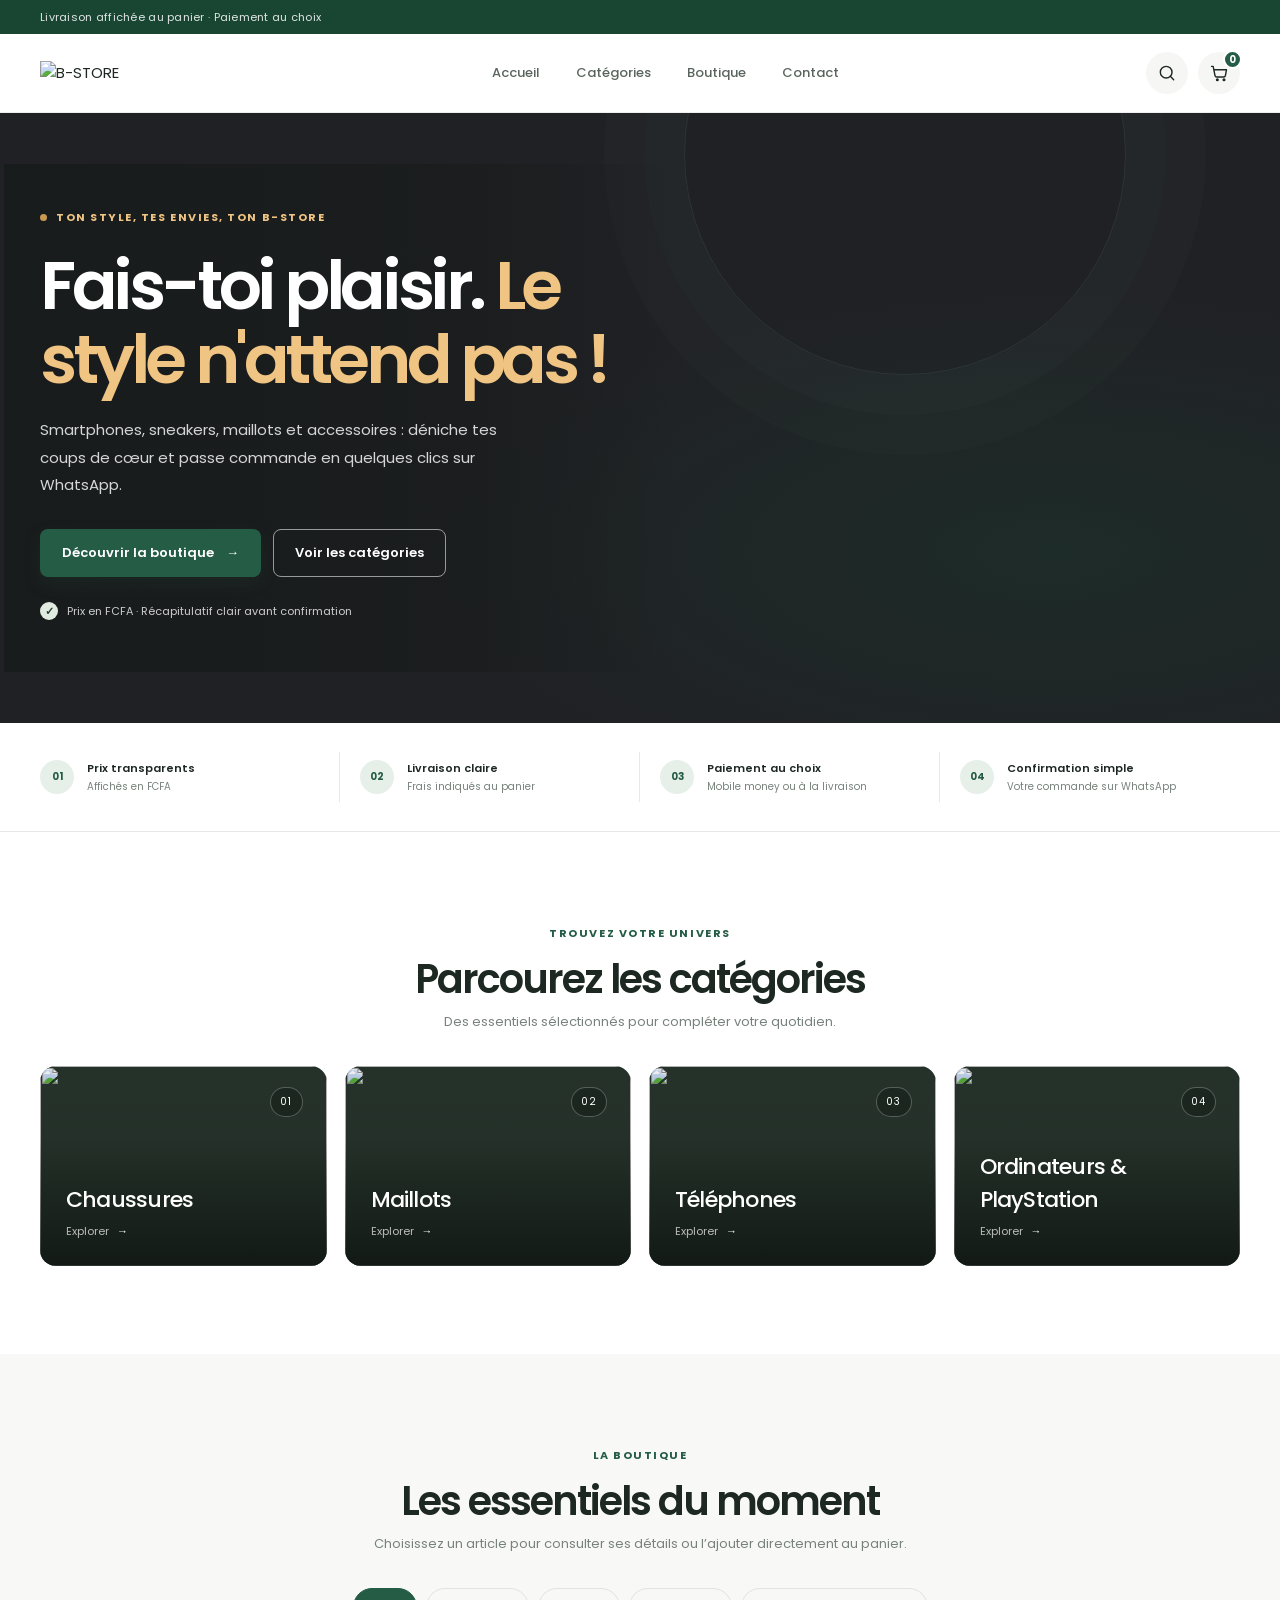
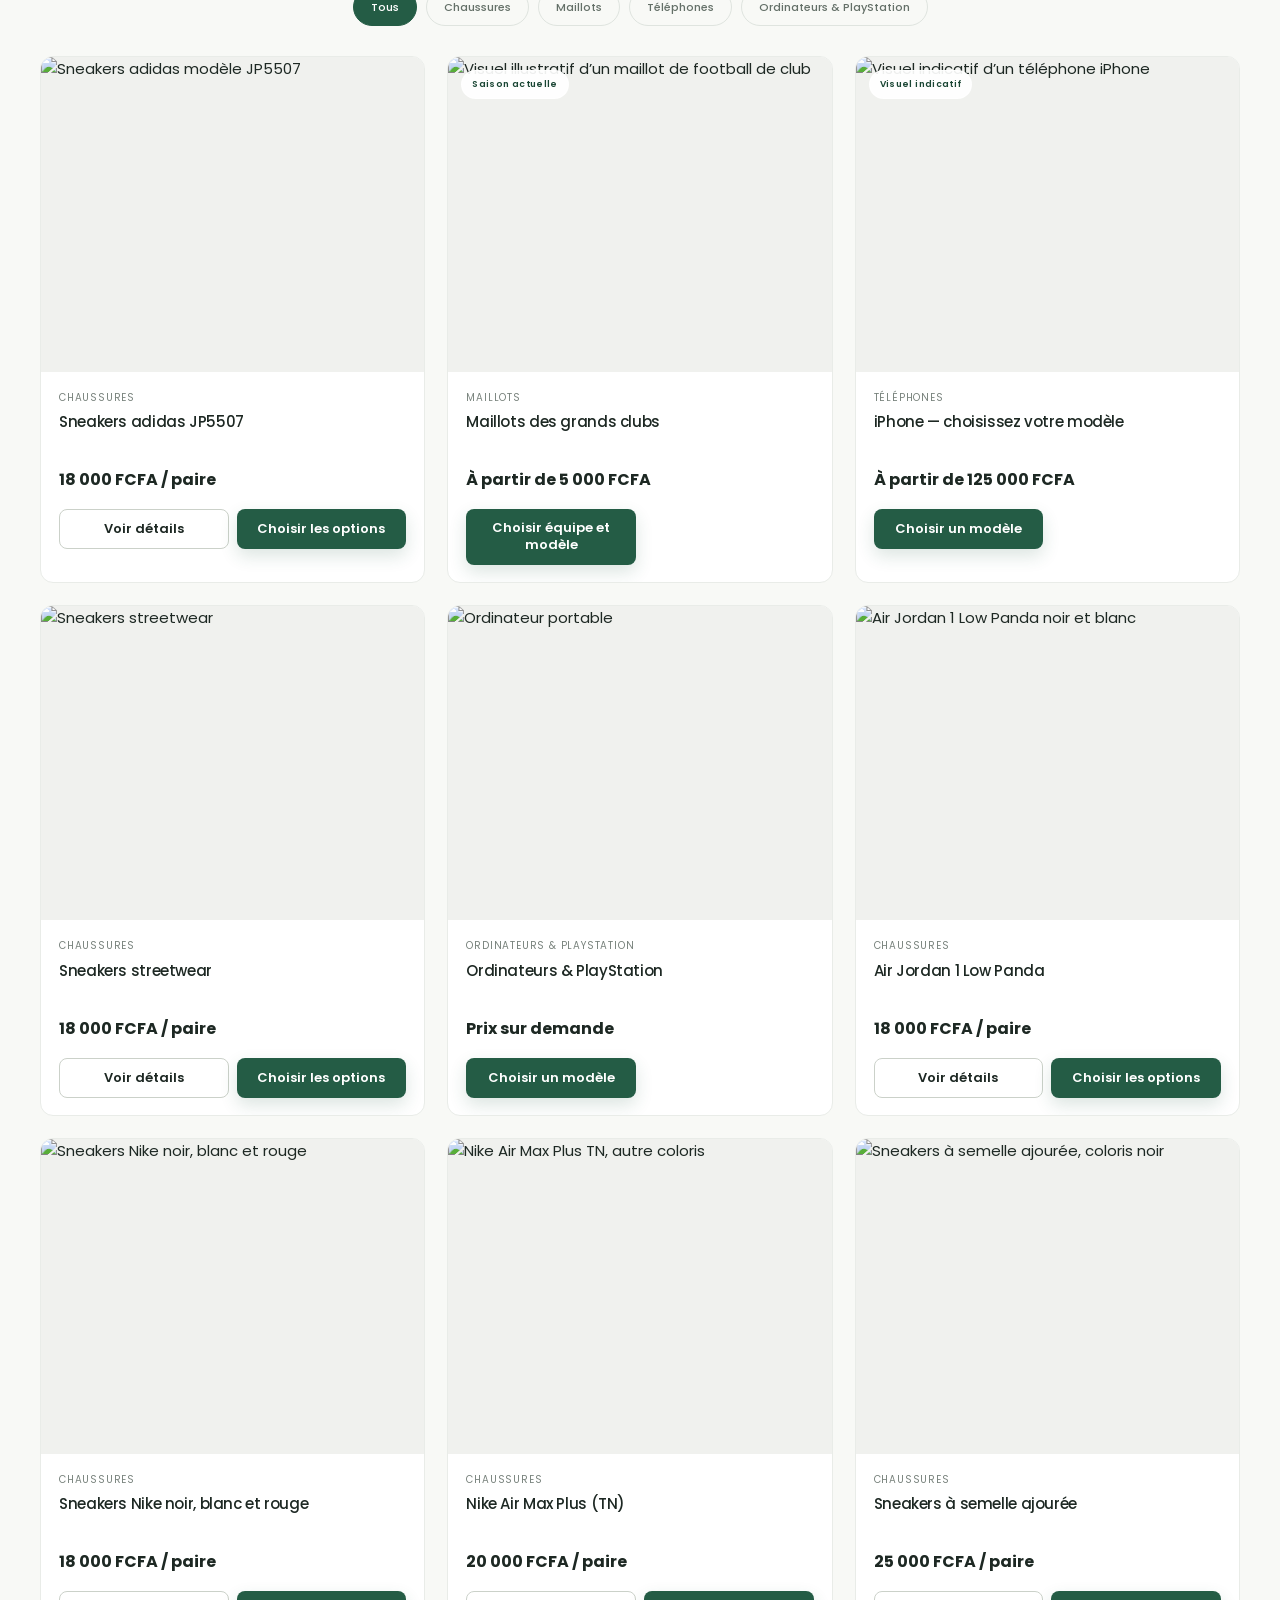
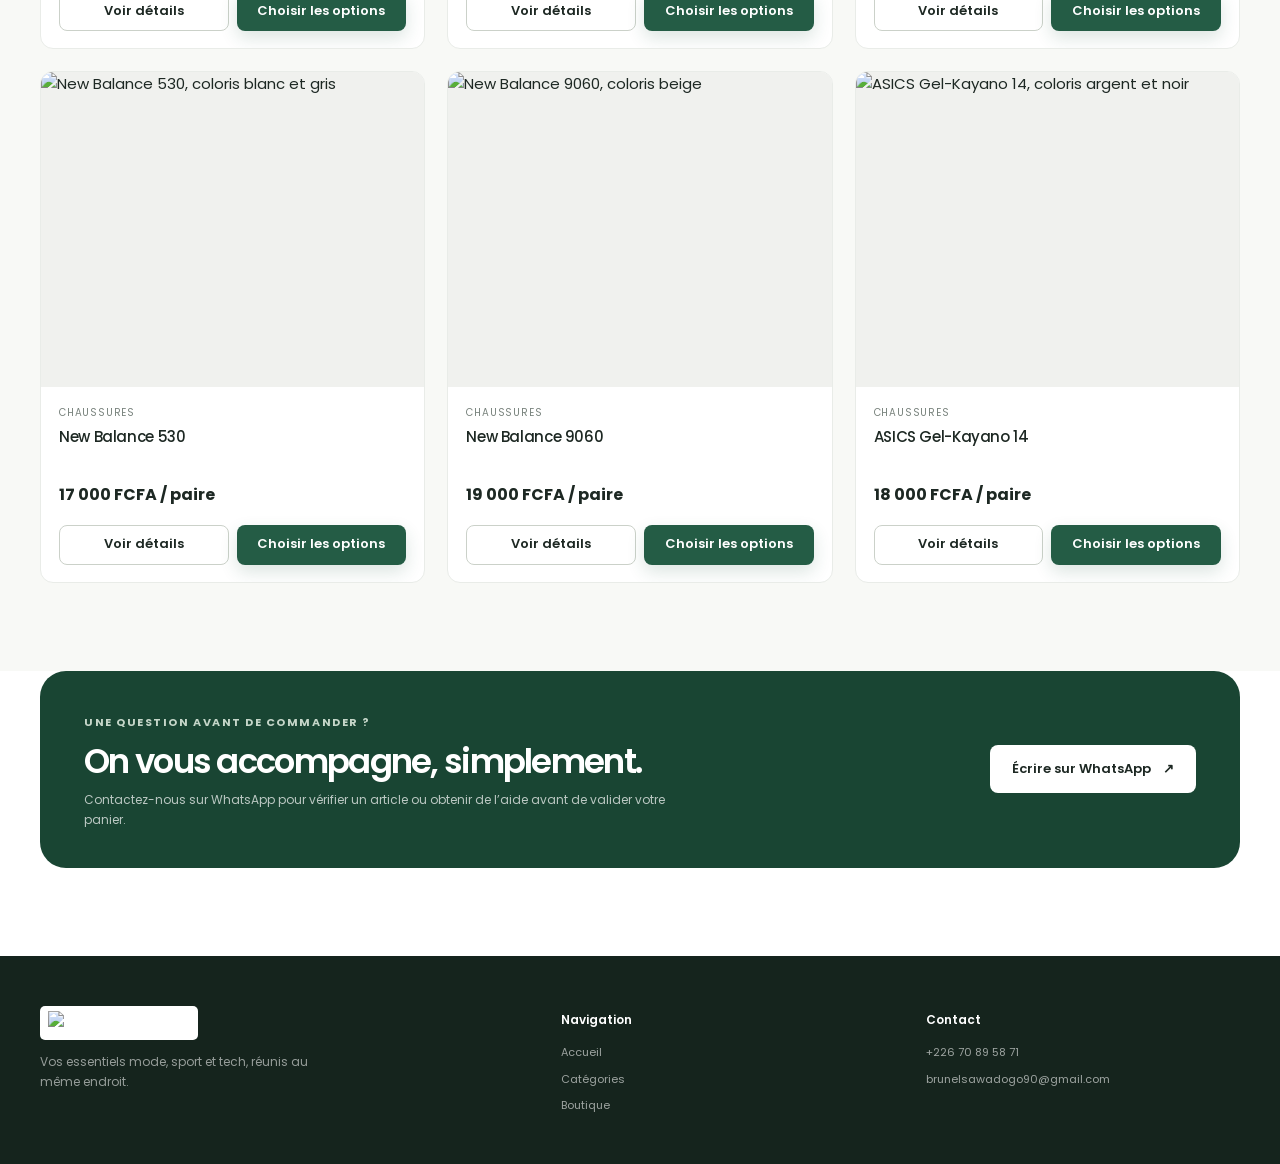
==== index.html @ 3e264219 "Add files via upload" ====
﻿<!DOCTYPE html>
<html lang="fr">
<head>
  <meta charset="UTF-8">
  <meta name="viewport" content="width=device-width, initial-scale=1.0">
  <title>B-STORE</title>
  <meta name="description" content="Découvrez les iPhone, chaussures, maillots et accessoires de B-STORE. Prix en FCFA, panier en ligne et confirmation de commande sur WhatsApp.">
  <link rel="stylesheet" href="style.css">
  <link rel="stylesheet" href="storefront.css">
  <link href="https://fonts.googleapis.com/css2?family=Poppins:wght@400;500;600;700;800&display=swap" rel="stylesheet">
</head>
<body>
  <div class="announcement-bar">
    <div class="container announcement-bar__inner">
      <span>Livraison affichée au panier · Paiement au choix</span>
    </div>
  </div>
  <header class="header">
    <div class="container header__inner">
      <a href="index.html" class="logo" aria-label="B-STORE, accueil">
        <img src="assets/b-store-logo.png" alt="B-STORE">
      </a>
      <nav class="nav" id="nav">
        <a href="index.html#accueil">Accueil</a>
        <a href="index.html#categories">Catégories</a>
        <a href="index.html#produits">Boutique</a>
        <a href="index.html#contact">Contact</a>
      </nav>
      <div class="header__actions">
        <a class="icon-btn" href="#produits" aria-label="Voir les produits">
          <svg viewBox="0 0 24 24" aria-hidden="true"><circle cx="11" cy="11" r="7"></circle><path d="m20 20-4-4"></path></svg>
        </a>
        <button class="icon-btn cart-btn" id="openCart" aria-label="Ouvrir le panier">
          <svg viewBox="0 0 24 24" aria-hidden="true"><path d="M3 4h2l2.2 11.2a2 2 0 0 0 2 1.6h8.5a2 2 0 0 0 2-1.6L21 8H6"></path><circle cx="10" cy="20" r="1"></circle><circle cx="18" cy="20" r="1"></circle></svg>
          <span class="cart-count" id="cartCount">0</span>
        </button>
        <button class="menu-toggle" id="menuToggle" aria-label="Ouvrir le menu">☰</button>
      </div>
    </div>
  </header>

  <main>
    <section class="hero" id="accueil">
      <div class="container hero__grid">
        <div class="hero__content">
          <span class="eyebrow"><span class="eyebrow__dot"></span> TON STYLE, TES ENVIES, TON B-STORE</span>
          <h1>Fais-toi plaisir. <em>Le style n'attend pas&nbsp;!</em></h1>
          <p>Smartphones, sneakers, maillots et accessoires : déniche tes coups de cœur et passe commande en quelques clics sur WhatsApp.</p>
          <div class="hero__actions">
            <a href="#produits" class="btn btn--primary">Découvrir la boutique <span aria-hidden="true">→</span></a>
            <a href="#categories" class="btn btn--ghost">Voir les catégories</a>
          </div>
          <p class="hero__note"><span aria-hidden="true">✓</span> Prix en FCFA · Récapitulatif clair avant confirmation</p>
        </div>
      </div>
    </section>

    <section class="section trust">
      <div class="container trust__grid">
        <div class="trust-item"><span class="trust-item__icon">01</span><span><strong>Prix transparents</strong><small>Affichés en FCFA</small></span></div>
        <div class="trust-item"><span class="trust-item__icon">02</span><span><strong>Livraison claire</strong><small>Frais indiqués au panier</small></span></div>
        <div class="trust-item"><span class="trust-item__icon">03</span><span><strong>Paiement au choix</strong><small>Mobile money ou à la livraison</small></span></div>
        <div class="trust-item"><span class="trust-item__icon">04</span><span><strong>Confirmation simple</strong><small>Votre commande sur WhatsApp</small></span></div>
      </div>
    </section>

    <section class="section" id="categories">
      <div class="container">
        <div class="section__head">
          <span class="section-kicker">Trouvez votre univers</span>
          <h2>Parcourez les catégories</h2>
          <p>Des essentiels sélectionnés pour compléter votre quotidien.</p>
        </div>
        <div class="categories-grid">
          <button class="category-card" data-cat="chaussures" type="button">
            <img class="category-card__image" src="https://assets.adidas.com/images/w_1880,f_auto,q_auto/be661c788b5a4ddbb9963b01f59c7c81_9366/JP5507_09_standard.jpg" alt="" loading="lazy">
            <span class="category-card__icon">01</span>
            <h3>Chaussures</h3>
            <span class="category-card__link">Explorer <span aria-hidden="true">→</span></span>
          </button>
          <button class="category-card" data-cat="maillots" type="button">
            <img class="category-card__image" src="assets/club-jersey-reference.webp" alt="" loading="lazy">
            <span class="category-card__icon">02</span>
            <h3>Maillots</h3>
            <span class="category-card__link">Explorer <span aria-hidden="true">→</span></span>
          </button>
          <button class="category-card" data-cat="telephones" type="button">
            <img class="category-card__image" src="https://images.unsplash.com/photo-1511707171634-5f897ff02aa9?w=900&amp;auto=format&amp;fit=crop" alt="" loading="lazy">
            <span class="category-card__icon">03</span>
            <h3>Téléphones</h3>
            <span class="category-card__link">Explorer <span aria-hidden="true">→</span></span>
          </button>
          <button class="category-card" data-cat="electronique" type="button">
            <img class="category-card__image" src="https://images.unsplash.com/photo-1496181133206-80ce9b88a853?w=900&amp;auto=format&amp;fit=crop" alt="" loading="lazy">
            <span class="category-card__icon">04</span>
            <h3>Ordinateurs &amp; PlayStation</h3>
            <span class="category-card__link">Explorer <span aria-hidden="true">→</span></span>
          </button>
        </div>
      </div>
    </section>

    <section class="section section--alt" id="produits">
      <div class="container">
        <div class="section__head">
          <span class="section-kicker">La boutique</span>
          <h2>Les essentiels du moment</h2>
          <p>Choisissez un article pour consulter ses détails ou l’ajouter directement au panier.</p>
        </div>

        <div class="filters">
          <button class="filter-btn active" data-filter="all" type="button">Tous</button>
          <button class="filter-btn" data-filter="chaussures" type="button">Chaussures</button>
          <button class="filter-btn" data-filter="maillots" type="button">Maillots</button>
          <button class="filter-btn" data-filter="telephones" type="button">Téléphones</button>
          <button class="filter-btn" data-filter="electronique" type="button">Ordinateurs &amp; PlayStation</button>
        </div>

        <div class="products" id="productsGrid">
          <article class="product-card" data-cat="chaussures" data-id="p1" data-name="Sneakers adidas JP5507" data-price="18000" data-img="https://assets.adidas.com/images/w_1880,f_auto,q_auto/be661c788b5a4ddbb9963b01f59c7c81_9366/JP5507_09_standard.jpg">
            <div class="product-card__img">
              <img src="https://assets.adidas.com/images/w_1880,f_auto,q_auto/be661c788b5a4ddbb9963b01f59c7c81_9366/JP5507_09_standard.jpg" alt="Sneakers adidas modèle JP5507">
            </div>
            <div class="product-card__body">
              <span class="product-card__cat">Chaussures</span>
              <h3><a href="produit.html?id=p1">Sneakers adidas JP5507</a></h3>
              <div class="product-card__price">
                <strong>18 000 FCFA / paire</strong>
              </div>
              <div class="product-card__actions">
                <a href="produit.html?id=p1" class="btn btn--ghost btn--sm">Voir détails</a>
                <a href="produit.html?id=p1" class="btn btn--primary btn--sm">Choisir les options</a>
              </div>
            </div>
          </article>

          <article class="product-card" data-cat="maillots" data-id="p2" data-name="Maillots de clubs" data-price="5000" data-img="assets/club-jersey-reference.webp">
            <div class="product-card__img">
              <img src="assets/club-jersey-reference.webp" alt="Visuel illustratif d’un maillot de football de club">
              <span class="tag">Saison actuelle</span>
            </div>
            <div class="product-card__body">
              <span class="product-card__cat">Maillots</span>
              <h3><a href="produit.html?id=p2">Maillots des grands clubs</a></h3>
              <div class="product-card__price">
                <strong>À partir de 5 000 FCFA</strong>
              </div>
              <div class="product-card__actions">
                <a href="produit.html?id=p2" class="btn btn--primary btn--sm">Choisir équipe et modèle</a>
              </div>
            </div>
          </article>

          <article class="product-card" data-cat="telephones" data-id="iphone-catalog" data-name="Téléphones iPhone" data-price="125000" data-img="https://images.unsplash.com/photo-1511707171634-5f897ff02aa9?w=800&auto=format&fit=crop">
            <div class="product-card__img">
              <img src="https://images.unsplash.com/photo-1511707171634-5f897ff02aa9?w=800&auto=format&fit=crop" alt="Visuel indicatif d’un téléphone iPhone">
              <span class="tag">Visuel indicatif</span>
            </div>
            <div class="product-card__body">
              <span class="product-card__cat">Téléphones</span>
              <h3><a href="produit.html?id=iphone-catalog">iPhone — choisissez votre modèle</a></h3>
              <div class="product-card__price">
                <strong>À partir de 125 000 FCFA</strong>
              </div>
              <div class="product-card__actions">
                <a href="produit.html?id=iphone-catalog" class="btn btn--primary btn--sm">Choisir un modèle</a>
              </div>
            </div>
          </article>

          <article class="product-card" data-cat="chaussures" data-id="p4" data-name="Sneakers streetwear" data-price="18000" data-img="https://tse3.mm.bing.net/th/id/OIP.Or8mAaPGVeia2iVMZ4cLLgAAAA?r=0&amp;rs=1&amp;pid=ImgDetMain&amp;o=7&amp;rm=3">
            <div class="product-card__img">
              <img src="https://tse3.mm.bing.net/th/id/OIP.Or8mAaPGVeia2iVMZ4cLLgAAAA?r=0&amp;rs=1&amp;pid=ImgDetMain&amp;o=7&amp;rm=3" alt="Sneakers streetwear">
            </div>
            <div class="product-card__body">
              <span class="product-card__cat">Chaussures</span>
              <h3><a href="produit.html?id=p4">Sneakers streetwear</a></h3>
              <div class="product-card__price">
                <strong>18 000 FCFA / paire</strong>
              </div>
              <div class="product-card__actions">
                <a href="produit.html?id=p4" class="btn btn--ghost btn--sm">Voir détails</a>
                <a href="produit.html?id=p4" class="btn btn--primary btn--sm">Choisir les options</a>
              </div>
            </div>
          </article>

          <article class="product-card" data-cat="electronique" data-id="p6" data-name="Ordinateurs &amp; PlayStation" data-price="0" data-img="https://images.unsplash.com/photo-1496181133206-80ce9b88a853?w=1000&amp;auto=format&amp;fit=crop">
            <div class="product-card__img">
              <img src="https://images.unsplash.com/photo-1496181133206-80ce9b88a853?w=1000&amp;auto=format&amp;fit=crop" alt="Ordinateur portable">
            </div>
            <div class="product-card__body">
              <span class="product-card__cat">Ordinateurs &amp; PlayStation</span>
              <h3><a href="produit.html?id=p6">Ordinateurs &amp; PlayStation</a></h3>
              <div class="product-card__price">
                <strong>Prix sur demande</strong>
              </div>
              <div class="product-card__actions">
                <a href="produit.html?id=p6" class="btn btn--primary btn--sm">Choisir un modèle</a>
              </div>
            </div>
          </article>

          <article class="product-card" data-cat="chaussures" data-id="p7" data-name="Air Jordan 1 Low Panda" data-price="18000" data-img="https://sneakernews.com/wp-content/uploads/2022/12/air-jordan-1-low-panda-DC0774-101-5.jpg?w=1140">
            <div class="product-card__img">
              <img src="https://sneakernews.com/wp-content/uploads/2022/12/air-jordan-1-low-panda-DC0774-101-5.jpg?w=1140" alt="Air Jordan 1 Low Panda noir et blanc">
            </div>
            <div class="product-card__body">
              <span class="product-card__cat">Chaussures</span>
              <h3><a href="produit.html?id=p7">Air Jordan 1 Low Panda</a></h3>
              <div class="product-card__price">
                <strong>18 000 FCFA / paire</strong>
              </div>
              <div class="product-card__actions">
                <a href="produit.html?id=p7" class="btn btn--ghost btn--sm">Voir détails</a>
                <a href="produit.html?id=p7" class="btn btn--primary btn--sm">Choisir les options</a>
              </div>
            </div>
          </article>

          <article class="product-card" data-cat="chaussures" data-id="p8" data-name="Sneakers Nike noir, blanc et rouge" data-price="18000" data-img="https://www.nike.ae/dw/image/v2/BDVB_PRD/on/demandware.static/-/Sites-akeneo-master-catalog/default/dw23ce58ab/nk/85d/c/9/6/b/6/85dc96b6_1cef_43ec_8cef_40e3938ac7cf.jpg">
            <div class="product-card__img">
              <img src="https://www.nike.ae/dw/image/v2/BDVB_PRD/on/demandware.static/-/Sites-akeneo-master-catalog/default/dw23ce58ab/nk/85d/c/9/6/b/6/85dc96b6_1cef_43ec_8cef_40e3938ac7cf.jpg" alt="Sneakers Nike noir, blanc et rouge">
            </div>
            <div class="product-card__body">
              <span class="product-card__cat">Chaussures</span>
              <h3><a href="produit.html?id=p8">Sneakers Nike noir, blanc et rouge</a></h3>
              <div class="product-card__price">
                <strong>18 000 FCFA / paire</strong>
              </div>
              <div class="product-card__actions">
                <a href="produit.html?id=p8" class="btn btn--ghost btn--sm">Voir détails</a>
                <a href="produit.html?id=p8" class="btn btn--primary btn--sm">Choisir les options</a>
              </div>
            </div>
          </article>

          <article class="product-card" data-cat="chaussures" data-id="p9" data-name="Nike Air Max Plus (TN)" data-price="20000" data-img="https://tse4.mm.bing.net/th/id/OIP.UFTE8fWgxspecNigUMKzwgHaEo?r=0&amp;rs=1&amp;pid=ImgDetMain&amp;o=7&amp;rm=3">
            <div class="product-card__img">
              <img src="https://tse4.mm.bing.net/th/id/OIP.UFTE8fWgxspecNigUMKzwgHaEo?r=0&amp;rs=1&amp;pid=ImgDetMain&amp;o=7&amp;rm=3" alt="Nike Air Max Plus TN, autre coloris">
            </div>
            <div class="product-card__body">
              <span class="product-card__cat">Chaussures</span>
              <h3><a href="produit.html?id=p9">Nike Air Max Plus (TN)</a></h3>
              <div class="product-card__price">
                <strong>20 000 FCFA / paire</strong>
              </div>
              <div class="product-card__actions">
                <a href="produit.html?id=p9" class="btn btn--ghost btn--sm">Voir détails</a>
                <a href="produit.html?id=p9" class="btn btn--primary btn--sm">Choisir les options</a>
              </div>
            </div>
          </article>

          <article class="product-card" data-cat="chaussures" data-id="p10" data-name="Sneakers à semelle ajourée" data-price="25000" data-img="assets/sneakers-model-10-color-1.png">
            <div class="product-card__img">
              <img src="assets/sneakers-model-10-color-1.png" alt="Sneakers à semelle ajourée, coloris noir">
            </div>
            <div class="product-card__body">
              <span class="product-card__cat">Chaussures</span>
              <h3><a href="produit.html?id=p10">Sneakers à semelle ajourée</a></h3>
              <div class="product-card__price">
                <strong>25 000 FCFA / paire</strong>
              </div>
              <div class="product-card__actions">
                <a href="produit.html?id=p10" class="btn btn--ghost btn--sm">Voir détails</a>
                <a href="produit.html?id=p10" class="btn btn--primary btn--sm">Choisir les options</a>
              </div>
            </div>
          </article>

          <article class="product-card" data-cat="chaussures" data-id="p11" data-name="New Balance 530" data-price="17000" data-img="assets/sneakers-model-11-color-1.jpg">
            <div class="product-card__img">
              <img src="assets/sneakers-model-11-color-1.jpg" alt="New Balance 530, coloris blanc et gris">
            </div>
            <div class="product-card__body">
              <span class="product-card__cat">Chaussures</span>
              <h3><a href="produit.html?id=p11">New Balance 530</a></h3>
              <div class="product-card__price">
                <strong>17 000 FCFA / paire</strong>
              </div>
              <div class="product-card__actions">
                <a href="produit.html?id=p11" class="btn btn--ghost btn--sm">Voir détails</a>
                <a href="produit.html?id=p11" class="btn btn--primary btn--sm">Choisir les options</a>
              </div>
            </div>
          </article>

          <article class="product-card" data-cat="chaussures" data-id="p12" data-name="New Balance 9060" data-price="19000" data-img="assets/sneakers-model-12-color-1.jpg">
            <div class="product-card__img">
              <img src="assets/sneakers-model-12-color-1.jpg" alt="New Balance 9060, coloris beige">
            </div>
            <div class="product-card__body">
              <span class="product-card__cat">Chaussures</span>
              <h3><a href="produit.html?id=p12">New Balance 9060</a></h3>
              <div class="product-card__price">
                <strong>19 000 FCFA / paire</strong>
              </div>
              <div class="product-card__actions">
                <a href="produit.html?id=p12" class="btn btn--ghost btn--sm">Voir détails</a>
                <a href="produit.html?id=p12" class="btn btn--primary btn--sm">Choisir les options</a>
              </div>
            </div>
          </article>

          <article class="product-card" data-cat="chaussures" data-id="p13" data-name="ASICS Gel-Kayano 14" data-price="18000" data-img="assets/asics-gel-kayano-14-color-1.jpg">
            <div class="product-card__img">
              <img src="assets/asics-gel-kayano-14-color-1.jpg" alt="ASICS Gel-Kayano 14, coloris argent et noir">
            </div>
            <div class="product-card__body">
              <span class="product-card__cat">Chaussures</span>
              <h3><a href="produit.html?id=p13">ASICS Gel-Kayano 14</a></h3>
              <div class="product-card__price">
                <strong>18 000 FCFA / paire</strong>
              </div>
              <div class="product-card__actions">
                <a href="produit.html?id=p13" class="btn btn--ghost btn--sm">Voir détails</a>
                <a href="produit.html?id=p13" class="btn btn--primary btn--sm">Choisir les options</a>
              </div>
            </div>
          </article>
        </div>
      </div>
    </section>

    <section class="section contact-cta" id="contact">
      <div class="container contact-cta__inner">
        <div>
          <span class="section-kicker">Une question avant de commander ?</span>
          <h2>On vous accompagne, simplement.</h2>
          <p>Contactez-nous sur WhatsApp pour vérifier un article ou obtenir de l’aide avant de valider votre panier.</p>
        </div>
        <a class="btn btn--light" href="https://wa.me/22670895871" target="_blank" rel="noopener noreferrer">Écrire sur WhatsApp <span aria-hidden="true">↗</span></a>
      </div>
    </section>
  </main>

  <footer class="footer">
    <div class="container footer__inner">
      <div>
        <a href="index.html" class="logo" aria-label="B-STORE, accueil">
          <img src="assets/b-store-logo.png" alt="B-STORE">
        </a>
        <p>Vos essentiels mode, sport et tech, réunis au même endroit.</p>
      </div>
      <div>
        <h4>Navigation</h4>
        <ul>
          <li><a href="#accueil">Accueil</a></li>
          <li><a href="#categories">Catégories</a></li>
          <li><a href="#produits">Boutique</a></li>
        </ul>
      </div>
      <div>
        <h4>Contact</h4>
        <ul>
          <li><a href="tel:+22670895871">+226 70 89 58 71</a></li>
          <li><a href="mailto:brunelsawadogo90@gmail.com">brunelsawadogo90@gmail.com</a></li>
        </ul>
      </div>
    </div>
  </footer>

  <div class="cart-modal" id="cartModal" aria-hidden="true">
    <div class="cart-modal__overlay" data-close-cart></div>
    <aside class="cart-modal__panel">
      <div class="cart-modal__header">
        <h2>Mon panier</h2>
        <button class="cart-modal__close" data-close-cart aria-label="Fermer">✕</button>
      </div>
      <div class="cart-modal__body" id="cartBody"></div>
      <div class="cart-modal__footer" id="cartFooter" hidden>
        <div class="cart-summary-line">
          <span>Sous-total</span>
          <strong id="cartSubtotal">0 FCFA</strong>
        </div>
        <div class="cart-summary-line">
          <span>Livraison</span>
          <strong id="cartShipping">2 000 FCFA</strong>
        </div>
        <div class="cart-summary-line cart-summary-line--total">
          <span>Total</span>
          <strong id="cartTotal">0 FCFA</strong>
        </div>
        <a href="commande.html" class="btn btn--primary" style="width:100%; text-align:center;">Passer la commande →</a>
        <button class="btn btn--ghost btn--sm" data-close-cart style="width:100%; margin-top:8px;" type="button">Continuer mes achats</button>
      </div>
    </aside>
  </div>

  <div class="toast" id="toast">Produit ajouté au panier ✅</div>

  <script src="script.js"></script>
</body>
</html>
---- style.css ----
/* ===== ACTIONS PRODUIT (2 boutons) ===== */
.product-card__actions {
  display: grid;
  grid-template-columns: 1fr 1fr;
  gap: 8px;
  margin-top: 10px;
}
.product-card__actions .btn { width: 100%; padding: 10px 8px; font-size: 13px; }

/* ===== MODAL PANIER ===== */
.cart-modal {
  position: fixed;
  inset: 0;
  z-index: 200;
  visibility: hidden;
  opacity: 0;
  transition: opacity 0.3s, visibility 0.3s;
}
.cart-modal.open { visibility: visible; opacity: 1; }

.cart-modal__overlay {
  position: absolute;
  inset: 0;
  background: rgba(0,0,0,0.5);
  backdrop-filter: blur(3px);
}

.cart-modal__panel {
  position: absolute;
  top: 0; right: 0;
  height: 100%;
  width: 100%;
  max-width: 440px;
  background: white;
  display: flex;
  flex-direction: column;
  transform: translateX(100%);
  transition: transform 0.35s ease;
  box-shadow: -10px 0 40px rgba(0,0,0,0.2);
}
.cart-modal.open .cart-modal__panel { transform: translateX(0); }

.cart-modal__header {
  display: flex;
  align-items: center;
  justify-content: space-between;
  padding: 20px 24px;
  border-bottom: 1px solid #eee;
}
.cart-modal__header h2 { font-size: 20px; font-weight: 700; }
.cart-modal__close {
  background: var(--light);
  border: none;
  width: 36px; height: 36px;
  border-radius: 50%;
  cursor: pointer;
  font-size: 16px;
  transition: background 0.2s;
}
.cart-modal__close:hover { background: #ffe0e3; color: var(--primary); }

.cart-modal__body {
  flex: 1;
  overflow-y: auto;
  padding: 16px 24px;
}

.cart-empty {
  text-align: center;
  padding: 60px 20px;
  color: var(--gray);
}
.cart-empty__icon { font-size: 60px; margin-bottom: 16px; opacity: 0.5; }
.cart-empty p { margin-bottom: 20px; }

.cart-item {
  display: grid;
  grid-template-columns: 70px 1fr auto;
  gap: 12px;
  padding: 14px 0;
  border-bottom: 1px solid #f1f1f1;
  align-items: center;
}
.cart-item__img {
  width: 70px; height: 70px;
  border-radius: 10px;
  object-fit: cover;
}
.cart-item__info h4 {
  font-size: 14px;
  font-weight: 600;
  margin-bottom: 4px;
  line-height: 1.3;
}
.cart-item__price {
  font-size: 13px;
  color: var(--primary);
  font-weight: 600;
}
.cart-item__controls {
  display: flex;
  flex-direction: column;
  align-items: flex-end;
  gap: 8px;
}
.qty-controls {
  display: flex;
  align-items: center;
  gap: 6px;
  border: 1px solid #e5e7eb;
  border-radius: 50px;
  padding: 2px;
}
.qty-btn {
  width: 28px; height: 28px;
  border: none;
  background: transparent;
  border-radius: 50%;
  cursor: pointer;
  font-weight: 700;
  font-size: 14px;
  transition: background 0.2s;
}
.qty-btn:hover { background: var(--light); }
.qty-value { min-width: 22px; text-align: center; font-weight: 600; font-size: 14px; }

.cart-item__remove {
  background: none;
  border: none;
  color: var(--gray);
  cursor: pointer;
  font-size: 12px;
  text-decoration: underline;
}
.cart-item__remove:hover { color: var(--primary); }

.cart-modal__footer {
  padding: 20px 24px;
  border-top: 1px solid #eee;
  background: var(--light);
}
.cart-summary-line {
  display: flex;
  justify-content: space-between;
  font-size: 14px;
  margin-bottom: 8px;
}
.cart-summary-line--total {
  font-size: 18px;
  padding-top: 12px;
  margin-top: 12px;
  border-top: 1px dashed #ccc;
  margin-bottom: 16px;
}
.cart-summary-line--total strong { color: var(--primary); }

/* ===== FICHE PRODUIT ===== */
.breadcrumb {
  padding: 20px 0;
  font-size: 14px;
  color: var(--gray);
}
.breadcrumb a { color: var(--primary); }
.breadcrumb a:hover { text-decoration: underline; }

.product-detail {
  display: grid;
  grid-template-columns: 1fr 1fr;
  gap: 60px;
  align-items: start;
}

.product-gallery__main {
  border-radius: var(--radius);
  overflow: hidden;
  box-shadow: var(--shadow);
  margin-bottom: 16px;
  aspect-ratio: 1;
}
.product-gallery__main img {
  width: 100%;
  height: 100%;
  object-fit: cover;
  transition: transform 0.4s;
}
.product-gallery__main:hover img { transform: scale(1.05); }

.product-gallery__thumbs {
  display: grid;
  grid-template-columns: repeat(4, 1fr);
  gap: 10px;
}
.product-gallery__thumbs img {
  border-radius: 8px;
  cursor: pointer;
  aspect-ratio: 1;
  object-fit: cover;
  border: 2px solid transparent;
  transition: border-color 0.2s;
}
.product-gallery__thumbs img.active,
.product-gallery__thumbs img:hover { border-color: var(--primary); }

.product-info h1 {
  font-size: 32px;
  font-weight: 800;
  line-height: 1.2;
  margin-bottom: 12px;
}
.product-info__rating {
  color: #f1c40f;
  margin-bottom: 16px;
  font-size: 16px;
}
.product-info__rating span { color: var(--gray); font-size: 13px; margin-left: 6px; }

.product-info__price {
  display: flex;
  align-items: baseline;
  gap: 14px;
  margin-bottom: 20px;
  padding-bottom: 20px;
  border-bottom: 1px solid #eee;
}
.product-info__price strong {
  font-size: 34px;
  color: var(--primary);
  font-weight: 800;
}
.product-info__price s { color: var(--gray); font-size: 18px; }

.product-info__desc {
  color: #555;
  font-size: 15px;
  line-height: 1.7;
  margin-bottom: 24px;
}

.product-info__options { margin-bottom: 24px; }
.option-label {
  display: block;
  font-weight: 600;
  font-size: 14px;
  margin-bottom: 10px;
}
.size-options {
  display: flex;
  flex-wrap: wrap;
  gap: 8px;
}
.size-btn {
  padding: 10px 16px;
  border: 2px solid #e5e7eb;
  background: white;
  border-radius: 8px;
  font-weight: 600;
  font-size: 14px;
  cursor: pointer;
  transition: all 0.2s;
  font-family: inherit;
}
.size-btn:hover { border-color: var(--primary); }
.size-btn.active {
  background: var(--dark);
  color: white;
  border-color: var(--dark);
}

.product-info__actions {
  display: flex;
  gap: 12px;
  margin-bottom: 24px;
  flex-wrap: wrap;
}
.qty-big {
  display: flex;
  align-items: center;
  border: 2px solid #e5e7eb;
  border-radius: 50px;
  padding: 4px;
}
.qty-big .qty-btn { width: 40px; height: 40px; font-size: 18px; }
.qty-big .qty-value { min-width: 40px; font-size: 16px; }

.product-info__actions .btn { flex: 1; min-width: 160px; }

.product-info__features {
  display: grid;
  gap: 12px;
  padding: 20px;
  background: var(--light);
  border-radius: var(--radius);
}
.product-info__feature {
  display: flex;
  align-items: center;
  gap: 12px;
  font-size: 14px;
}
.product-info__feature span:first-child { font-size: 20px; }

/* ===== CHECKOUT ===== */
.checkout { max-width: 1100px; margin: 0 auto; }
.checkout__head { text-align: center; margin-bottom: 40px; }
.checkout__head h1 { font-size: 32px; font-weight: 800; margin-bottom: 8px; }
.checkout__head p { color: var(--gray); }

.checkout__grid {
  display: grid;
  grid-template-columns: 1.5fr 1fr;
  gap: 40px;
  align-items: start;
}

.checkout__form {
  background: white;
  padding: 32px;
  border-radius: var(--radius);
  box-shadow: var(--shadow);
}
.checkout__form h3 {
  font-size: 18px;
  font-weight: 700;
  margin: 24px 0 16px;
  padding-bottom: 10px;
  border-bottom: 2px solid var(--light);
}
.checkout__form h3:first-child { margin-top: 0; }

.form-row {
  display: grid;
  grid-template-columns: 1fr 1fr;
  gap: 16px;
}
.form-group { margin-bottom: 16px; }
.form-group label {
  display: block;
  font-size: 13px;
  font-weight: 600;
  margin-bottom: 6px;
  color: var(--dark);
}
.form-group input,
.form-group textarea {
  width: 100%;
  padding: 12px 16px;
  border: 2px solid #e5e7eb;
  border-radius: 10px;
  font-size: 14px;
  font-family: inherit;
  transition: border-color 0.2s;
  outline: none;
}
.form-group input:focus,
.form-group textarea:focus { border-color: var(--primary); }

.payments {
  display: grid;
  grid-template-columns: 1fr 1fr;
  gap: 12px;
  margin-bottom: 24px;
}
.payment-option { cursor: pointer; }
.payment-option input { display: none; }
.payment-option__body {
  display: flex;
  align-items: center;
  gap: 12px;
  padding: 14px;
  border: 2px solid #e5e7eb;
  border-radius: 12px;
  transition: all 0.2s
---- storefront.css ----
:root {
  color-scheme: light;
  --ink: #1d2823;
  --ink-soft: #56615b;
  --muted: #78827c;
  --line: #e6e9e5;
  --paper: #fff;
  --canvas: #f7f8f5;
  --cream: #f0f1e9;
  --green: #245c45;
  --green-dark: #194533;
  --green-pale: #e7efe9;
  --gold: #c99a51;
  --shadow-card: 0 12px 35px rgba(29, 40, 35, .07);
  --shadow-pop: 0 22px 65px rgba(29, 40, 35, .16);
  --radius: 16px;
  --radius-lg: 26px;
}

* { box-sizing: border-box; }
html { scroll-behavior: smooth; scroll-padding-top: 95px; }
body {
  margin: 0;
  color: var(--ink);
  background: var(--paper);
  font-family: "Poppins", "Segoe UI", sans-serif;
  font-size: 15px;
  line-height: 1.65;
  -webkit-font-smoothing: antialiased;
}
body, button, input, textarea { font-family: "Poppins", "Segoe UI", sans-serif; }
button, a { -webkit-tap-highlight-color: transparent; }
button { color: inherit; }
a { color: inherit; text-decoration: none; }
img { display: block; max-width: 100%; }
ul { margin: 0; padding: 0; list-style: none; }
::selection { color: #fff; background: var(--green); }

.container { width: min(1200px, calc(100% - 48px)); margin-inline: auto; }
.section { padding: 88px 0; }
.section--alt { background: rgba(247,248,245,.86); }

.announcement-bar {
  color: rgba(255,255,255,.86);
  background: var(--green-dark);
  font-size: 11px;
  letter-spacing: .025em;
}
.announcement-bar__inner {
  min-height: 34px;
  display: flex;
  align-items: center;
  justify-content: space-between;
  gap: 20px;
}

.header {
  position: sticky;
  top: 0;
  z-index: 50;
  background: rgba(255,255,255,.96);
  border-bottom: 1px solid rgba(29,40,35,.07);
  backdrop-filter: blur(14px);
}
.header__inner { min-height: 78px; display: flex; align-items: center; justify-content: space-between; gap: 32px; }
.logo { width: 145px; flex: 0 0 auto; display: inline-flex; align-items: center; }
.logo img { width: 100%; height: auto; object-fit: contain; }
.nav { display: flex; align-items: center; justify-content: center; gap: 36px; }
.nav a { position: relative; color: #59645d; font-size: 13px; font-weight: 500; transition: color .2s ease; }
.nav a::after { position: absolute; right: 0; bottom: -8px; left: 0; height: 2px; content: ""; background: var(--green); transform: scaleX(0); transform-origin: left; transition: transform .2s ease; }
.nav a:hover, .nav a:focus-visible { color: var(--green); }
.nav a:hover::after, .nav a:focus-visible::after { transform: scaleX(1); }
.header__actions { display: flex; align-items: center; gap: 10px; }
.icon-btn {
  position: relative;
  width: 42px;
  height: 42px;
  display: inline-grid;
  place-items: center;
  padding: 0;
  color: var(--ink);
  background: #f6f7f4;
  border: 1px solid transparent;
  border-radius: 50%;
  cursor: pointer;
  transition: color .2s, background .2s, border-color .2s;
}
.icon-btn:hover { color: var(--green); background: var(--green-pale); border-color: #d3e2d7; }
.icon-btn svg { width: 20px; height: 20px; fill: none; stroke: currentColor; stroke-width: 1.7; stroke-linecap: round; stroke-linejoin: round; }
.cart-count {
  position: absolute;
  top: -3px;
  right: -3px;
  min-width: 19px;
  height: 19px;
  display: grid;
  place-items: center;
  padding: 0 4px;
  color: white;
  background: var(--green);
  border: 2px solid white;
  border-radius: 20px;
  font-size: 10px;
  font-weight: 700;
}
.menu-toggle { display: none; }

.hero {
  position: relative;
  overflow: hidden;
  color: white;
  background:
    radial-gradient(ellipse at 82% 72%, rgba(24,68,47,.3), transparent 42%),
    linear-gradient(90deg, #202125 0%, rgba(32,33,37,.98) 37%, rgba(32,33,37,.82) 52%, rgba(32,33,37,.14) 78%, rgba(32,33,37,.04) 100%),
    url("assets/bstore-home-portrait.png") right 22% / auto 100% no-repeat,
    #202125;
}
.hero::before {
  position: absolute;
  top: -180px;
  right: 12%;
  width: 440px;
  height: 440px;
  content: "";
  border: 1px solid rgba(139,177,150,.12);
  border-radius: 50%;
  box-shadow: 0 0 0 40px rgba(139,177,150,.025), 0 0 0 80px rgba(139,177,150,.02);
}
.hero__grid { position: relative; z-index: 1; min-height: 610px; display: grid; grid-template-columns: 1fr; align-items: center; padding-block: 42px; }
.hero__content { position: relative; z-index: 1; max-width: 590px; padding: 40px 0 52px; isolation: isolate; }
.hero__content::before { position: absolute; z-index: -1; top: 0; right: -48px; bottom: 0; left: -36px; content: ""; background: linear-gradient(90deg, rgba(21,25,23,.68) 0%, rgba(21,25,23,.5) 65%, rgba(21,25,23,0) 100%); pointer-events: none; }
.eyebrow, .section-kicker { display: inline-flex; align-items: center; gap: 9px; color: var(--green); font-size: 11px; font-weight: 700; letter-spacing: .14em; text-transform: uppercase; }
.hero .eyebrow { color: #f0c482; }
.eyebrow__dot { width: 7px; height: 7px; background: var(--gold); border-radius: 50%; }
.hero h1 { max-width: 610px; margin: 20px 0 18px; font-size: clamp(42px, 5.3vw, 68px); font-weight: 600; line-height: 1.1; letter-spacing: -.065em; }
.hero h1 em { color: #f0c482; font-style: normal; }
.hero__content > p:not(.hero__note) { max-width: 480px; margin: 0; color: rgba(255,255,255,.82); font-size: 15px; line-height: 1.85; }
.hero__actions { display: flex; flex-wrap: wrap; gap: 12px; margin-top: 30px; }
.btn {
  min-height: 48px;
  display: inline-flex;
  align-items: center;
  justify-content: center;
  gap: 12px;
  padding: 12px 21px;
  border: 1px solid transparent;
  border-radius: 8px;
  font-size: 13px;
  font-weight: 600;
  line-height: 1.3;
  text-align: center;
  cursor: pointer;
  transition: transform .2s ease, box-shadow .2s ease, background .2s ease, border-color .2s ease, color .2s ease;
}
.btn:hover { transform: translateY(-2px); }
.btn--primary { color: #fff; background: var(--green); box-shadow: 0 7px 17px rgba(36,92,69,.16); }
.btn--primary:hover { color: #fff; background: var(--green-dark); box-shadow: 0 10px 24px rgba(36,92,69,.22); }
.btn--ghost { color: var(--ink); background: transparent; border-color: #cbd1c9; }
.hero .btn--ghost { color: white; border-color: rgba(255,255,255,.55); }
.hero .btn--ghost:hover { color: var(--ink); background: white; border-color: white; }
.btn--ghost:hover { color: var(--green); background: #fff; border-color: var(--green); }
.btn--light { color: var(--ink); background: #fff; }
.btn--light:hover { color: var(--green); background: #f0f4ef; }
.btn--sm { min-height: 40px; padding: 9px 13px; font-size: 12px; }
.hero__note { display: flex; align-items: center; gap: 9px; margin: 25px 0 0; color: rgba(255,255,255,.78); font-size: 11px; }
.hero__note span { width: 18px; height: 18px; display: grid; place-items: center; color: #243f30; background: #e1ebdf; border-radius: 50%; font-size: 11px; font-weight: 700; }
.hero-card { overflow: hidden; background: #e4e6df; box-shadow: var(--shadow-pop); }
.hero-card img { width: 100%; height: 100%; object-fit: cover; }
.hero-card--big { position: absolute; top: 12px; right: 18px; bottom: 18px; left: 78px; border-radius: 46% 46% 18px 18px; }
.hero-card--big img { object-position: center; }
.hero-card--small { position: absolute; bottom: 0; left: 0; width: 172px; height: 190px; border: 8px solid var(--cream); border-radius: 14px; transform: rotate(-5deg); }
.hero-card--small img { object-position: center; }
.hero__stamp { position: absolute; right: 0; bottom: 30px; display: grid; gap: 4px; padding: 16px 19px; color: white; background: var(--green); border-radius: 12px; box-shadow: var(--shadow-card); transform: rotate(3deg); }
.hero__stamp span { color: rgba(255,255,255,.72); font-size: 9px; letter-spacing: .13em; text-transform: uppercase; }
.hero__stamp strong { font-size: 14px; font-weight: 600; line-height: 1.35; }

.trust { padding: 0; background: rgba(255,255,255,.9); border-bottom: 1px solid var(--line); }
.trust__grid { min-height: 108px; display: grid; grid-template-columns: repeat(4, 1fr); align-items: center; }
.trust-item { min-height: 50px; display: flex; align-items: center; gap: 13px; padding: 0 20px; border-right: 1px solid var(--line); }
.trust-item:first-child { padding-left: 0; }
.trust-item:last-child { padding-right: 0; border-right: 0; }
.trust-item__icon { width: 34px; height: 34px; flex: 0 0 auto; display: grid; place-items: center; color: var(--green); background: var(--green-pale); border-radius: 50%; font-size: 10px; font-weight: 700; }
.trust-item strong, .trust-item small { display: block; }
.trust-item strong { font-size: 11px; font-weight: 600; }
.trust-item small { margin-top: 2px; color: var(--muted); font-size: 10px; }

.section__head { max-width: 650px; margin: 0 auto 34px; text-align: center; }
.section__head h2, .contact-cta h2 { margin: 10px 0 8px; font-size: clamp(28px, 3.2vw, 40px); font-weight: 600; line-height: 1.2; letter-spacing: -.05em; }
.section__head p { margin: 0; color: var(--muted); font-size: 13px; }

.categories-grid { display: grid; grid-template-columns: repeat(4, minmax(0, 1fr)); gap: 18px; }
.category-card {
  position: relative;
  min-height: 200px;
  display: flex;
  flex-direction: column;
  align-items: flex-start;
  justify-content: flex-end;
  overflow: hidden;
  padding: 26px;
  color: white;
  background: #27342c;
  border: 0;
  border-radius: var(--radius);
  text-align: left;
  cursor: pointer;
  transition: transform .25s ease, box-shadow .25s ease;
}
.category-card__image { position: absolute; inset: 0; width: 100%; height: 100%; object-fit: cover; object-position: center; transition: transform .45s ease; }
.category-card::after { position: absolute; inset: 0; content: ""; background: linear-gradient(180deg, rgba(14,20,16,.08) 8%, rgba(14,20,16,.12) 36%, rgba(14,20,16,.82) 100%); transition: background .25s ease; }
.category-card:hover { transform: translateY(-5px); box-shadow: var(--shadow-pop); }
.category-card:hover .category-card__image { transform: scale(1.06); }
.category-card__icon { position: absolute; z-index: 1; top: 21px; right: 24px; padding: 6px 9px; color: white; background: rgba(17,24,19,.4); border: 1px solid rgba(255,255,255,.26); border-radius: 20px; font-size: 10px; letter-spacing: .12em; }
.category-card h3 { position: relative; z-index: 1; margin: 0 0 7px; font-size: 22px; font-weight: 500; letter-spacing: -.035em; }
.category-card__link { position: relative; z-index: 1; color: rgba(255,255,255,.7); font-size: 11px; }
.category-card__link span { margin-left: 5px; color: white; }

.filters { display: flex; flex-wrap: wrap; justify-content: center; gap: 9px; margin: 0 0 30px; }
.filter-btn { min-height: 38px; padding: 8px 17px; color: #647068; background: transparent; border: 1px solid #dfe4df; border-radius: 30px; font-size: 11px; font-weight: 500; cursor: pointer; transition: all .2s; }
.filter-btn:hover, .filter-btn.active { color: white; background: var(--green); border-color: var(--green); }
.products { display: grid; grid-template-columns: repeat(3, minmax(0, 1fr)); gap: 22px; }
.product-card { min-width: 0; overflow: hidden; background: white; border: 1px solid #e9ece8; border-radius: 13px; transition: transform .25s ease, box-shadow .25s ease, border-color .25s ease; }
.product-card:hover { border-color: transparent; box-shadow: var(--shadow-card); transform: translateY(-4px); }
.product-card.hidden { display: none; }
.product-card__img { position: relative; overflow: hidden; aspect-ratio: 1.22 / 1; background: #f0f1ee; }
.product-card__img img { width: 100%; height: 100%; object-fit: cover; transition: transform .45s ease; }
.product-card:hover .product-card__img img { transform: scale(1.045); }
.tag { position: absolute; top: 13px; left: 13px; padding: 6px 10px; color: var(--green-dark); background: rgba(255,255,255,.92); border: 1px solid rgba(255,255,255,.7); border-radius: 30px; font-size: 9px; font-weight: 600; letter-spacing: .04em; }
.tag--promo { color: #72552c; }
.product-card__body { padding: 18px 18px 17px; }
.product-card__cat { display: block; margin-bottom: 5px; color: var(--muted); font-size: 10px; letter-spacing: .08em; text-transform: uppercase; }
.product-card__body h3 { min-height: 48px; margin: 0; font-size: 15px; font-weight: 500; line-height: 1.5; letter-spacing: -.025em; }
.product-card__body h3 a:hover { color: var(--green); }
.product-card__price { display: flex; align-items: baseline; flex-wrap: wrap; gap: 9px; margin-top: 8px; }
.product-card__price strong { color: var(--ink); font-size: 16px; font-weight: 700; }
.product-card__price s { color: #9aa29c; font-size: 11px; }
.product-card__actions { display: grid; grid-template-columns: 1fr 1fr; gap: 8px; margin-top: 16px; }
.product-card__actions .btn { width: 100%; min-width: 0; padding-inline: 8px; }

.contact-cta { padding: 0 0 88px; }
.contact-cta__inner { display: flex; align-items: center; justify-content: space-between; gap: 30px; padding: 38px 44px; color: white; background: var(--green-dark); border-radius: var(--radius-lg); }
.contact-cta .section-kicker { color: #c5d6c9; }
.contact-cta h2 { max-width: 590px; margin: 8px 0; font-size: clamp(25px, 3vw, 34px); }
.contact-cta p { max-width: 610px; margin: 0; color: rgba(255,255,255,.7); font-size: 12px; }
.contact-cta .btn { flex: 0 0 auto; }

.footer { padding: 50px 0; color: rgba(255,255,255,.72); background: #15241d; }
.footer__inner { display: grid; grid-template-columns: 1.5fr 1fr 1fr; gap: 50px; }
.footer .logo { width: 158px; padding: 5px 8px; background: white; border-radius: 5px; }
.footer p { max-width: 300px; margin: 12px 0 0; color: rgba(255,255,255,.55); font-size: 12px; }
.footer h4 { margin: 4px 0 14px; color: white; font-size: 12px; font-weight: 600; }
.footer ul { display: grid; gap: 8px; }
.footer li, .footer a:not(.logo) { color: rgba(255,255,255,.58); font-size: 11px; }
.footer a:hover { color: white; }

.breadcrumb { padding: 20px 0; color: var(--muted); font-size: 11px; }
.breadcrumb a { color: var(--green); }
.breadcrumb a:hover { text-decoration: underline; }
.product-detail { display: grid; grid-template-columns: minmax(0, 1fr) minmax(0, .9fr); align-items: start; gap: clamp(38px, 7vw, 82px); }
.product-gallery__main { overflow: hidden; aspect-ratio: 1 / 1; background: #f2f3ef; border-radius: var(--radius-lg); }
.product-gallery__main img { width: 100%; height: 100%; object-fit: cover; }
.product-gallery__thumbs { display: grid; grid-template-columns: repeat(4, 1fr); gap: 10px; margin-top: 12px; }
.product-gallery__thumbs img { width: 100%; aspect-ratio: 1; object-fit: cover; background: #f2f3ef; border: 2px solid transparent; border-radius: 10px; cursor: pointer; }
.product-gallery__thumbs img.active, .product-gallery__thumbs img:hover { border-color: var(--green); }
.product-info { padding: 24px; background: rgba(255,255,255,.9); border: 1px solid rgba(230,233,229,.8); border-radius: var(--radius); }
.product-info h1 { margin: 9px 0 13px; font-size: clamp(28px, 3vw, 39px); font-weight: 600; line-height: 1.2; letter-spacing: -.05em; }
.product-info__availability { display: flex; align-items: center; gap: 8px; margin: 0 0 18px; color: var(--green); font-size: 11px; font-weight: 500; }
.product-info__availability span { width: 7px; height: 7px; background: #56a779; border-radius: 50%; box-shadow: 0 0 0 4px #e6f0e9; }
.product-info__price { display: flex; align-items: baseline; gap: 12px; padding: 16px 0 19px; border-bottom: 1px solid var(--line); }
.product-info__price strong { color: var(--ink); font-size: 29px; font-weight: 700; letter-spacing: -.04em; }
.product-info__price s { color: var(--muted); font-size: 14px; }
.product-info__desc { margin: 18px 0 22px; color: var(--ink-soft); font-size: 13px; line-height: 1.8; }
.product-info__options { margin: 0 0 22px; }
.option-label { display: block; margin-bottom: 10px; font-size: 11px; font-weight: 600; }
.size-options { display: flex; flex-wrap: wrap; gap: 8px; }
.size-btn { min-width: 45px; min-height: 40px; padding: 7px 12px; color: var(--ink); background: white; border: 1px solid #dce1dc; border-radius: 7px; font-size: 11px; font-weight: 500; cursor: pointer; }
.size-btn:hover, .size-btn.active { color: white; background: var(--green); border-color: var(--green); }
.color-options { display: flex; flex-wrap: wrap; gap: 8px; }
.color-btn { min-height: 40px; display: inline-flex; align-items: center; gap: 8px; padding: 6px 11px; color: var(--ink); background: white; border: 1px solid #dce1dc; border-radius: 7px; font-size: 10px; cursor: pointer; }
.color-btn:hover, .color-btn.active { background: #f2f7f3; border-color: var(--green); }
.color-swatch { width: 18px; height: 18px; flex: 0 0 auto; background: var(--swatch-color); border: 1px solid rgba(29,40,35,.18); border-radius: 50%; box-shadow: inset 0 0 0 1px rgba(255,255,255,.2); }
.product-select { width: 100%; min-height: 48px; padding: 10px 42px 10px 13px; color: var(--ink); background: white; border: 1px solid #dce1dc; border-radius: 8px; font: inherit; font-size: 13px; }
.product-select:disabled { color: var(--muted); background: #f3f4f1; cursor: not-allowed; }
.color-btn.active .color-swatch { outline: 2px solid var(--green); outline-offset: 2px; }
.product-info__actions { display: flex; flex-wrap: wrap; gap: 10px; margin: 24px 0; }
.qty-big { display: flex; align-items: center; padding: 3px; border: 1px solid #dce1dc; border-radius: 8px; }
.qty-big button { width: 36px; height: 38px; color: var(--ink); background: transparent; border: 0; font-size: 17px; cursor: pointer; }
.qty-big span { min-width: 32px; text-align: center; font-size: 12px; font-weight: 600; }
.product-info__actions > .btn { flex: 1; }
.product-features { display: grid; gap: 11px; padding: 18px; background: var(--canvas); border-radius: 10px; }
.product-features li { display: flex; align-items: center; gap: 10px; color: var(--ink-soft); font-size: 11px; }
.product-features li::before { width: 17px; height: 17px; display: grid; place-items: center; flex: 0 0 auto; color: var(--green); background: var(--green-pale); border-radius: 50%; content: "✓"; font-size: 10px; font-weight: 700; }

.checkout { max-width: 1120px; margin-inline: auto; }
.checkout__head { margin-bottom: 34px; text-align: center; }
.checkout__head h1 { margin: 0 0 8px; font-size: clamp(28px, 3vw, 38px); font-weight: 600; letter-spacing: -.05em; }
.checkout__head p { margin: 0; color: var(--muted); font-size: 12px; }
.checkout__grid { display: grid; grid-template-columns: minmax(0, 1.45fr) minmax(290px, .8fr); align-items: start; gap: 24px; }
.checkout__form, .checkout__summary { padding: 28px; background: white; border: 1px solid var(--line); border-radius: var(--radius); box-shadow: 0 5px 22px rgba(29,40,35,.035); }
.checkout__form h3, .checkout__summary h3 { margin: 0 0 18px; font-size: 15px; font-weight: 600; }
.checkout__form h3:not(:first-child) { margin-top: 28px; padding-top: 22px; border-top: 1px solid var(--line); }
.form-row { display: grid; grid-template-columns: 1fr 1fr; gap: 14px; }
.form-group { margin-bottom: 15px; }
.form-group label { display: block; margin-bottom: 6px; color: var(--ink); font-size: 10px; font-weight: 600; }
.form-group input, .form-group textarea { width: 100%; min-height: 44px; padding: 10px 12px; color: var(--ink); background: #fcfcfb; border: 1px solid #dfe4df; border-radius: 7px; outline: none; font-size: 11px; transition: border-color .2s, box-shadow .2s; }
.form-group textarea { min-height: 88px; resize: vertical; }
.form-group input::placeholder, .form-group textarea::placeholder { color: #a3aaa5; }
.form-group input:focus, .form-group textarea:focus { background: #fff; border-color: var(--green); box-shadow: 0 0 0 3px rgba(36,92,69,.1); }
.payments { display: grid; grid-template-columns: repeat(2, 1fr); gap: 9px; margin-bottom: 18px; }
.payment-option { display: block; cursor: pointer; }
.payment-option input { position: absolute; width: 1px; height: 1px; opacity: 0; }
.payment-option__body { min-height: 68px; display: flex; align-items: center; gap: 10px; padding: 11px; border: 1px solid #dfe4df; border-radius: 9px; transition: border-color .2s, background .2s; }
.payment-option__body > span:last-child { font-size: 11px; }
.payment-option__body small { color: var(--muted); font-size: 9px; }
.payment-option__logo { width: 31px; height: 31px; flex: 0 0 auto; display: grid; place-items: center; border-radius: 8px; font-size: 12px; font-weight: 700; }
.payment-option:has(input:checked) .payment-option__body { background: #f2f7f3; border-color: var(--green); box-shadow: 0 0 0 1px var(--green); }
.payment-option input:focus-visible + .payment-option__body { outline: 3px solid rgba(36,92,69,.24); }
.checkout__actions { margin-top: 22px; }
.checkout__actions .btn { width: 100%; }
.checkout__hint { margin: 10px 0 0; color: var(--muted); font-size: 10px; text-align: center; }
.checkout__summary { position: sticky; top: 105px; background: var(--canvas); }
.checkout__summary h3 { padding-bottom: 15px; border-bottom: 1px solid var(--line); }
.checkout__items { display: grid; gap: 4px; margin-bottom: 18px; }
.checkout__items .cart-item { grid-template-columns: 52px 1fr; gap: 11px; padding: 10px 0; border-bottom: 0; }
.checkout__items .cart-item__img { width: 52px; height: 52px; border-radius: 7px; }
.checkout__items .cart-item__info h4 { font-size: 10px; }
.checkout__items .cart-item__price { color: var(--ink-soft); font-size: 10px; }
.cart-summary-line { display: flex; align-items: center; justify-content: space-between; gap: 12px; margin: 10px 0; color: var(--ink-soft); font-size: 11px; }
.cart-summary-line strong { color: var(--ink); font-weight: 600; }
.cart-summary-line--total { margin-top: 16px; padding-top: 15px; border-top: 1px solid var(--line); color: var(--ink); font-size: 14px; }
.cart-summary-line--total strong { color: var(--green); font-size: 17px; }

.cart-modal { position: fixed; inset: 0; z-index: 100; visibility: hidden; opacity: 0; transition: opacity .25s, visibility .25s; }
.cart-modal.open { visibility: visible; opacity: 1; }
.cart-modal__overlay { position: absolute; inset: 0; background: rgba(18,30,23,.5); backdrop-filter: blur(3px); }
.cart-modal__panel { position: absolute; top: 0; right: 0; width: min(100%, 460px); height: 100%; display: flex; flex-direction: column; background: white; box-shadow: var(--shadow-pop); transform: translateX(100%); transition: transform .3s ease; }
.cart-modal.open .cart-modal__panel { transform: translateX(0); }
.cart-modal__header { display: flex; align-items: center; justify-content: space-between; padding: 22px 24px; border-bottom: 1px solid var(--line); }
.cart-modal__header h2 { margin: 0; font-size: 18px; font-weight: 600; }
.cart-modal__close { width: 36px; height: 36px; display: grid; place-items: center; background: var(--canvas); border: 0; border-radius: 50%; cursor: pointer; }
.cart-modal__close:hover { color: var(--green); background: var(--green-pale); }
.cart-modal__body { flex: 1; overflow-y: auto; padding: 12px 24px; }
.cart-empty { padding: 65px 15px; color: var(--muted); text-align: center; }
.cart-empty__icon { margin-bottom: 10px; font-size: 40px; opacity: .55; }
.cart-empty p { margin: 0 0 18px; font-size: 13px; }
.cart-item { display: grid; grid-template-columns: 64px minmax(0,1fr) auto; align-items: center; gap: 12px; padding: 14px 0; border-bottom: 1px solid var(--line); }
.cart-item__img { width: 64px; height: 64px; object-fit: cover; background: var(--canvas); border-radius: 8px; }
.cart-item__info h4 { margin: 0 0 4px; font-size: 11px; font-weight: 600; line-height: 1.4; }
.cart-item__price { color: var(--green); font-size: 11px; font-weight: 600; }
.cart-item__controls { display: flex; flex-direction: column; align-items: flex-end; gap: 6px; }
.qty-controls { display: flex; align-items: center; gap: 3px; padding: 2px; border: 1px solid var(--line); border-radius: 20px; }
.qty-btn { width: 26px; height: 26px; background: transparent; border: 0; border-radius: 50%; cursor: pointer; }
.qty-btn:hover { background: var(--green-pale); }
.qty-value { min-width: 20px; text-align: center; font-size: 11px; }
.cart-item__remove { padding: 0; color: var(--muted); background: none; border: 0; font-size: 9px; text-decoration: underline; cursor: pointer; }
.cart-item__remove:hover { color: #a53d35; }
.cart-modal__footer { padding: 20px 24px; background: var(--canvas); border-top: 1px solid var(--line); }
.cart-modal__footer[hidden] { display: none; }
.cart-modal__footer .btn { width: 100%; }
.toast { position: fixed; right: 24px; bottom: 24px; z-index: 120; max-width: calc(100% - 48px); padding: 13px 18px; color: #fff; background: var(--ink); border-radius: 8px; box-shadow: var(--shadow-pop); font-size: 11px; opacity: 0; pointer-events: none; transform: translateY(10px); transition: opacity .2s, transform .2s; }
.toast.show { opacity: 1; transform: translateY(0); }

:focus-visible { outline: 3px solid rgba(36,92,69,.35); outline-offset: 3px; }

@media (max-width: 900px) {
  .hero { background-position: center, center, right 22%; background-size: cover, cover, auto 100%; }
  .hero__grid { min-height: 540px; }
  .hero__content::before { right: -28px; left: -20px; }
  .hero-card--small { width: 135px; height: 150px; }
  .trust__grid { grid-template-columns: repeat(2, 1fr); padding-block: 16px; }
  .trust-item { padding: 12px 18px; }
  .trust-item:nth-child(2) { border-right: 0; }
  .trust-item:nth-child(3) { padding-left: 0; }
  .categories-grid { grid-template-columns: repeat(2, minmax(0, 1fr)); }
  .products { gap: 16px; }
  .checkout__grid { grid-template-columns: minmax(0, 1.2fr) minmax(260px, .8fr); gap: 16px; }
  .checkout__form, .checkout__summary { padding: 22px; }
}

@media (max-width: 680px) {
  .container { width: min(100% - 36px, 520px); }
  .section { padding: 62px 0; }
  .announcement-bar { font-size: 9px; }
  .announcement-bar__inner { min-height: 31px; justify-content: center; }
  .announcement-bar__inner span:last-child { display: none; }
  .header__inner { min-height: 66px; gap: 12px; }
  .logo { width: 124px; }
  .nav { position: absolute; top: calc(100% + 1px); right: 0; left: 0; display: none; align-items: stretch; gap: 0; padding: 8px 18px 16px; background: white; border-bottom: 1px solid var(--line); box-shadow: 0 12px 18px rgba(20,35,27,.08); }
  .nav.open { display: flex; flex-direction: column; }
  .nav a { padding: 12px 5px; border-bottom: 1px solid #f0f1ee; }
  .nav a::after { display: none; }
  .header__actions { margin-left: auto; }
  .icon-btn { width: 38px; height: 38px; }
  .menu-toggle { width: 38px; height: 38px; display: grid; place-items: center; color: var(--ink); background: #f6f7f4; border: 0; border-radius: 50%; font-size: 19px; cursor: pointer; }
  .hero { background-image: radial-gradient(ellipse at 82% 72%, rgba(24,68,47,.24), transparent 42%), url("assets/bstore-home-portrait.png"); background-position: center, right bottom; background-repeat: no-repeat, no-repeat; background-size: cover, auto 65%; }
  .hero__grid { min-height: 540px; grid-template-columns: 1fr; padding-block: 30px; }
  .hero__content { padding: 34px 0 30px; }
  .hero__content::before { top: 0; right: -12px; bottom: 0; left: -12px; background: linear-gradient(90deg, rgba(21,25,23,.78), rgba(21,25,23,.54) 72%, rgba(21,25,23,.12)); }
  .hero h1 { max-width: 480px; margin-top: 15px; font-size: clamp(39px, 11vw, 56px); }
  .hero__content > p:not(.hero__note) { font-size: 13px; }
  .hero__actions { gap: 9px; margin-top: 22px; }
  .hero__actions .btn { min-height: 45px; padding-inline: 15px; font-size: 11px; }
  .hero__note { margin-top: 17px; font-size: 9px; }
  .trust__grid { width: calc(100% - 36px); }
  .trust-item { gap: 9px; padding: 10px 8px; }
  .trust-item__icon { width: 29px; height: 29px; font-size: 9px; }
  .trust-item strong { font-size: 9px; }
  .trust-item small { font-size: 8px; line-height: 1.4; }
  .section__head { margin-bottom: 25px; }
  .section__head h2, .contact-cta h2 { font-size: 29px; }
  .section__head p { font-size: 11px; }
  .categories-grid { grid-template-columns: 1fr; gap: 11px; }
  .category-card { min-height: 150px; padding: 20px; }
  .category-card h3 { font-size: 19px; }
  .products { grid-template-columns: repeat(2, minmax(0, 1fr)); gap: 11px; }
  .product-card__img { aspect-ratio: 1 / 1; }
  .product-card__body { padding: 12px 11px; }
  .product-card__body h3 { min-height: 42px; font-size: 11px; }
  .product-card__cat { font-size: 8px; }
  .product-card__price { gap: 5px; margin-top: 6px; }
  .product-card__price strong { font-size: 12px; }
  .product-card__price s { font-size: 9px; }
  .product-card__actions { grid-template-columns: 1fr; gap: 6px; margin-top: 11px; }
  .product-card__actions .btn { min-height: 35px; font-size: 9px; }
  .filters { gap: 6px; margin-bottom: 20px; }
  .filter-btn { min-height: 34px; padding: 7px 12px; font-size: 9px; }
  .contact-cta { padding-bottom: 62px; }
  .contact-cta__inner { align-items: flex-start; flex-direction: column; gap: 20px; padding: 26px 22px; border-radius: 16px; }
  .contact-cta p { font-size: 11px; }
  .footer { padding: 38px 0; }
  .footer__inner { grid-template-columns: 1fr 1fr; gap: 28px 18px; }
  .footer__inner > div:first-child { grid-column: 1 / -1; }
  .breadcrumb { padding: 14px 0; }
  .product-detail { grid-template-columns: 1fr; gap: 25px; }
  .product-info { padding: 20px; }
  .product-info h1 { font-size: 29px; }
  .product-info__price strong { font-size: 25px; }
  .product-gallery__thumbs { grid-template-columns: repeat(4, minmax(0, 72px)); }
  .checkout__head { margin-bottom: 24px; }
  .checkout__grid { grid-template-columns: 1fr; }
  .checkout__form, .checkout__summary { padding: 19px; }
  .checkout__summary { position: static; grid-row: 1; }
  .form-row { grid-template-columns: 1fr; gap: 0; }
}

@media (max-width: 380px) {
  .container { width: calc(100% - 28px); }
  .hero__actions .btn { padding-inline: 11px; font-size: 10px; }
  .products { gap: 8px; }
  .product-card__body { padding-inline: 9px; }
  .payments { grid-template-columns: 1fr; }
}

@media (prefers-reduced-motion: reduce) {
  *, *::before, *::after { scroll-behavior: auto !important; transition-duration: .01ms !important; animation-duration: .01ms !important; animation-iteration-count: 1 !important; }
}
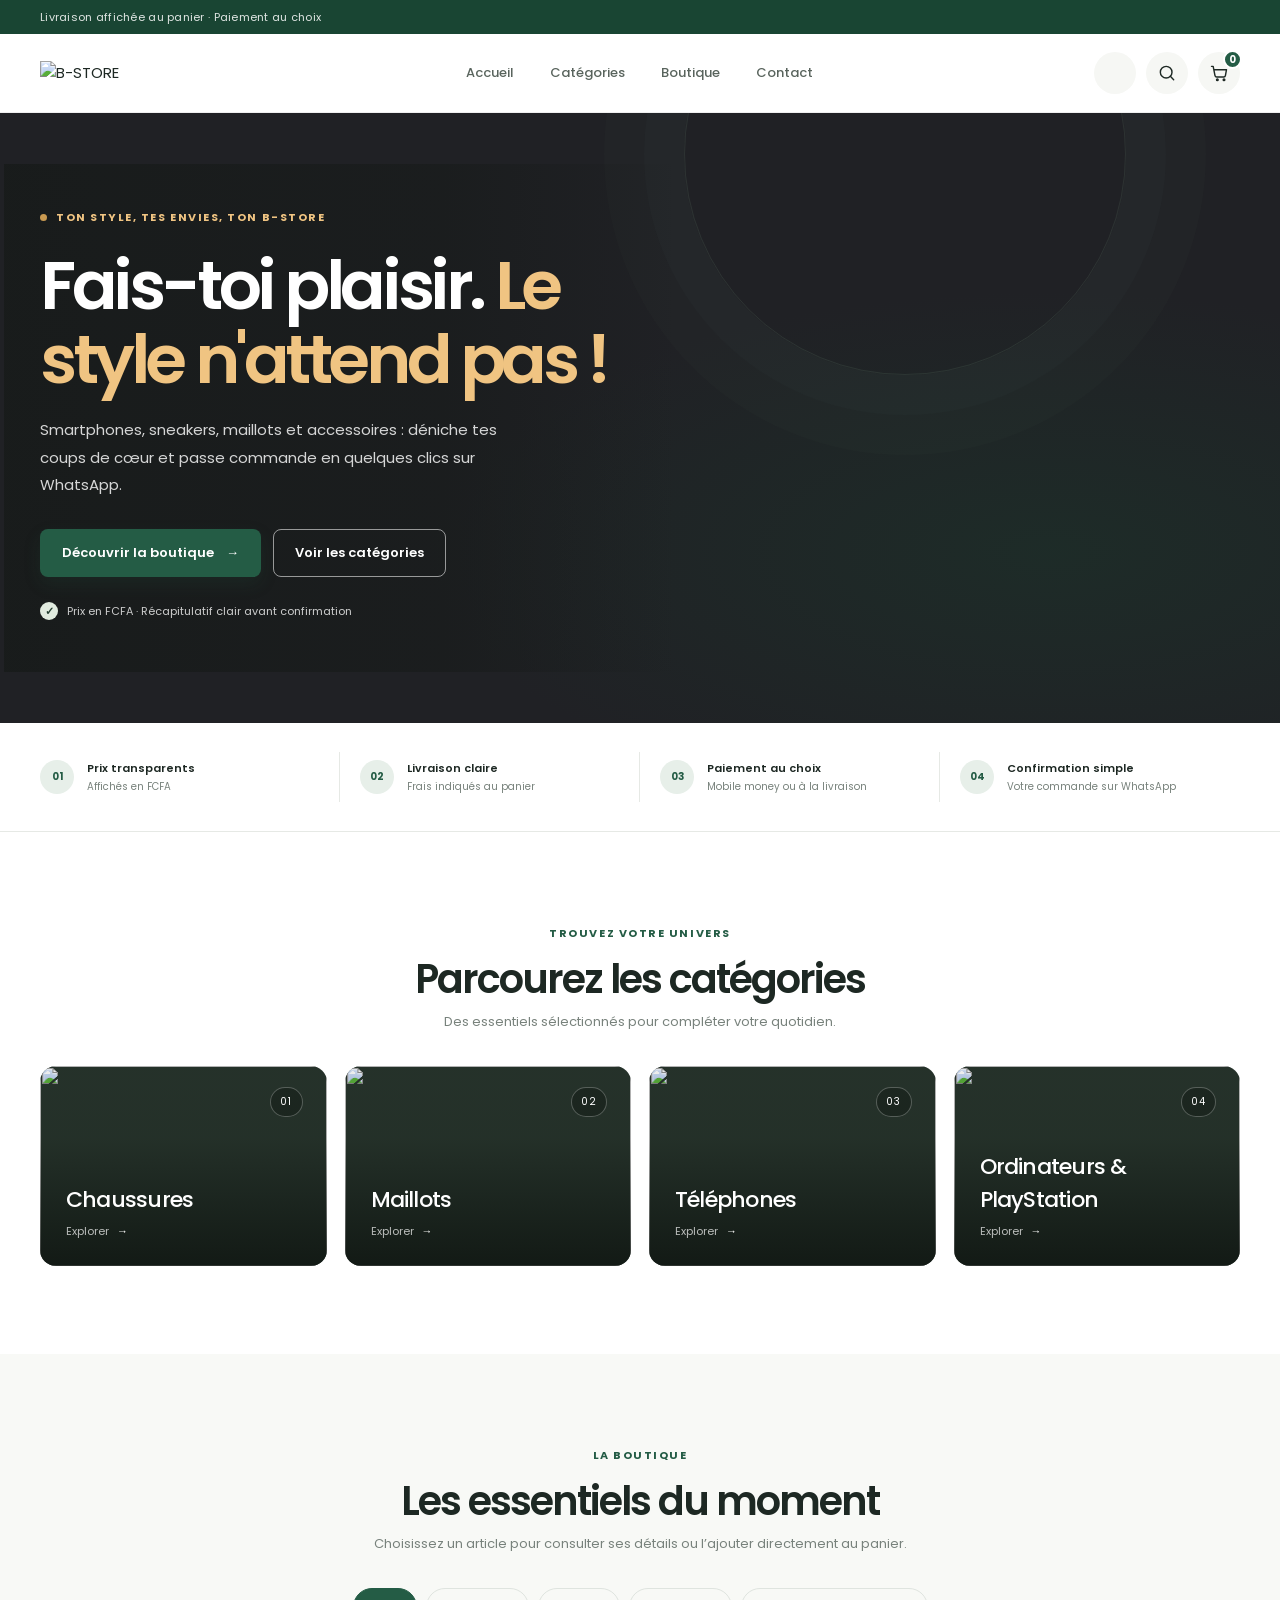
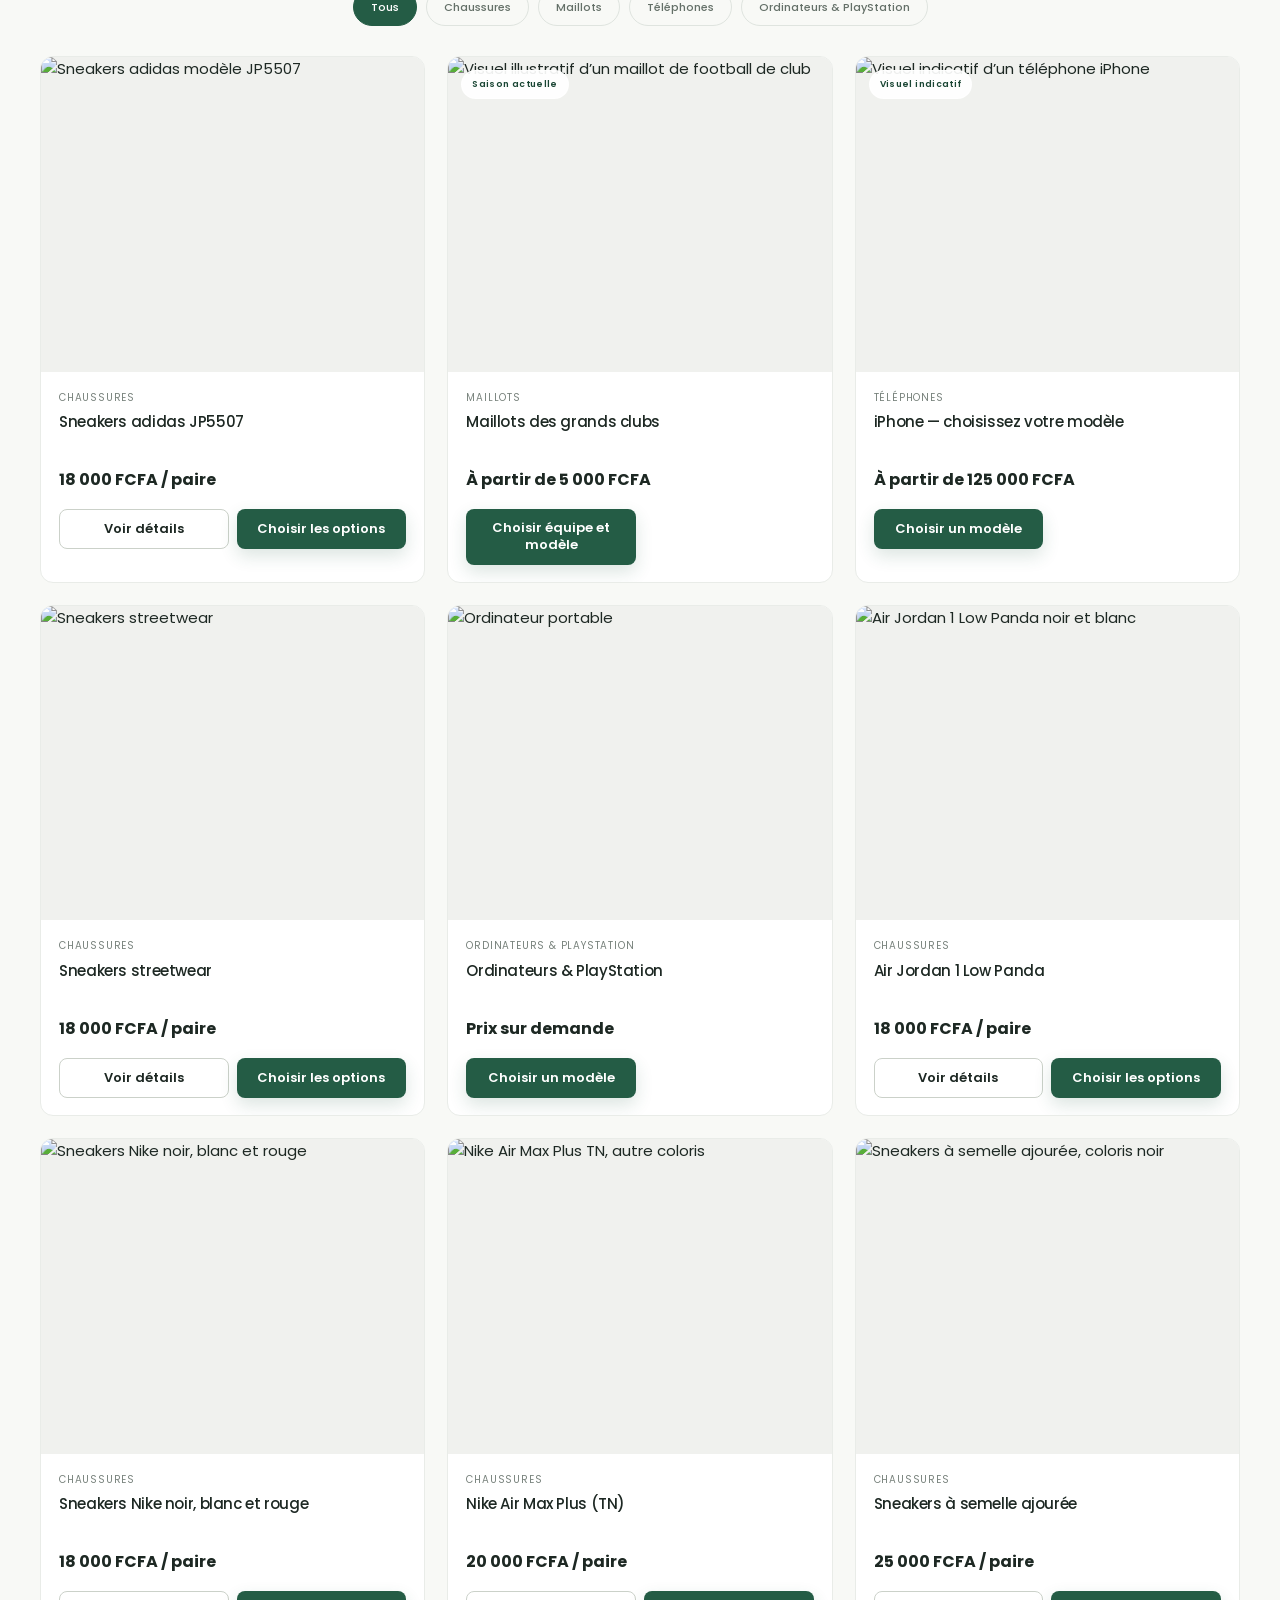
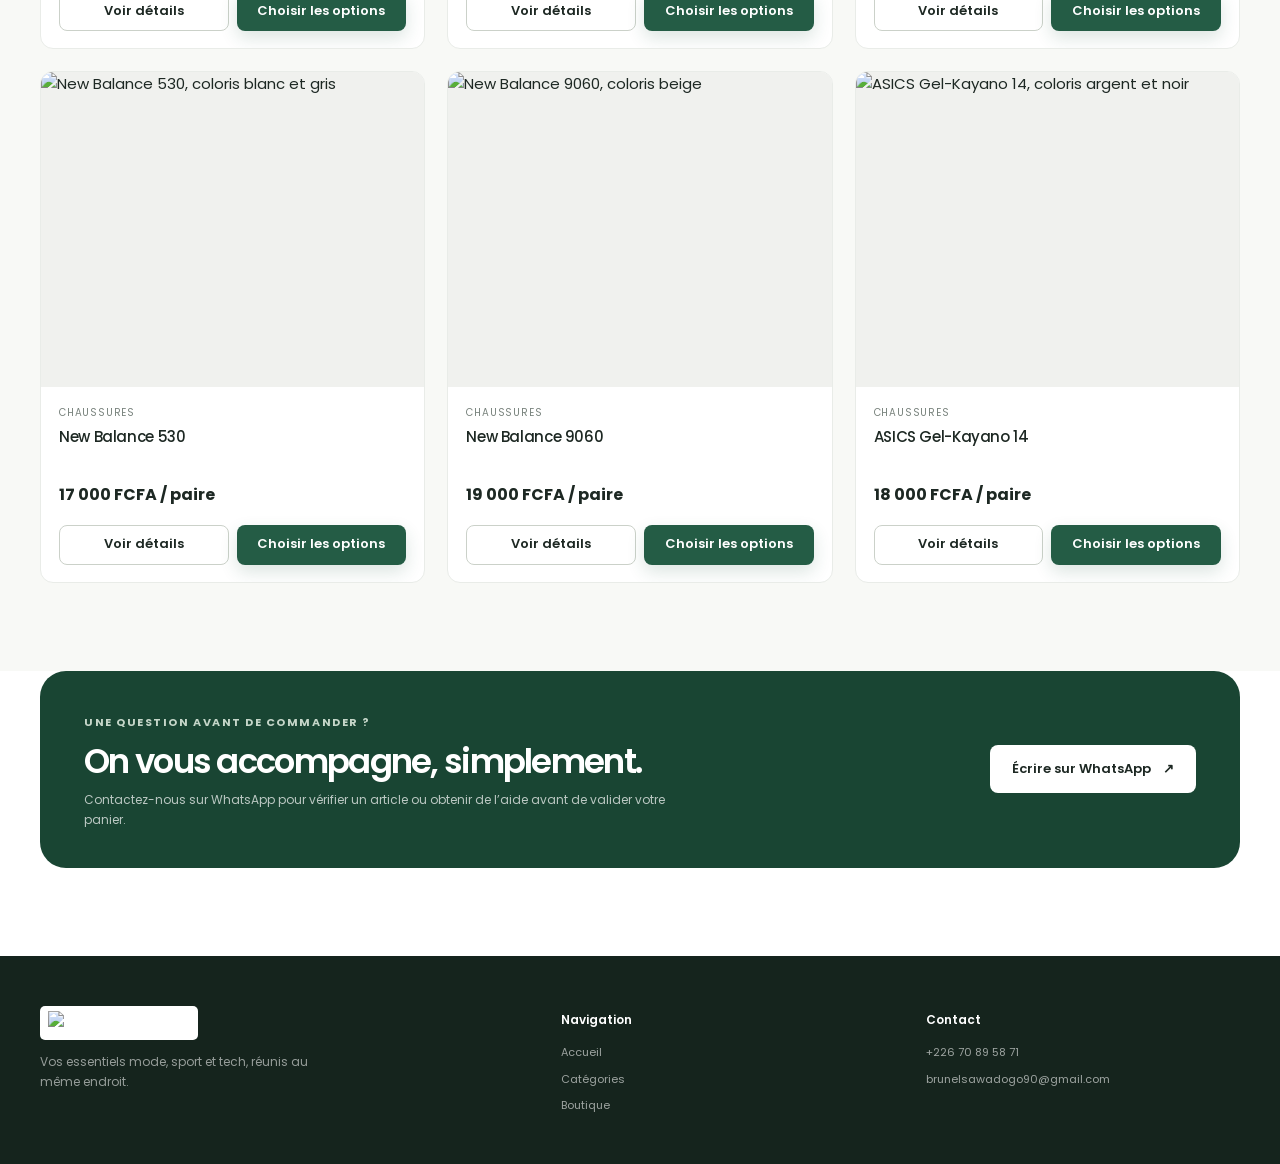
==== commit b68bd082: "Add files via upload" ====
--- a/index.html
+++ b/index.html
@@ -27,7 +27,8 @@
         <a href="index.html#contact">Contact</a>
       </nav>
       <div class="header__actions">
-        <a class="icon-btn" href="#produits" aria-label="Voir les produits">
+        <a class="icon-btn" href=Bureau"#produits" aria-label="Voir les produits">
+        <a class="icon-btn" href=Bureau"#produits" aria-label="Voir les produits">
           <svg viewBox="0 0 24 24" aria-hidden="true"><circle cx="11" cy="11" r="7"></circle><path d="m20 20-4-4"></path></svg>
         </a>
         <button class="icon-btn cart-btn" id="openCart" aria-label="Ouvrir le panier">
--- a/style.css
+++ b/style.css
@@ -1,372 +1,372 @@
-/* ===== ACTIONS PRODUIT (2 boutons) ===== */
-.product-card__actions {
-  display: grid;
-  grid-template-columns: 1fr 1fr;
-  gap: 8px;
-  margin-top: 10px;
-}
-.product-card__actions .btn { width: 100%; padding: 10px 8px; font-size: 13px; }
-
-/* ===== MODAL PANIER ===== */
-.cart-modal {
-  position: fixed;
-  inset: 0;
-  z-index: 200;
-  visibility: hidden;
-  opacity: 0;
-  transition: opacity 0.3s, visibility 0.3s;
-}
-.cart-modal.open { visibility: visible; opacity: 1; }
-
-.cart-modal__overlay {
-  position: absolute;
-  inset: 0;
-  background: rgba(0,0,0,0.5);
-  backdrop-filter: blur(3px);
-}
-
-.cart-modal__panel {
-  position: absolute;
-  top: 0; right: 0;
-  height: 100%;
-  width: 100%;
-  max-width: 440px;
-  background: white;
-  display: flex;
-  flex-direction: column;
-  transform: translateX(100%);
-  transition: transform 0.35s ease;
-  box-shadow: -10px 0 40px rgba(0,0,0,0.2);
-}
-.cart-modal.open .cart-modal__panel { transform: translateX(0); }
-
-.cart-modal__header {
-  display: flex;
-  align-items: center;
-  justify-content: space-between;
-  padding: 20px 24px;
-  border-bottom: 1px solid #eee;
-}
-.cart-modal__header h2 { font-size: 20px; font-weight: 700; }
-.cart-modal__close {
-  background: var(--light);
-  border: none;
-  width: 36px; height: 36px;
-  border-radius: 50%;
-  cursor: pointer;
-  font-size: 16px;
-  transition: background 0.2s;
-}
-.cart-modal__close:hover { background: #ffe0e3; color: var(--primary); }
-
-.cart-modal__body {
-  flex: 1;
-  overflow-y: auto;
-  padding: 16px 24px;
-}
-
-.cart-empty {
-  text-align: center;
-  padding: 60px 20px;
-  color: var(--gray);
-}
-.cart-empty__icon { font-size: 60px; margin-bottom: 16px; opacity: 0.5; }
-.cart-empty p { margin-bottom: 20px; }
-
-.cart-item {
-  display: grid;
-  grid-template-columns: 70px 1fr auto;
-  gap: 12px;
-  padding: 14px 0;
-  border-bottom: 1px solid #f1f1f1;
-  align-items: center;
-}
-.cart-item__img {
-  width: 70px; height: 70px;
-  border-radius: 10px;
-  object-fit: cover;
-}
-.cart-item__info h4 {
-  font-size: 14px;
-  font-weight: 600;
-  margin-bottom: 4px;
-  line-height: 1.3;
-}
-.cart-item__price {
-  font-size: 13px;
-  color: var(--primary);
-  font-weight: 600;
-}
-.cart-item__controls {
-  display: flex;
-  flex-direction: column;
-  align-items: flex-end;
-  gap: 8px;
-}
-.qty-controls {
-  display: flex;
-  align-items: center;
-  gap: 6px;
-  border: 1px solid #e5e7eb;
-  border-radius: 50px;
-  padding: 2px;
-}
-.qty-btn {
-  width: 28px; height: 28px;
-  border: none;
-  background: transparent;
-  border-radius: 50%;
-  cursor: pointer;
-  font-weight: 700;
-  font-size: 14px;
-  transition: background 0.2s;
-}
-.qty-btn:hover { background: var(--light); }
-.qty-value { min-width: 22px; text-align: center; font-weight: 600; font-size: 14px; }
-
-.cart-item__remove {
-  background: none;
-  border: none;
-  color: var(--gray);
-  cursor: pointer;
-  font-size: 12px;
-  text-decoration: underline;
-}
-.cart-item__remove:hover { color: var(--primary); }
-
-.cart-modal__footer {
-  padding: 20px 24px;
-  border-top: 1px solid #eee;
-  background: var(--light);
-}
-.cart-summary-line {
-  display: flex;
-  justify-content: space-between;
-  font-size: 14px;
-  margin-bottom: 8px;
-}
-.cart-summary-line--total {
-  font-size: 18px;
-  padding-top: 12px;
-  margin-top: 12px;
-  border-top: 1px dashed #ccc;
-  margin-bottom: 16px;
-}
-.cart-summary-line--total strong { color: var(--primary); }
-
-/* ===== FICHE PRODUIT ===== */
-.breadcrumb {
-  padding: 20px 0;
-  font-size: 14px;
-  color: var(--gray);
-}
-.breadcrumb a { color: var(--primary); }
-.breadcrumb a:hover { text-decoration: underline; }
-
-.product-detail {
-  display: grid;
-  grid-template-columns: 1fr 1fr;
-  gap: 60px;
-  align-items: start;
-}
-
-.product-gallery__main {
-  border-radius: var(--radius);
-  overflow: hidden;
-  box-shadow: var(--shadow);
-  margin-bottom: 16px;
-  aspect-ratio: 1;
-}
-.product-gallery__main img {
-  width: 100%;
-  height: 100%;
-  object-fit: cover;
-  transition: transform 0.4s;
-}
-.product-gallery__main:hover img { transform: scale(1.05); }
-
-.product-gallery__thumbs {
-  display: grid;
-  grid-template-columns: repeat(4, 1fr);
-  gap: 10px;
-}
-.product-gallery__thumbs img {
-  border-radius: 8px;
-  cursor: pointer;
-  aspect-ratio: 1;
-  object-fit: cover;
-  border: 2px solid transparent;
-  transition: border-color 0.2s;
-}
-.product-gallery__thumbs img.active,
-.product-gallery__thumbs img:hover { border-color: var(--primary); }
-
-.product-info h1 {
-  font-size: 32px;
-  font-weight: 800;
-  line-height: 1.2;
-  margin-bottom: 12px;
-}
-.product-info__rating {
-  color: #f1c40f;
-  margin-bottom: 16px;
-  font-size: 16px;
-}
-.product-info__rating span { color: var(--gray); font-size: 13px; margin-left: 6px; }
-
-.product-info__price {
-  display: flex;
-  align-items: baseline;
-  gap: 14px;
-  margin-bottom: 20px;
-  padding-bottom: 20px;
-  border-bottom: 1px solid #eee;
-}
-.product-info__price strong {
-  font-size: 34px;
-  color: var(--primary);
-  font-weight: 800;
-}
-.product-info__price s { color: var(--gray); font-size: 18px; }
-
-.product-info__desc {
-  color: #555;
-  font-size: 15px;
-  line-height: 1.7;
-  margin-bottom: 24px;
-}
-
-.product-info__options { margin-bottom: 24px; }
-.option-label {
-  display: block;
-  font-weight: 600;
-  font-size: 14px;
-  margin-bottom: 10px;
-}
-.size-options {
-  display: flex;
-  flex-wrap: wrap;
-  gap: 8px;
-}
-.size-btn {
-  padding: 10px 16px;
-  border: 2px solid #e5e7eb;
-  background: white;
-  border-radius: 8px;
-  font-weight: 600;
-  font-size: 14px;
-  cursor: pointer;
-  transition: all 0.2s;
-  font-family: inherit;
-}
-.size-btn:hover { border-color: var(--primary); }
-.size-btn.active {
-  background: var(--dark);
-  color: white;
-  border-color: var(--dark);
-}
-
-.product-info__actions {
-  display: flex;
-  gap: 12px;
-  margin-bottom: 24px;
-  flex-wrap: wrap;
-}
-.qty-big {
-  display: flex;
-  align-items: center;
-  border: 2px solid #e5e7eb;
-  border-radius: 50px;
-  padding: 4px;
-}
-.qty-big .qty-btn { width: 40px; height: 40px; font-size: 18px; }
-.qty-big .qty-value { min-width: 40px; font-size: 16px; }
-
-.product-info__actions .btn { flex: 1; min-width: 160px; }
-
-.product-info__features {
-  display: grid;
-  gap: 12px;
-  padding: 20px;
-  background: var(--light);
-  border-radius: var(--radius);
-}
-.product-info__feature {
-  display: flex;
-  align-items: center;
-  gap: 12px;
-  font-size: 14px;
-}
-.product-info__feature span:first-child { font-size: 20px; }
-
-/* ===== CHECKOUT ===== */
-.checkout { max-width: 1100px; margin: 0 auto; }
-.checkout__head { text-align: center; margin-bottom: 40px; }
-.checkout__head h1 { font-size: 32px; font-weight: 800; margin-bottom: 8px; }
-.checkout__head p { color: var(--gray); }
-
-.checkout__grid {
-  display: grid;
-  grid-template-columns: 1.5fr 1fr;
-  gap: 40px;
-  align-items: start;
-}
-
-.checkout__form {
-  background: white;
-  padding: 32px;
-  border-radius: var(--radius);
-  box-shadow: var(--shadow);
-}
-.checkout__form h3 {
-  font-size: 18px;
-  font-weight: 700;
-  margin: 24px 0 16px;
-  padding-bottom: 10px;
-  border-bottom: 2px solid var(--light);
-}
-.checkout__form h3:first-child { margin-top: 0; }
-
-.form-row {
-  display: grid;
-  grid-template-columns: 1fr 1fr;
-  gap: 16px;
-}
-.form-group { margin-bottom: 16px; }
-.form-group label {
-  display: block;
-  font-size: 13px;
-  font-weight: 600;
-  margin-bottom: 6px;
-  color: var(--dark);
-}
-.form-group input,
-.form-group textarea {
-  width: 100%;
-  padding: 12px 16px;
-  border: 2px solid #e5e7eb;
-  border-radius: 10px;
-  font-size: 14px;
-  font-family: inherit;
-  transition: border-color 0.2s;
-  outline: none;
-}
-.form-group input:focus,
-.form-group textarea:focus { border-color: var(--primary); }
-
-.payments {
-  display: grid;
-  grid-template-columns: 1fr 1fr;
-  gap: 12px;
-  margin-bottom: 24px;
-}
-.payment-option { cursor: pointer; }
-.payment-option input { display: none; }
-.payment-option__body {
-  display: flex;
-  align-items: center;
-  gap: 12px;
-  padding: 14px;
-  border: 2px solid #e5e7eb;
-  border-radius: 12px;
+﻿/* ===== ACTIONS PRODUIT (2 boutons) ===== */
+.product-card__actions {
+  display: grid;
+  grid-template-columns: 1fr 1fr;
+  gap: 8px;
+  margin-top: 10px;
+}
+.product-card__actions .btn { width: 100%; padding: 10px 8px; font-size: 13px; }
+
+/* ===== MODAL PANIER ===== */
+.cart-modal {
+  position: fixed;
+  inset: 0;
+  z-index: 200;
+  visibility: hidden;
+  opacity: 0;
+  transition: opacity 0.3s, visibility 0.3s;
+}
+.cart-modal.open { visibility: visible; opacity: 1; }
+
+.cart-modal__overlay {
+  position: absolute;
+  inset: 0;
+  background: rgba(0,0,0,0.5);
+  backdrop-filter: blur(3px);
+}
+
+.cart-modal__panel {
+  position: absolute;
+  top: 0; right: 0;
+  height: 100%;
+  width: 100%;
+  max-width: 440px;
+  background: white;
+  display: flex;
+  flex-direction: column;
+  transform: translateX(100%);
+  transition: transform 0.35s ease;
+  box-shadow: -10px 0 40px rgba(0,0,0,0.2);
+}
+.cart-modal.open .cart-modal__panel { transform: translateX(0); }
+
+.cart-modal__header {
+  display: flex;
+  align-items: center;
+  justify-content: space-between;
+  padding: 20px 24px;
+  border-bottom: 1px solid #eee;
+}
+.cart-modal__header h2 { font-size: 20px; font-weight: 700; }
+.cart-modal__close {
+  background: var(--light);
+  border: none;
+  width: 36px; height: 36px;
+  border-radius: 50%;
+  cursor: pointer;
+  font-size: 16px;
+  transition: background 0.2s;
+}
+.cart-modal__close:hover { background: #ffe0e3; color: var(--primary); }
+
+.cart-modal__body {
+  flex: 1;
+  overflow-y: auto;
+  padding: 16px 24px;
+}
+
+.cart-empty {
+  text-align: center;
+  padding: 60px 20px;
+  color: var(--gray);
+}
+.cart-empty__icon { font-size: 60px; margin-bottom: 16px; opacity: 0.5; }
+.cart-empty p { margin-bottom: 20px; }
+
+.cart-item {
+  display: grid;
+  grid-template-columns: 70px 1fr auto;
+  gap: 12px;
+  padding: 14px 0;
+  border-bottom: 1px solid #f1f1f1;
+  align-items: center;
+}
+.cart-item__img {
+  width: 70px; height: 70px;
+  border-radius: 10px;
+  object-fit: cover;
+}
+.cart-item__info h4 {
+  font-size: 14px;
+  font-weight: 600;
+  margin-bottom: 4px;
+  line-height: 1.3;
+}
+.cart-item__price {
+  font-size: 13px;
+  color: var(--primary);
+  font-weight: 600;
+}
+.cart-item__controls {
+  display: flex;
+  flex-direction: column;
+  align-items: flex-end;
+  gap: 8px;
+}
+.qty-controls {
+  display: flex;
+  align-items: center;
+  gap: 6px;
+  border: 1px solid #e5e7eb;
+  border-radius: 50px;
+  padding: 2px;
+}
+.qty-btn {
+  width: 28px; height: 28px;
+  border: none;
+  background: transparent;
+  border-radius: 50%;
+  cursor: pointer;
+  font-weight: 700;
+  font-size: 14px;
+  transition: background 0.2s;
+}
+.qty-btn:hover { background: var(--light); }
+.qty-value { min-width: 22px; text-align: center; font-weight: 600; font-size: 14px; }
+
+.cart-item__remove {
+  background: none;
+  border: none;
+  color: var(--gray);
+  cursor: pointer;
+  font-size: 12px;
+  text-decoration: underline;
+}
+.cart-item__remove:hover { color: var(--primary); }
+
+.cart-modal__footer {
+  padding: 20px 24px;
+  border-top: 1px solid #eee;
+  background: var(--light);
+}
+.cart-summary-line {
+  display: flex;
+  justify-content: space-between;
+  font-size: 14px;
+  margin-bottom: 8px;
+}
+.cart-summary-line--total {
+  font-size: 18px;
+  padding-top: 12px;
+  margin-top: 12px;
+  border-top: 1px dashed #ccc;
+  margin-bottom: 16px;
+}
+.cart-summary-line--total strong { color: var(--primary); }
+
+/* ===== FICHE PRODUIT ===== */
+.breadcrumb {
+  padding: 20px 0;
+  font-size: 14px;
+  color: var(--gray);
+}
+.breadcrumb a { color: var(--primary); }
+.breadcrumb a:hover { text-decoration: underline; }
+
+.product-detail {
+  display: grid;
+  grid-template-columns: 1fr 1fr;
+  gap: 60px;
+  align-items: start;
+}
+
+.product-gallery__main {
+  border-radius: var(--radius);
+  overflow: hidden;
+  box-shadow: var(--shadow);
+  margin-bottom: 16px;
+  aspect-ratio: 1;
+}
+.product-gallery__main img {
+  width: 100%;
+  height: 100%;
+  object-fit: cover;
+  transition: transform 0.4s;
+}
+.product-gallery__main:hover img { transform: scale(1.05); }
+
+.product-gallery__thumbs {
+  display: grid;
+  grid-template-columns: repeat(4, 1fr);
+  gap: 10px;
+}
+.product-gallery__thumbs img {
+  border-radius: 8px;
+  cursor: pointer;
+  aspect-ratio: 1;
+  object-fit: cover;
+  border: 2px solid transparent;
+  transition: border-color 0.2s;
+}
+.product-gallery__thumbs img.active,
+.product-gallery__thumbs img:hover { border-color: var(--primary); }
+
+.product-info h1 {
+  font-size: 32px;
+  font-weight: 800;
+  line-height: 1.2;
+  margin-bottom: 12px;
+}
+.product-info__rating {
+  color: #f1c40f;
+  margin-bottom: 16px;
+  font-size: 16px;
+}
+.product-info__rating span { color: var(--gray); font-size: 13px; margin-left: 6px; }
+
+.product-info__price {
+  display: flex;
+  align-items: baseline;
+  gap: 14px;
+  margin-bottom: 20px;
+  padding-bottom: 20px;
+  border-bottom: 1px solid #eee;
+}
+.product-info__price strong {
+  font-size: 34px;
+  color: var(--primary);
+  font-weight: 800;
+}
+.product-info__price s { color: var(--gray); font-size: 18px; }
+
+.product-info__desc {
+  color: #555;
+  font-size: 15px;
+  line-height: 1.7;
+  margin-bottom: 24px;
+}
+
+.product-info__options { margin-bottom: 24px; }
+.option-label {
+  display: block;
+  font-weight: 600;
+  font-size: 14px;
+  margin-bottom: 10px;
+}
+.size-options {
+  display: flex;
+  flex-wrap: wrap;
+  gap: 8px;
+}
+.size-btn {
+  padding: 10px 16px;
+  border: 2px solid #e5e7eb;
+  background: white;
+  border-radius: 8px;
+  font-weight: 600;
+  font-size: 14px;
+  cursor: pointer;
+  transition: all 0.2s;
+  font-family: inherit;
+}
+.size-btn:hover { border-color: var(--primary); }
+.size-btn.active {
+  background: var(--dark);
+  color: white;
+  border-color: var(--dark);
+}
+
+.product-info__actions {
+  display: flex;
+  gap: 12px;
+  margin-bottom: 24px;
+  flex-wrap: wrap;
+}
+.qty-big {
+  display: flex;
+  align-items: center;
+  border: 2px solid #e5e7eb;
+  border-radius: 50px;
+  padding: 4px;
+}
+.qty-big .qty-btn { width: 40px; height: 40px; font-size: 18px; }
+.qty-big .qty-value { min-width: 40px; font-size: 16px; }
+
+.product-info__actions .btn { flex: 1; min-width: 160px; }
+
+.product-info__features {
+  display: grid;
+  gap: 12px;
+  padding: 20px;
+  background: var(--light);
+  border-radius: var(--radius);
+}
+.product-info__feature {
+  display: flex;
+  align-items: center;
+  gap: 12px;
+  font-size: 14px;
+}
+.product-info__feature span:first-child { font-size: 20px; }
+
+/* ===== CHECKOUT ===== */
+.checkout { max-width: 1100px; margin: 0 auto; }
+.checkout__head { text-align: center; margin-bottom: 40px; }
+.checkout__head h1 { font-size: 32px; font-weight: 800; margin-bottom: 8px; }
+.checkout__head p { color: var(--gray); }
+
+.checkout__grid {
+  display: grid;
+  grid-template-columns: 1.5fr 1fr;
+  gap: 40px;
+  align-items: start;
+}
+
+.checkout__form {
+  background: white;
+  padding: 32px;
+  border-radius: var(--radius);
+  box-shadow: var(--shadow);
+}
+.checkout__form h3 {
+  font-size: 18px;
+  font-weight: 700;
+  margin: 24px 0 16px;
+  padding-bottom: 10px;
+  border-bottom: 2px solid var(--light);
+}
+.checkout__form h3:first-child { margin-top: 0; }
+
+.form-row {
+  display: grid;
+  grid-template-columns: 1fr 1fr;
+  gap: 16px;
+}
+.form-group { margin-bottom: 16px; }
+.form-group label {
+  display: block;
+  font-size: 13px;
+  font-weight: 600;
+  margin-bottom: 6px;
+  color: var(--dark);
+}
+.form-group input,
+.form-group textarea {
+  width: 100%;
+  padding: 12px 16px;
+  border: 2px solid #e5e7eb;
+  border-radius: 10px;
+  font-size: 14px;
+  font-family: inherit;
+  transition: border-color 0.2s;
+  outline: none;
+}
+.form-group input:focus,
+.form-group textarea:focus { border-color: var(--primary); }
+
+.payments {
+  display: grid;
+  grid-template-columns: 1fr 1fr;
+  gap: 12px;
+  margin-bottom: 24px;
+}
+.payment-option { cursor: pointer; }
+.payment-option input { display: none; }
+.payment-option__body {
+  display: flex;
+  align-items: center;
+  gap: 12px;
+  padding: 14px;
+  border: 2px solid #e5e7eb;
+  border-radius: 12px;
   transition: all 0.2s
--- a/storefront.css
+++ b/storefront.css
@@ -1,456 +1,456 @@
-:root {
-  color-scheme: light;
-  --ink: #1d2823;
-  --ink-soft: #56615b;
-  --muted: #78827c;
-  --line: #e6e9e5;
-  --paper: #fff;
-  --canvas: #f7f8f5;
-  --cream: #f0f1e9;
-  --green: #245c45;
-  --green-dark: #194533;
-  --green-pale: #e7efe9;
-  --gold: #c99a51;
-  --shadow-card: 0 12px 35px rgba(29, 40, 35, .07);
-  --shadow-pop: 0 22px 65px rgba(29, 40, 35, .16);
-  --radius: 16px;
-  --radius-lg: 26px;
-}
-
-* { box-sizing: border-box; }
-html { scroll-behavior: smooth; scroll-padding-top: 95px; }
-body {
-  margin: 0;
-  color: var(--ink);
-  background: var(--paper);
-  font-family: "Poppins", "Segoe UI", sans-serif;
-  font-size: 15px;
-  line-height: 1.65;
-  -webkit-font-smoothing: antialiased;
-}
-body, button, input, textarea { font-family: "Poppins", "Segoe UI", sans-serif; }
-button, a { -webkit-tap-highlight-color: transparent; }
-button { color: inherit; }
-a { color: inherit; text-decoration: none; }
-img { display: block; max-width: 100%; }
-ul { margin: 0; padding: 0; list-style: none; }
-::selection { color: #fff; background: var(--green); }
-
-.container { width: min(1200px, calc(100% - 48px)); margin-inline: auto; }
-.section { padding: 88px 0; }
-.section--alt { background: rgba(247,248,245,.86); }
-
-.announcement-bar {
-  color: rgba(255,255,255,.86);
-  background: var(--green-dark);
-  font-size: 11px;
-  letter-spacing: .025em;
-}
-.announcement-bar__inner {
-  min-height: 34px;
-  display: flex;
-  align-items: center;
-  justify-content: space-between;
-  gap: 20px;
-}
-
-.header {
-  position: sticky;
-  top: 0;
-  z-index: 50;
-  background: rgba(255,255,255,.96);
-  border-bottom: 1px solid rgba(29,40,35,.07);
-  backdrop-filter: blur(14px);
-}
-.header__inner { min-height: 78px; display: flex; align-items: center; justify-content: space-between; gap: 32px; }
-.logo { width: 145px; flex: 0 0 auto; display: inline-flex; align-items: center; }
-.logo img { width: 100%; height: auto; object-fit: contain; }
-.nav { display: flex; align-items: center; justify-content: center; gap: 36px; }
-.nav a { position: relative; color: #59645d; font-size: 13px; font-weight: 500; transition: color .2s ease; }
-.nav a::after { position: absolute; right: 0; bottom: -8px; left: 0; height: 2px; content: ""; background: var(--green); transform: scaleX(0); transform-origin: left; transition: transform .2s ease; }
-.nav a:hover, .nav a:focus-visible { color: var(--green); }
-.nav a:hover::after, .nav a:focus-visible::after { transform: scaleX(1); }
-.header__actions { display: flex; align-items: center; gap: 10px; }
-.icon-btn {
-  position: relative;
-  width: 42px;
-  height: 42px;
-  display: inline-grid;
-  place-items: center;
-  padding: 0;
-  color: var(--ink);
-  background: #f6f7f4;
-  border: 1px solid transparent;
-  border-radius: 50%;
-  cursor: pointer;
-  transition: color .2s, background .2s, border-color .2s;
-}
-.icon-btn:hover { color: var(--green); background: var(--green-pale); border-color: #d3e2d7; }
-.icon-btn svg { width: 20px; height: 20px; fill: none; stroke: currentColor; stroke-width: 1.7; stroke-linecap: round; stroke-linejoin: round; }
-.cart-count {
-  position: absolute;
-  top: -3px;
-  right: -3px;
-  min-width: 19px;
-  height: 19px;
-  display: grid;
-  place-items: center;
-  padding: 0 4px;
-  color: white;
-  background: var(--green);
-  border: 2px solid white;
-  border-radius: 20px;
-  font-size: 10px;
-  font-weight: 700;
-}
-.menu-toggle { display: none; }
-
-.hero {
-  position: relative;
-  overflow: hidden;
-  color: white;
-  background:
-    radial-gradient(ellipse at 82% 72%, rgba(24,68,47,.3), transparent 42%),
-    linear-gradient(90deg, #202125 0%, rgba(32,33,37,.98) 37%, rgba(32,33,37,.82) 52%, rgba(32,33,37,.14) 78%, rgba(32,33,37,.04) 100%),
-    url("assets/bstore-home-portrait.png") right 22% / auto 100% no-repeat,
-    #202125;
-}
-.hero::before {
-  position: absolute;
-  top: -180px;
-  right: 12%;
-  width: 440px;
-  height: 440px;
-  content: "";
-  border: 1px solid rgba(139,177,150,.12);
-  border-radius: 50%;
-  box-shadow: 0 0 0 40px rgba(139,177,150,.025), 0 0 0 80px rgba(139,177,150,.02);
-}
-.hero__grid { position: relative; z-index: 1; min-height: 610px; display: grid; grid-template-columns: 1fr; align-items: center; padding-block: 42px; }
-.hero__content { position: relative; z-index: 1; max-width: 590px; padding: 40px 0 52px; isolation: isolate; }
-.hero__content::before { position: absolute; z-index: -1; top: 0; right: -48px; bottom: 0; left: -36px; content: ""; background: linear-gradient(90deg, rgba(21,25,23,.68) 0%, rgba(21,25,23,.5) 65%, rgba(21,25,23,0) 100%); pointer-events: none; }
-.eyebrow, .section-kicker { display: inline-flex; align-items: center; gap: 9px; color: var(--green); font-size: 11px; font-weight: 700; letter-spacing: .14em; text-transform: uppercase; }
-.hero .eyebrow { color: #f0c482; }
-.eyebrow__dot { width: 7px; height: 7px; background: var(--gold); border-radius: 50%; }
-.hero h1 { max-width: 610px; margin: 20px 0 18px; font-size: clamp(42px, 5.3vw, 68px); font-weight: 600; line-height: 1.1; letter-spacing: -.065em; }
-.hero h1 em { color: #f0c482; font-style: normal; }
-.hero__content > p:not(.hero__note) { max-width: 480px; margin: 0; color: rgba(255,255,255,.82); font-size: 15px; line-height: 1.85; }
-.hero__actions { display: flex; flex-wrap: wrap; gap: 12px; margin-top: 30px; }
-.btn {
-  min-height: 48px;
-  display: inline-flex;
-  align-items: center;
-  justify-content: center;
-  gap: 12px;
-  padding: 12px 21px;
-  border: 1px solid transparent;
-  border-radius: 8px;
-  font-size: 13px;
-  font-weight: 600;
-  line-height: 1.3;
-  text-align: center;
-  cursor: pointer;
-  transition: transform .2s ease, box-shadow .2s ease, background .2s ease, border-color .2s ease, color .2s ease;
-}
-.btn:hover { transform: translateY(-2px); }
-.btn--primary { color: #fff; background: var(--green); box-shadow: 0 7px 17px rgba(36,92,69,.16); }
-.btn--primary:hover { color: #fff; background: var(--green-dark); box-shadow: 0 10px 24px rgba(36,92,69,.22); }
-.btn--ghost { color: var(--ink); background: transparent; border-color: #cbd1c9; }
-.hero .btn--ghost { color: white; border-color: rgba(255,255,255,.55); }
-.hero .btn--ghost:hover { color: var(--ink); background: white; border-color: white; }
-.btn--ghost:hover { color: var(--green); background: #fff; border-color: var(--green); }
-.btn--light { color: var(--ink); background: #fff; }
-.btn--light:hover { color: var(--green); background: #f0f4ef; }
-.btn--sm { min-height: 40px; padding: 9px 13px; font-size: 12px; }
-.hero__note { display: flex; align-items: center; gap: 9px; margin: 25px 0 0; color: rgba(255,255,255,.78); font-size: 11px; }
-.hero__note span { width: 18px; height: 18px; display: grid; place-items: center; color: #243f30; background: #e1ebdf; border-radius: 50%; font-size: 11px; font-weight: 700; }
-.hero-card { overflow: hidden; background: #e4e6df; box-shadow: var(--shadow-pop); }
-.hero-card img { width: 100%; height: 100%; object-fit: cover; }
-.hero-card--big { position: absolute; top: 12px; right: 18px; bottom: 18px; left: 78px; border-radius: 46% 46% 18px 18px; }
-.hero-card--big img { object-position: center; }
-.hero-card--small { position: absolute; bottom: 0; left: 0; width: 172px; height: 190px; border: 8px solid var(--cream); border-radius: 14px; transform: rotate(-5deg); }
-.hero-card--small img { object-position: center; }
-.hero__stamp { position: absolute; right: 0; bottom: 30px; display: grid; gap: 4px; padding: 16px 19px; color: white; background: var(--green); border-radius: 12px; box-shadow: var(--shadow-card); transform: rotate(3deg); }
-.hero__stamp span { color: rgba(255,255,255,.72); font-size: 9px; letter-spacing: .13em; text-transform: uppercase; }
-.hero__stamp strong { font-size: 14px; font-weight: 600; line-height: 1.35; }
-
-.trust { padding: 0; background: rgba(255,255,255,.9); border-bottom: 1px solid var(--line); }
-.trust__grid { min-height: 108px; display: grid; grid-template-columns: repeat(4, 1fr); align-items: center; }
-.trust-item { min-height: 50px; display: flex; align-items: center; gap: 13px; padding: 0 20px; border-right: 1px solid var(--line); }
-.trust-item:first-child { padding-left: 0; }
-.trust-item:last-child { padding-right: 0; border-right: 0; }
-.trust-item__icon { width: 34px; height: 34px; flex: 0 0 auto; display: grid; place-items: center; color: var(--green); background: var(--green-pale); border-radius: 50%; font-size: 10px; font-weight: 700; }
-.trust-item strong, .trust-item small { display: block; }
-.trust-item strong { font-size: 11px; font-weight: 600; }
-.trust-item small { margin-top: 2px; color: var(--muted); font-size: 10px; }
-
-.section__head { max-width: 650px; margin: 0 auto 34px; text-align: center; }
-.section__head h2, .contact-cta h2 { margin: 10px 0 8px; font-size: clamp(28px, 3.2vw, 40px); font-weight: 600; line-height: 1.2; letter-spacing: -.05em; }
-.section__head p { margin: 0; color: var(--muted); font-size: 13px; }
-
-.categories-grid { display: grid; grid-template-columns: repeat(4, minmax(0, 1fr)); gap: 18px; }
-.category-card {
-  position: relative;
-  min-height: 200px;
-  display: flex;
-  flex-direction: column;
-  align-items: flex-start;
-  justify-content: flex-end;
-  overflow: hidden;
-  padding: 26px;
-  color: white;
-  background: #27342c;
-  border: 0;
-  border-radius: var(--radius);
-  text-align: left;
-  cursor: pointer;
-  transition: transform .25s ease, box-shadow .25s ease;
-}
-.category-card__image { position: absolute; inset: 0; width: 100%; height: 100%; object-fit: cover; object-position: center; transition: transform .45s ease; }
-.category-card::after { position: absolute; inset: 0; content: ""; background: linear-gradient(180deg, rgba(14,20,16,.08) 8%, rgba(14,20,16,.12) 36%, rgba(14,20,16,.82) 100%); transition: background .25s ease; }
-.category-card:hover { transform: translateY(-5px); box-shadow: var(--shadow-pop); }
-.category-card:hover .category-card__image { transform: scale(1.06); }
-.category-card__icon { position: absolute; z-index: 1; top: 21px; right: 24px; padding: 6px 9px; color: white; background: rgba(17,24,19,.4); border: 1px solid rgba(255,255,255,.26); border-radius: 20px; font-size: 10px; letter-spacing: .12em; }
-.category-card h3 { position: relative; z-index: 1; margin: 0 0 7px; font-size: 22px; font-weight: 500; letter-spacing: -.035em; }
-.category-card__link { position: relative; z-index: 1; color: rgba(255,255,255,.7); font-size: 11px; }
-.category-card__link span { margin-left: 5px; color: white; }
-
-.filters { display: flex; flex-wrap: wrap; justify-content: center; gap: 9px; margin: 0 0 30px; }
-.filter-btn { min-height: 38px; padding: 8px 17px; color: #647068; background: transparent; border: 1px solid #dfe4df; border-radius: 30px; font-size: 11px; font-weight: 500; cursor: pointer; transition: all .2s; }
-.filter-btn:hover, .filter-btn.active { color: white; background: var(--green); border-color: var(--green); }
-.products { display: grid; grid-template-columns: repeat(3, minmax(0, 1fr)); gap: 22px; }
-.product-card { min-width: 0; overflow: hidden; background: white; border: 1px solid #e9ece8; border-radius: 13px; transition: transform .25s ease, box-shadow .25s ease, border-color .25s ease; }
-.product-card:hover { border-color: transparent; box-shadow: var(--shadow-card); transform: translateY(-4px); }
-.product-card.hidden { display: none; }
-.product-card__img { position: relative; overflow: hidden; aspect-ratio: 1.22 / 1; background: #f0f1ee; }
-.product-card__img img { width: 100%; height: 100%; object-fit: cover; transition: transform .45s ease; }
-.product-card:hover .product-card__img img { transform: scale(1.045); }
-.tag { position: absolute; top: 13px; left: 13px; padding: 6px 10px; color: var(--green-dark); background: rgba(255,255,255,.92); border: 1px solid rgba(255,255,255,.7); border-radius: 30px; font-size: 9px; font-weight: 600; letter-spacing: .04em; }
-.tag--promo { color: #72552c; }
-.product-card__body { padding: 18px 18px 17px; }
-.product-card__cat { display: block; margin-bottom: 5px; color: var(--muted); font-size: 10px; letter-spacing: .08em; text-transform: uppercase; }
-.product-card__body h3 { min-height: 48px; margin: 0; font-size: 15px; font-weight: 500; line-height: 1.5; letter-spacing: -.025em; }
-.product-card__body h3 a:hover { color: var(--green); }
-.product-card__price { display: flex; align-items: baseline; flex-wrap: wrap; gap: 9px; margin-top: 8px; }
-.product-card__price strong { color: var(--ink); font-size: 16px; font-weight: 700; }
-.product-card__price s { color: #9aa29c; font-size: 11px; }
-.product-card__actions { display: grid; grid-template-columns: 1fr 1fr; gap: 8px; margin-top: 16px; }
-.product-card__actions .btn { width: 100%; min-width: 0; padding-inline: 8px; }
-
-.contact-cta { padding: 0 0 88px; }
-.contact-cta__inner { display: flex; align-items: center; justify-content: space-between; gap: 30px; padding: 38px 44px; color: white; background: var(--green-dark); border-radius: var(--radius-lg); }
-.contact-cta .section-kicker { color: #c5d6c9; }
-.contact-cta h2 { max-width: 590px; margin: 8px 0; font-size: clamp(25px, 3vw, 34px); }
-.contact-cta p { max-width: 610px; margin: 0; color: rgba(255,255,255,.7); font-size: 12px; }
-.contact-cta .btn { flex: 0 0 auto; }
-
-.footer { padding: 50px 0; color: rgba(255,255,255,.72); background: #15241d; }
-.footer__inner { display: grid; grid-template-columns: 1.5fr 1fr 1fr; gap: 50px; }
-.footer .logo { width: 158px; padding: 5px 8px; background: white; border-radius: 5px; }
-.footer p { max-width: 300px; margin: 12px 0 0; color: rgba(255,255,255,.55); font-size: 12px; }
-.footer h4 { margin: 4px 0 14px; color: white; font-size: 12px; font-weight: 600; }
-.footer ul { display: grid; gap: 8px; }
-.footer li, .footer a:not(.logo) { color: rgba(255,255,255,.58); font-size: 11px; }
-.footer a:hover { color: white; }
-
-.breadcrumb { padding: 20px 0; color: var(--muted); font-size: 11px; }
-.breadcrumb a { color: var(--green); }
-.breadcrumb a:hover { text-decoration: underline; }
-.product-detail { display: grid; grid-template-columns: minmax(0, 1fr) minmax(0, .9fr); align-items: start; gap: clamp(38px, 7vw, 82px); }
-.product-gallery__main { overflow: hidden; aspect-ratio: 1 / 1; background: #f2f3ef; border-radius: var(--radius-lg); }
-.product-gallery__main img { width: 100%; height: 100%; object-fit: cover; }
-.product-gallery__thumbs { display: grid; grid-template-columns: repeat(4, 1fr); gap: 10px; margin-top: 12px; }
-.product-gallery__thumbs img { width: 100%; aspect-ratio: 1; object-fit: cover; background: #f2f3ef; border: 2px solid transparent; border-radius: 10px; cursor: pointer; }
-.product-gallery__thumbs img.active, .product-gallery__thumbs img:hover { border-color: var(--green); }
-.product-info { padding: 24px; background: rgba(255,255,255,.9); border: 1px solid rgba(230,233,229,.8); border-radius: var(--radius); }
-.product-info h1 { margin: 9px 0 13px; font-size: clamp(28px, 3vw, 39px); font-weight: 600; line-height: 1.2; letter-spacing: -.05em; }
-.product-info__availability { display: flex; align-items: center; gap: 8px; margin: 0 0 18px; color: var(--green); font-size: 11px; font-weight: 500; }
-.product-info__availability span { width: 7px; height: 7px; background: #56a779; border-radius: 50%; box-shadow: 0 0 0 4px #e6f0e9; }
-.product-info__price { display: flex; align-items: baseline; gap: 12px; padding: 16px 0 19px; border-bottom: 1px solid var(--line); }
-.product-info__price strong { color: var(--ink); font-size: 29px; font-weight: 700; letter-spacing: -.04em; }
-.product-info__price s { color: var(--muted); font-size: 14px; }
-.product-info__desc { margin: 18px 0 22px; color: var(--ink-soft); font-size: 13px; line-height: 1.8; }
-.product-info__options { margin: 0 0 22px; }
-.option-label { display: block; margin-bottom: 10px; font-size: 11px; font-weight: 600; }
-.size-options { display: flex; flex-wrap: wrap; gap: 8px; }
-.size-btn { min-width: 45px; min-height: 40px; padding: 7px 12px; color: var(--ink); background: white; border: 1px solid #dce1dc; border-radius: 7px; font-size: 11px; font-weight: 500; cursor: pointer; }
-.size-btn:hover, .size-btn.active { color: white; background: var(--green); border-color: var(--green); }
-.color-options { display: flex; flex-wrap: wrap; gap: 8px; }
-.color-btn { min-height: 40px; display: inline-flex; align-items: center; gap: 8px; padding: 6px 11px; color: var(--ink); background: white; border: 1px solid #dce1dc; border-radius: 7px; font-size: 10px; cursor: pointer; }
-.color-btn:hover, .color-btn.active { background: #f2f7f3; border-color: var(--green); }
-.color-swatch { width: 18px; height: 18px; flex: 0 0 auto; background: var(--swatch-color); border: 1px solid rgba(29,40,35,.18); border-radius: 50%; box-shadow: inset 0 0 0 1px rgba(255,255,255,.2); }
-.product-select { width: 100%; min-height: 48px; padding: 10px 42px 10px 13px; color: var(--ink); background: white; border: 1px solid #dce1dc; border-radius: 8px; font: inherit; font-size: 13px; }
-.product-select:disabled { color: var(--muted); background: #f3f4f1; cursor: not-allowed; }
-.color-btn.active .color-swatch { outline: 2px solid var(--green); outline-offset: 2px; }
-.product-info__actions { display: flex; flex-wrap: wrap; gap: 10px; margin: 24px 0; }
-.qty-big { display: flex; align-items: center; padding: 3px; border: 1px solid #dce1dc; border-radius: 8px; }
-.qty-big button { width: 36px; height: 38px; color: var(--ink); background: transparent; border: 0; font-size: 17px; cursor: pointer; }
-.qty-big span { min-width: 32px; text-align: center; font-size: 12px; font-weight: 600; }
-.product-info__actions > .btn { flex: 1; }
-.product-features { display: grid; gap: 11px; padding: 18px; background: var(--canvas); border-radius: 10px; }
-.product-features li { display: flex; align-items: center; gap: 10px; color: var(--ink-soft); font-size: 11px; }
-.product-features li::before { width: 17px; height: 17px; display: grid; place-items: center; flex: 0 0 auto; color: var(--green); background: var(--green-pale); border-radius: 50%; content: "✓"; font-size: 10px; font-weight: 700; }
-
-.checkout { max-width: 1120px; margin-inline: auto; }
-.checkout__head { margin-bottom: 34px; text-align: center; }
-.checkout__head h1 { margin: 0 0 8px; font-size: clamp(28px, 3vw, 38px); font-weight: 600; letter-spacing: -.05em; }
-.checkout__head p { margin: 0; color: var(--muted); font-size: 12px; }
-.checkout__grid { display: grid; grid-template-columns: minmax(0, 1.45fr) minmax(290px, .8fr); align-items: start; gap: 24px; }
-.checkout__form, .checkout__summary { padding: 28px; background: white; border: 1px solid var(--line); border-radius: var(--radius); box-shadow: 0 5px 22px rgba(29,40,35,.035); }
-.checkout__form h3, .checkout__summary h3 { margin: 0 0 18px; font-size: 15px; font-weight: 600; }
-.checkout__form h3:not(:first-child) { margin-top: 28px; padding-top: 22px; border-top: 1px solid var(--line); }
-.form-row { display: grid; grid-template-columns: 1fr 1fr; gap: 14px; }
-.form-group { margin-bottom: 15px; }
-.form-group label { display: block; margin-bottom: 6px; color: var(--ink); font-size: 10px; font-weight: 600; }
-.form-group input, .form-group textarea { width: 100%; min-height: 44px; padding: 10px 12px; color: var(--ink); background: #fcfcfb; border: 1px solid #dfe4df; border-radius: 7px; outline: none; font-size: 11px; transition: border-color .2s, box-shadow .2s; }
-.form-group textarea { min-height: 88px; resize: vertical; }
-.form-group input::placeholder, .form-group textarea::placeholder { color: #a3aaa5; }
-.form-group input:focus, .form-group textarea:focus { background: #fff; border-color: var(--green); box-shadow: 0 0 0 3px rgba(36,92,69,.1); }
-.payments { display: grid; grid-template-columns: repeat(2, 1fr); gap: 9px; margin-bottom: 18px; }
-.payment-option { display: block; cursor: pointer; }
-.payment-option input { position: absolute; width: 1px; height: 1px; opacity: 0; }
-.payment-option__body { min-height: 68px; display: flex; align-items: center; gap: 10px; padding: 11px; border: 1px solid #dfe4df; border-radius: 9px; transition: border-color .2s, background .2s; }
-.payment-option__body > span:last-child { font-size: 11px; }
-.payment-option__body small { color: var(--muted); font-size: 9px; }
-.payment-option__logo { width: 31px; height: 31px; flex: 0 0 auto; display: grid; place-items: center; border-radius: 8px; font-size: 12px; font-weight: 700; }
-.payment-option:has(input:checked) .payment-option__body { background: #f2f7f3; border-color: var(--green); box-shadow: 0 0 0 1px var(--green); }
-.payment-option input:focus-visible + .payment-option__body { outline: 3px solid rgba(36,92,69,.24); }
-.checkout__actions { margin-top: 22px; }
-.checkout__actions .btn { width: 100%; }
-.checkout__hint { margin: 10px 0 0; color: var(--muted); font-size: 10px; text-align: center; }
-.checkout__summary { position: sticky; top: 105px; background: var(--canvas); }
-.checkout__summary h3 { padding-bottom: 15px; border-bottom: 1px solid var(--line); }
-.checkout__items { display: grid; gap: 4px; margin-bottom: 18px; }
-.checkout__items .cart-item { grid-template-columns: 52px 1fr; gap: 11px; padding: 10px 0; border-bottom: 0; }
-.checkout__items .cart-item__img { width: 52px; height: 52px; border-radius: 7px; }
-.checkout__items .cart-item__info h4 { font-size: 10px; }
-.checkout__items .cart-item__price { color: var(--ink-soft); font-size: 10px; }
-.cart-summary-line { display: flex; align-items: center; justify-content: space-between; gap: 12px; margin: 10px 0; color: var(--ink-soft); font-size: 11px; }
-.cart-summary-line strong { color: var(--ink); font-weight: 600; }
-.cart-summary-line--total { margin-top: 16px; padding-top: 15px; border-top: 1px solid var(--line); color: var(--ink); font-size: 14px; }
-.cart-summary-line--total strong { color: var(--green); font-size: 17px; }
-
-.cart-modal { position: fixed; inset: 0; z-index: 100; visibility: hidden; opacity: 0; transition: opacity .25s, visibility .25s; }
-.cart-modal.open { visibility: visible; opacity: 1; }
-.cart-modal__overlay { position: absolute; inset: 0; background: rgba(18,30,23,.5); backdrop-filter: blur(3px); }
-.cart-modal__panel { position: absolute; top: 0; right: 0; width: min(100%, 460px); height: 100%; display: flex; flex-direction: column; background: white; box-shadow: var(--shadow-pop); transform: translateX(100%); transition: transform .3s ease; }
-.cart-modal.open .cart-modal__panel { transform: translateX(0); }
-.cart-modal__header { display: flex; align-items: center; justify-content: space-between; padding: 22px 24px; border-bottom: 1px solid var(--line); }
-.cart-modal__header h2 { margin: 0; font-size: 18px; font-weight: 600; }
-.cart-modal__close { width: 36px; height: 36px; display: grid; place-items: center; background: var(--canvas); border: 0; border-radius: 50%; cursor: pointer; }
-.cart-modal__close:hover { color: var(--green); background: var(--green-pale); }
-.cart-modal__body { flex: 1; overflow-y: auto; padding: 12px 24px; }
-.cart-empty { padding: 65px 15px; color: var(--muted); text-align: center; }
-.cart-empty__icon { margin-bottom: 10px; font-size: 40px; opacity: .55; }
-.cart-empty p { margin: 0 0 18px; font-size: 13px; }
-.cart-item { display: grid; grid-template-columns: 64px minmax(0,1fr) auto; align-items: center; gap: 12px; padding: 14px 0; border-bottom: 1px solid var(--line); }
-.cart-item__img { width: 64px; height: 64px; object-fit: cover; background: var(--canvas); border-radius: 8px; }
-.cart-item__info h4 { margin: 0 0 4px; font-size: 11px; font-weight: 600; line-height: 1.4; }
-.cart-item__price { color: var(--green); font-size: 11px; font-weight: 600; }
-.cart-item__controls { display: flex; flex-direction: column; align-items: flex-end; gap: 6px; }
-.qty-controls { display: flex; align-items: center; gap: 3px; padding: 2px; border: 1px solid var(--line); border-radius: 20px; }
-.qty-btn { width: 26px; height: 26px; background: transparent; border: 0; border-radius: 50%; cursor: pointer; }
-.qty-btn:hover { background: var(--green-pale); }
-.qty-value { min-width: 20px; text-align: center; font-size: 11px; }
-.cart-item__remove { padding: 0; color: var(--muted); background: none; border: 0; font-size: 9px; text-decoration: underline; cursor: pointer; }
-.cart-item__remove:hover { color: #a53d35; }
-.cart-modal__footer { padding: 20px 24px; background: var(--canvas); border-top: 1px solid var(--line); }
-.cart-modal__footer[hidden] { display: none; }
-.cart-modal__footer .btn { width: 100%; }
-.toast { position: fixed; right: 24px; bottom: 24px; z-index: 120; max-width: calc(100% - 48px); padding: 13px 18px; color: #fff; background: var(--ink); border-radius: 8px; box-shadow: var(--shadow-pop); font-size: 11px; opacity: 0; pointer-events: none; transform: translateY(10px); transition: opacity .2s, transform .2s; }
-.toast.show { opacity: 1; transform: translateY(0); }
-
-:focus-visible { outline: 3px solid rgba(36,92,69,.35); outline-offset: 3px; }
-
-@media (max-width: 900px) {
-  .hero { background-position: center, center, right 22%; background-size: cover, cover, auto 100%; }
-  .hero__grid { min-height: 540px; }
-  .hero__content::before { right: -28px; left: -20px; }
-  .hero-card--small { width: 135px; height: 150px; }
-  .trust__grid { grid-template-columns: repeat(2, 1fr); padding-block: 16px; }
-  .trust-item { padding: 12px 18px; }
-  .trust-item:nth-child(2) { border-right: 0; }
-  .trust-item:nth-child(3) { padding-left: 0; }
-  .categories-grid { grid-template-columns: repeat(2, minmax(0, 1fr)); }
-  .products { gap: 16px; }
-  .checkout__grid { grid-template-columns: minmax(0, 1.2fr) minmax(260px, .8fr); gap: 16px; }
-  .checkout__form, .checkout__summary { padding: 22px; }
-}
-
-@media (max-width: 680px) {
-  .container { width: min(100% - 36px, 520px); }
-  .section { padding: 62px 0; }
-  .announcement-bar { font-size: 9px; }
-  .announcement-bar__inner { min-height: 31px; justify-content: center; }
-  .announcement-bar__inner span:last-child { display: none; }
-  .header__inner { min-height: 66px; gap: 12px; }
-  .logo { width: 124px; }
-  .nav { position: absolute; top: calc(100% + 1px); right: 0; left: 0; display: none; align-items: stretch; gap: 0; padding: 8px 18px 16px; background: white; border-bottom: 1px solid var(--line); box-shadow: 0 12px 18px rgba(20,35,27,.08); }
-  .nav.open { display: flex; flex-direction: column; }
-  .nav a { padding: 12px 5px; border-bottom: 1px solid #f0f1ee; }
-  .nav a::after { display: none; }
-  .header__actions { margin-left: auto; }
-  .icon-btn { width: 38px; height: 38px; }
-  .menu-toggle { width: 38px; height: 38px; display: grid; place-items: center; color: var(--ink); background: #f6f7f4; border: 0; border-radius: 50%; font-size: 19px; cursor: pointer; }
-  .hero { background-image: radial-gradient(ellipse at 82% 72%, rgba(24,68,47,.24), transparent 42%), url("assets/bstore-home-portrait.png"); background-position: center, right bottom; background-repeat: no-repeat, no-repeat; background-size: cover, auto 65%; }
-  .hero__grid { min-height: 540px; grid-template-columns: 1fr; padding-block: 30px; }
-  .hero__content { padding: 34px 0 30px; }
-  .hero__content::before { top: 0; right: -12px; bottom: 0; left: -12px; background: linear-gradient(90deg, rgba(21,25,23,.78), rgba(21,25,23,.54) 72%, rgba(21,25,23,.12)); }
-  .hero h1 { max-width: 480px; margin-top: 15px; font-size: clamp(39px, 11vw, 56px); }
-  .hero__content > p:not(.hero__note) { font-size: 13px; }
-  .hero__actions { gap: 9px; margin-top: 22px; }
-  .hero__actions .btn { min-height: 45px; padding-inline: 15px; font-size: 11px; }
-  .hero__note { margin-top: 17px; font-size: 9px; }
-  .trust__grid { width: calc(100% - 36px); }
-  .trust-item { gap: 9px; padding: 10px 8px; }
-  .trust-item__icon { width: 29px; height: 29px; font-size: 9px; }
-  .trust-item strong { font-size: 9px; }
-  .trust-item small { font-size: 8px; line-height: 1.4; }
-  .section__head { margin-bottom: 25px; }
-  .section__head h2, .contact-cta h2 { font-size: 29px; }
-  .section__head p { font-size: 11px; }
-  .categories-grid { grid-template-columns: 1fr; gap: 11px; }
-  .category-card { min-height: 150px; padding: 20px; }
-  .category-card h3 { font-size: 19px; }
-  .products { grid-template-columns: repeat(2, minmax(0, 1fr)); gap: 11px; }
-  .product-card__img { aspect-ratio: 1 / 1; }
-  .product-card__body { padding: 12px 11px; }
-  .product-card__body h3 { min-height: 42px; font-size: 11px; }
-  .product-card__cat { font-size: 8px; }
-  .product-card__price { gap: 5px; margin-top: 6px; }
-  .product-card__price strong { font-size: 12px; }
-  .product-card__price s { font-size: 9px; }
-  .product-card__actions { grid-template-columns: 1fr; gap: 6px; margin-top: 11px; }
-  .product-card__actions .btn { min-height: 35px; font-size: 9px; }
-  .filters { gap: 6px; margin-bottom: 20px; }
-  .filter-btn { min-height: 34px; padding: 7px 12px; font-size: 9px; }
-  .contact-cta { padding-bottom: 62px; }
-  .contact-cta__inner { align-items: flex-start; flex-direction: column; gap: 20px; padding: 26px 22px; border-radius: 16px; }
-  .contact-cta p { font-size: 11px; }
-  .footer { padding: 38px 0; }
-  .footer__inner { grid-template-columns: 1fr 1fr; gap: 28px 18px; }
-  .footer__inner > div:first-child { grid-column: 1 / -1; }
-  .breadcrumb { padding: 14px 0; }
-  .product-detail { grid-template-columns: 1fr; gap: 25px; }
-  .product-info { padding: 20px; }
-  .product-info h1 { font-size: 29px; }
-  .product-info__price strong { font-size: 25px; }
-  .product-gallery__thumbs { grid-template-columns: repeat(4, minmax(0, 72px)); }
-  .checkout__head { margin-bottom: 24px; }
-  .checkout__grid { grid-template-columns: 1fr; }
-  .checkout__form, .checkout__summary { padding: 19px; }
-  .checkout__summary { position: static; grid-row: 1; }
-  .form-row { grid-template-columns: 1fr; gap: 0; }
-}
-
-@media (max-width: 380px) {
-  .container { width: calc(100% - 28px); }
-  .hero__actions .btn { padding-inline: 11px; font-size: 10px; }
-  .products { gap: 8px; }
-  .product-card__body { padding-inline: 9px; }
-  .payments { grid-template-columns: 1fr; }
-}
-
-@media (prefers-reduced-motion: reduce) {
-  *, *::before, *::after { scroll-behavior: auto !important; transition-duration: .01ms !important; animation-duration: .01ms !important; animation-iteration-count: 1 !important; }
-}
+﻿:root {
+  color-scheme: light;
+  --ink: #1d2823;
+  --ink-soft: #56615b;
+  --muted: #78827c;
+  --line: #e6e9e5;
+  --paper: #fff;
+  --canvas: #f7f8f5;
+  --cream: #f0f1e9;
+  --green: #245c45;
+  --green-dark: #194533;
+  --green-pale: #e7efe9;
+  --gold: #c99a51;
+  --shadow-card: 0 12px 35px rgba(29, 40, 35, .07);
+  --shadow-pop: 0 22px 65px rgba(29, 40, 35, .16);
+  --radius: 16px;
+  --radius-lg: 26px;
+}
+
+* { box-sizing: border-box; }
+html { scroll-behavior: smooth; scroll-padding-top: 95px; }
+body {
+  margin: 0;
+  color: var(--ink);
+  background: var(--paper);
+  font-family: "Poppins", "Segoe UI", sans-serif;
+  font-size: 15px;
+  line-height: 1.65;
+  -webkit-font-smoothing: antialiased;
+}
+body, button, input, textarea { font-family: "Poppins", "Segoe UI", sans-serif; }
+button, a { -webkit-tap-highlight-color: transparent; }
+button { color: inherit; }
+a { color: inherit; text-decoration: none; }
+img { display: block; max-width: 100%; }
+ul { margin: 0; padding: 0; list-style: none; }
+::selection { color: #fff; background: var(--green); }
+
+.container { width: min(1200px, calc(100% - 48px)); margin-inline: auto; }
+.section { padding: 88px 0; }
+.section--alt { background: rgba(247,248,245,.86); }
+
+.announcement-bar {
+  color: rgba(255,255,255,.86);
+  background: var(--green-dark);
+  font-size: 11px;
+  letter-spacing: .025em;
+}
+.announcement-bar__inner {
+  min-height: 34px;
+  display: flex;
+  align-items: center;
+  justify-content: space-between;
+  gap: 20px;
+}
+
+.header {
+  position: sticky;
+  top: 0;
+  z-index: 50;
+  background: rgba(255,255,255,.96);
+  border-bottom: 1px solid rgba(29,40,35,.07);
+  backdrop-filter: blur(14px);
+}
+.header__inner { min-height: 78px; display: flex; align-items: center; justify-content: space-between; gap: 32px; }
+.logo { width: 145px; flex: 0 0 auto; display: inline-flex; align-items: center; }
+.logo img { width: 100%; height: auto; object-fit: contain; }
+.nav { display: flex; align-items: center; justify-content: center; gap: 36px; }
+.nav a { position: relative; color: #59645d; font-size: 13px; font-weight: 500; transition: color .2s ease; }
+.nav a::after { position: absolute; right: 0; bottom: -8px; left: 0; height: 2px; content: ""; background: var(--green); transform: scaleX(0); transform-origin: left; transition: transform .2s ease; }
+.nav a:hover, .nav a:focus-visible { color: var(--green); }
+.nav a:hover::after, .nav a:focus-visible::after { transform: scaleX(1); }
+.header__actions { display: flex; align-items: center; gap: 10px; }
+.icon-btn {
+  position: relative;
+  width: 42px;
+  height: 42px;
+  display: inline-grid;
+  place-items: center;
+  padding: 0;
+  color: var(--ink);
+  background: #f6f7f4;
+  border: 1px solid transparent;
+  border-radius: 50%;
+  cursor: pointer;
+  transition: color .2s, background .2s, border-color .2s;
+}
+.icon-btn:hover { color: var(--green); background: var(--green-pale); border-color: #d3e2d7; }
+.icon-btn svg { width: 20px; height: 20px; fill: none; stroke: currentColor; stroke-width: 1.7; stroke-linecap: round; stroke-linejoin: round; }
+.cart-count {
+  position: absolute;
+  top: -3px;
+  right: -3px;
+  min-width: 19px;
+  height: 19px;
+  display: grid;
+  place-items: center;
+  padding: 0 4px;
+  color: white;
+  background: var(--green);
+  border: 2px solid white;
+  border-radius: 20px;
+  font-size: 10px;
+  font-weight: 700;
+}
+.menu-toggle { display: none; }
+
+.hero {
+  position: relative;
+  overflow: hidden;
+  color: white;
+  background:
+    radial-gradient(ellipse at 82% 72%, rgba(24,68,47,.3), transparent 42%),
+    linear-gradient(90deg, #202125 0%, rgba(32,33,37,.98) 37%, rgba(32,33,37,.82) 52%, rgba(32,33,37,.14) 78%, rgba(32,33,37,.04) 100%),
+    url("assets/bstore-home-portrait.png") right 22% / auto 100% no-repeat,
+    #202125;
+}
+.hero::before {
+  position: absolute;
+  top: -180px;
+  right: 12%;
+  width: 440px;
+  height: 440px;
+  content: "";
+  border: 1px solid rgba(139,177,150,.12);
+  border-radius: 50%;
+  box-shadow: 0 0 0 40px rgba(139,177,150,.025), 0 0 0 80px rgba(139,177,150,.02);
+}
+.hero__grid { position: relative; z-index: 1; min-height: 610px; display: grid; grid-template-columns: 1fr; align-items: center; padding-block: 42px; }
+.hero__content { position: relative; z-index: 1; max-width: 590px; padding: 40px 0 52px; isolation: isolate; }
+.hero__content::before { position: absolute; z-index: -1; top: 0; right: -48px; bottom: 0; left: -36px; content: ""; background: linear-gradient(90deg, rgba(21,25,23,.68) 0%, rgba(21,25,23,.5) 65%, rgba(21,25,23,0) 100%); pointer-events: none; }
+.eyebrow, .section-kicker { display: inline-flex; align-items: center; gap: 9px; color: var(--green); font-size: 11px; font-weight: 700; letter-spacing: .14em; text-transform: uppercase; }
+.hero .eyebrow { color: #f0c482; }
+.eyebrow__dot { width: 7px; height: 7px; background: var(--gold); border-radius: 50%; }
+.hero h1 { max-width: 610px; margin: 20px 0 18px; font-size: clamp(42px, 5.3vw, 68px); font-weight: 600; line-height: 1.1; letter-spacing: -.065em; }
+.hero h1 em { color: #f0c482; font-style: normal; }
+.hero__content > p:not(.hero__note) { max-width: 480px; margin: 0; color: rgba(255,255,255,.82); font-size: 15px; line-height: 1.85; }
+.hero__actions { display: flex; flex-wrap: wrap; gap: 12px; margin-top: 30px; }
+.btn {
+  min-height: 48px;
+  display: inline-flex;
+  align-items: center;
+  justify-content: center;
+  gap: 12px;
+  padding: 12px 21px;
+  border: 1px solid transparent;
+  border-radius: 8px;
+  font-size: 13px;
+  font-weight: 600;
+  line-height: 1.3;
+  text-align: center;
+  cursor: pointer;
+  transition: transform .2s ease, box-shadow .2s ease, background .2s ease, border-color .2s ease, color .2s ease;
+}
+.btn:hover { transform: translateY(-2px); }
+.btn--primary { color: #fff; background: var(--green); box-shadow: 0 7px 17px rgba(36,92,69,.16); }
+.btn--primary:hover { color: #fff; background: var(--green-dark); box-shadow: 0 10px 24px rgba(36,92,69,.22); }
+.btn--ghost { color: var(--ink); background: transparent; border-color: #cbd1c9; }
+.hero .btn--ghost { color: white; border-color: rgba(255,255,255,.55); }
+.hero .btn--ghost:hover { color: var(--ink); background: white; border-color: white; }
+.btn--ghost:hover { color: var(--green); background: #fff; border-color: var(--green); }
+.btn--light { color: var(--ink); background: #fff; }
+.btn--light:hover { color: var(--green); background: #f0f4ef; }
+.btn--sm { min-height: 40px; padding: 9px 13px; font-size: 12px; }
+.hero__note { display: flex; align-items: center; gap: 9px; margin: 25px 0 0; color: rgba(255,255,255,.78); font-size: 11px; }
+.hero__note span { width: 18px; height: 18px; display: grid; place-items: center; color: #243f30; background: #e1ebdf; border-radius: 50%; font-size: 11px; font-weight: 700; }
+.hero-card { overflow: hidden; background: #e4e6df; box-shadow: var(--shadow-pop); }
+.hero-card img { width: 100%; height: 100%; object-fit: cover; }
+.hero-card--big { position: absolute; top: 12px; right: 18px; bottom: 18px; left: 78px; border-radius: 46% 46% 18px 18px; }
+.hero-card--big img { object-position: center; }
+.hero-card--small { position: absolute; bottom: 0; left: 0; width: 172px; height: 190px; border: 8px solid var(--cream); border-radius: 14px; transform: rotate(-5deg); }
+.hero-card--small img { object-position: center; }
+.hero__stamp { position: absolute; right: 0; bottom: 30px; display: grid; gap: 4px; padding: 16px 19px; color: white; background: var(--green); border-radius: 12px; box-shadow: var(--shadow-card); transform: rotate(3deg); }
+.hero__stamp span { color: rgba(255,255,255,.72); font-size: 9px; letter-spacing: .13em; text-transform: uppercase; }
+.hero__stamp strong { font-size: 14px; font-weight: 600; line-height: 1.35; }
+
+.trust { padding: 0; background: rgba(255,255,255,.9); border-bottom: 1px solid var(--line); }
+.trust__grid { min-height: 108px; display: grid; grid-template-columns: repeat(4, 1fr); align-items: center; }
+.trust-item { min-height: 50px; display: flex; align-items: center; gap: 13px; padding: 0 20px; border-right: 1px solid var(--line); }
+.trust-item:first-child { padding-left: 0; }
+.trust-item:last-child { padding-right: 0; border-right: 0; }
+.trust-item__icon { width: 34px; height: 34px; flex: 0 0 auto; display: grid; place-items: center; color: var(--green); background: var(--green-pale); border-radius: 50%; font-size: 10px; font-weight: 700; }
+.trust-item strong, .trust-item small { display: block; }
+.trust-item strong { font-size: 11px; font-weight: 600; }
+.trust-item small { margin-top: 2px; color: var(--muted); font-size: 10px; }
+
+.section__head { max-width: 650px; margin: 0 auto 34px; text-align: center; }
+.section__head h2, .contact-cta h2 { margin: 10px 0 8px; font-size: clamp(28px, 3.2vw, 40px); font-weight: 600; line-height: 1.2; letter-spacing: -.05em; }
+.section__head p { margin: 0; color: var(--muted); font-size: 13px; }
+
+.categories-grid { display: grid; grid-template-columns: repeat(4, minmax(0, 1fr)); gap: 18px; }
+.category-card {
+  position: relative;
+  min-height: 200px;
+  display: flex;
+  flex-direction: column;
+  align-items: flex-start;
+  justify-content: flex-end;
+  overflow: hidden;
+  padding: 26px;
+  color: white;
+  background: #27342c;
+  border: 0;
+  border-radius: var(--radius);
+  text-align: left;
+  cursor: pointer;
+  transition: transform .25s ease, box-shadow .25s ease;
+}
+.category-card__image { position: absolute; inset: 0; width: 100%; height: 100%; object-fit: cover; object-position: center; transition: transform .45s ease; }
+.category-card::after { position: absolute; inset: 0; content: ""; background: linear-gradient(180deg, rgba(14,20,16,.08) 8%, rgba(14,20,16,.12) 36%, rgba(14,20,16,.82) 100%); transition: background .25s ease; }
+.category-card:hover { transform: translateY(-5px); box-shadow: var(--shadow-pop); }
+.category-card:hover .category-card__image { transform: scale(1.06); }
+.category-card__icon { position: absolute; z-index: 1; top: 21px; right: 24px; padding: 6px 9px; color: white; background: rgba(17,24,19,.4); border: 1px solid rgba(255,255,255,.26); border-radius: 20px; font-size: 10px; letter-spacing: .12em; }
+.category-card h3 { position: relative; z-index: 1; margin: 0 0 7px; font-size: 22px; font-weight: 500; letter-spacing: -.035em; }
+.category-card__link { position: relative; z-index: 1; color: rgba(255,255,255,.7); font-size: 11px; }
+.category-card__link span { margin-left: 5px; color: white; }
+
+.filters { display: flex; flex-wrap: wrap; justify-content: center; gap: 9px; margin: 0 0 30px; }
+.filter-btn { min-height: 38px; padding: 8px 17px; color: #647068; background: transparent; border: 1px solid #dfe4df; border-radius: 30px; font-size: 11px; font-weight: 500; cursor: pointer; transition: all .2s; }
+.filter-btn:hover, .filter-btn.active { color: white; background: var(--green); border-color: var(--green); }
+.products { display: grid; grid-template-columns: repeat(3, minmax(0, 1fr)); gap: 22px; }
+.product-card { min-width: 0; overflow: hidden; background: white; border: 1px solid #e9ece8; border-radius: 13px; transition: transform .25s ease, box-shadow .25s ease, border-color .25s ease; }
+.product-card:hover { border-color: transparent; box-shadow: var(--shadow-card); transform: translateY(-4px); }
+.product-card.hidden { display: none; }
+.product-card__img { position: relative; overflow: hidden; aspect-ratio: 1.22 / 1; background: #f0f1ee; }
+.product-card__img img { width: 100%; height: 100%; object-fit: cover; transition: transform .45s ease; }
+.product-card:hover .product-card__img img { transform: scale(1.045); }
+.tag { position: absolute; top: 13px; left: 13px; padding: 6px 10px; color: var(--green-dark); background: rgba(255,255,255,.92); border: 1px solid rgba(255,255,255,.7); border-radius: 30px; font-size: 9px; font-weight: 600; letter-spacing: .04em; }
+.tag--promo { color: #72552c; }
+.product-card__body { padding: 18px 18px 17px; }
+.product-card__cat { display: block; margin-bottom: 5px; color: var(--muted); font-size: 10px; letter-spacing: .08em; text-transform: uppercase; }
+.product-card__body h3 { min-height: 48px; margin: 0; font-size: 15px; font-weight: 500; line-height: 1.5; letter-spacing: -.025em; }
+.product-card__body h3 a:hover { color: var(--green); }
+.product-card__price { display: flex; align-items: baseline; flex-wrap: wrap; gap: 9px; margin-top: 8px; }
+.product-card__price strong { color: var(--ink); font-size: 16px; font-weight: 700; }
+.product-card__price s { color: #9aa29c; font-size: 11px; }
+.product-card__actions { display: grid; grid-template-columns: 1fr 1fr; gap: 8px; margin-top: 16px; }
+.product-card__actions .btn { width: 100%; min-width: 0; padding-inline: 8px; }
+
+.contact-cta { padding: 0 0 88px; }
+.contact-cta__inner { display: flex; align-items: center; justify-content: space-between; gap: 30px; padding: 38px 44px; color: white; background: var(--green-dark); border-radius: var(--radius-lg); }
+.contact-cta .section-kicker { color: #c5d6c9; }
+.contact-cta h2 { max-width: 590px; margin: 8px 0; font-size: clamp(25px, 3vw, 34px); }
+.contact-cta p { max-width: 610px; margin: 0; color: rgba(255,255,255,.7); font-size: 12px; }
+.contact-cta .btn { flex: 0 0 auto; }
+
+.footer { padding: 50px 0; color: rgba(255,255,255,.72); background: #15241d; }
+.footer__inner { display: grid; grid-template-columns: 1.5fr 1fr 1fr; gap: 50px; }
+.footer .logo { width: 158px; padding: 5px 8px; background: white; border-radius: 5px; }
+.footer p { max-width: 300px; margin: 12px 0 0; color: rgba(255,255,255,.55); font-size: 12px; }
+.footer h4 { margin: 4px 0 14px; color: white; font-size: 12px; font-weight: 600; }
+.footer ul { display: grid; gap: 8px; }
+.footer li, .footer a:not(.logo) { color: rgba(255,255,255,.58); font-size: 11px; }
+.footer a:hover { color: white; }
+
+.breadcrumb { padding: 20px 0; color: var(--muted); font-size: 11px; }
+.breadcrumb a { color: var(--green); }
+.breadcrumb a:hover { text-decoration: underline; }
+.product-detail { display: grid; grid-template-columns: minmax(0, 1fr) minmax(0, .9fr); align-items: start; gap: clamp(38px, 7vw, 82px); }
+.product-gallery__main { overflow: hidden; aspect-ratio: 1 / 1; background: #f2f3ef; border-radius: var(--radius-lg); }
+.product-gallery__main img { width: 100%; height: 100%; object-fit: cover; }
+.product-gallery__thumbs { display: grid; grid-template-columns: repeat(4, 1fr); gap: 10px; margin-top: 12px; }
+.product-gallery__thumbs img { width: 100%; aspect-ratio: 1; object-fit: cover; background: #f2f3ef; border: 2px solid transparent; border-radius: 10px; cursor: pointer; }
+.product-gallery__thumbs img.active, .product-gallery__thumbs img:hover { border-color: var(--green); }
+.product-info { padding: 24px; background: rgba(255,255,255,.9); border: 1px solid rgba(230,233,229,.8); border-radius: var(--radius); }
+.product-info h1 { margin: 9px 0 13px; font-size: clamp(28px, 3vw, 39px); font-weight: 600; line-height: 1.2; letter-spacing: -.05em; }
+.product-info__availability { display: flex; align-items: center; gap: 8px; margin: 0 0 18px; color: var(--green); font-size: 11px; font-weight: 500; }
+.product-info__availability span { width: 7px; height: 7px; background: #56a779; border-radius: 50%; box-shadow: 0 0 0 4px #e6f0e9; }
+.product-info__price { display: flex; align-items: baseline; gap: 12px; padding: 16px 0 19px; border-bottom: 1px solid var(--line); }
+.product-info__price strong { color: var(--ink); font-size: 29px; font-weight: 700; letter-spacing: -.04em; }
+.product-info__price s { color: var(--muted); font-size: 14px; }
+.product-info__desc { margin: 18px 0 22px; color: var(--ink-soft); font-size: 13px; line-height: 1.8; }
+.product-info__options { margin: 0 0 22px; }
+.option-label { display: block; margin-bottom: 10px; font-size: 11px; font-weight: 600; }
+.size-options { display: flex; flex-wrap: wrap; gap: 8px; }
+.size-btn { min-width: 45px; min-height: 40px; padding: 7px 12px; color: var(--ink); background: white; border: 1px solid #dce1dc; border-radius: 7px; font-size: 11px; font-weight: 500; cursor: pointer; }
+.size-btn:hover, .size-btn.active { color: white; background: var(--green); border-color: var(--green); }
+.color-options { display: flex; flex-wrap: wrap; gap: 8px; }
+.color-btn { min-height: 40px; display: inline-flex; align-items: center; gap: 8px; padding: 6px 11px; color: var(--ink); background: white; border: 1px solid #dce1dc; border-radius: 7px; font-size: 10px; cursor: pointer; }
+.color-btn:hover, .color-btn.active { background: #f2f7f3; border-color: var(--green); }
+.color-swatch { width: 18px; height: 18px; flex: 0 0 auto; background: var(--swatch-color); border: 1px solid rgba(29,40,35,.18); border-radius: 50%; box-shadow: inset 0 0 0 1px rgba(255,255,255,.2); }
+.product-select { width: 100%; min-height: 48px; padding: 10px 42px 10px 13px; color: var(--ink); background: white; border: 1px solid #dce1dc; border-radius: 8px; font: inherit; font-size: 13px; }
+.product-select:disabled { color: var(--muted); background: #f3f4f1; cursor: not-allowed; }
+.color-btn.active .color-swatch { outline: 2px solid var(--green); outline-offset: 2px; }
+.product-info__actions { display: flex; flex-wrap: wrap; gap: 10px; margin: 24px 0; }
+.qty-big { display: flex; align-items: center; padding: 3px; border: 1px solid #dce1dc; border-radius: 8px; }
+.qty-big button { width: 36px; height: 38px; color: var(--ink); background: transparent; border: 0; font-size: 17px; cursor: pointer; }
+.qty-big span { min-width: 32px; text-align: center; font-size: 12px; font-weight: 600; }
+.product-info__actions > .btn { flex: 1; }
+.product-features { display: grid; gap: 11px; padding: 18px; background: var(--canvas); border-radius: 10px; }
+.product-features li { display: flex; align-items: center; gap: 10px; color: var(--ink-soft); font-size: 11px; }
+.product-features li::before { width: 17px; height: 17px; display: grid; place-items: center; flex: 0 0 auto; color: var(--green); background: var(--green-pale); border-radius: 50%; content: "✓"; font-size: 10px; font-weight: 700; }
+
+.checkout { max-width: 1120px; margin-inline: auto; }
+.checkout__head { margin-bottom: 34px; text-align: center; }
+.checkout__head h1 { margin: 0 0 8px; font-size: clamp(28px, 3vw, 38px); font-weight: 600; letter-spacing: -.05em; }
+.checkout__head p { margin: 0; color: var(--muted); font-size: 12px; }
+.checkout__grid { display: grid; grid-template-columns: minmax(0, 1.45fr) minmax(290px, .8fr); align-items: start; gap: 24px; }
+.checkout__form, .checkout__summary { padding: 28px; background: white; border: 1px solid var(--line); border-radius: var(--radius); box-shadow: 0 5px 22px rgba(29,40,35,.035); }
+.checkout__form h3, .checkout__summary h3 { margin: 0 0 18px; font-size: 15px; font-weight: 600; }
+.checkout__form h3:not(:first-child) { margin-top: 28px; padding-top: 22px; border-top: 1px solid var(--line); }
+.form-row { display: grid; grid-template-columns: 1fr 1fr; gap: 14px; }
+.form-group { margin-bottom: 15px; }
+.form-group label { display: block; margin-bottom: 6px; color: var(--ink); font-size: 10px; font-weight: 600; }
+.form-group input, .form-group textarea { width: 100%; min-height: 44px; padding: 10px 12px; color: var(--ink); background: #fcfcfb; border: 1px solid #dfe4df; border-radius: 7px; outline: none; font-size: 11px; transition: border-color .2s, box-shadow .2s; }
+.form-group textarea { min-height: 88px; resize: vertical; }
+.form-group input::placeholder, .form-group textarea::placeholder { color: #a3aaa5; }
+.form-group input:focus, .form-group textarea:focus { background: #fff; border-color: var(--green); box-shadow: 0 0 0 3px rgba(36,92,69,.1); }
+.payments { display: grid; grid-template-columns: repeat(2, 1fr); gap: 9px; margin-bottom: 18px; }
+.payment-option { display: block; cursor: pointer; }
+.payment-option input { position: absolute; width: 1px; height: 1px; opacity: 0; }
+.payment-option__body { min-height: 68px; display: flex; align-items: center; gap: 10px; padding: 11px; border: 1px solid #dfe4df; border-radius: 9px; transition: border-color .2s, background .2s; }
+.payment-option__body > span:last-child { font-size: 11px; }
+.payment-option__body small { color: var(--muted); font-size: 9px; }
+.payment-option__logo { width: 31px; height: 31px; flex: 0 0 auto; display: grid; place-items: center; border-radius: 8px; font-size: 12px; font-weight: 700; }
+.payment-option:has(input:checked) .payment-option__body { background: #f2f7f3; border-color: var(--green); box-shadow: 0 0 0 1px var(--green); }
+.payment-option input:focus-visible + .payment-option__body { outline: 3px solid rgba(36,92,69,.24); }
+.checkout__actions { margin-top: 22px; }
+.checkout__actions .btn { width: 100%; }
+.checkout__hint { margin: 10px 0 0; color: var(--muted); font-size: 10px; text-align: center; }
+.checkout__summary { position: sticky; top: 105px; background: var(--canvas); }
+.checkout__summary h3 { padding-bottom: 15px; border-bottom: 1px solid var(--line); }
+.checkout__items { display: grid; gap: 4px; margin-bottom: 18px; }
+.checkout__items .cart-item { grid-template-columns: 52px 1fr; gap: 11px; padding: 10px 0; border-bottom: 0; }
+.checkout__items .cart-item__img { width: 52px; height: 52px; border-radius: 7px; }
+.checkout__items .cart-item__info h4 { font-size: 10px; }
+.checkout__items .cart-item__price { color: var(--ink-soft); font-size: 10px; }
+.cart-summary-line { display: flex; align-items: center; justify-content: space-between; gap: 12px; margin: 10px 0; color: var(--ink-soft); font-size: 11px; }
+.cart-summary-line strong { color: var(--ink); font-weight: 600; }
+.cart-summary-line--total { margin-top: 16px; padding-top: 15px; border-top: 1px solid var(--line); color: var(--ink); font-size: 14px; }
+.cart-summary-line--total strong { color: var(--green); font-size: 17px; }
+
+.cart-modal { position: fixed; inset: 0; z-index: 100; visibility: hidden; opacity: 0; transition: opacity .25s, visibility .25s; }
+.cart-modal.open { visibility: visible; opacity: 1; }
+.cart-modal__overlay { position: absolute; inset: 0; background: rgba(18,30,23,.5); backdrop-filter: blur(3px); }
+.cart-modal__panel { position: absolute; top: 0; right: 0; width: min(100%, 460px); height: 100%; display: flex; flex-direction: column; background: white; box-shadow: var(--shadow-pop); transform: translateX(100%); transition: transform .3s ease; }
+.cart-modal.open .cart-modal__panel { transform: translateX(0); }
+.cart-modal__header { display: flex; align-items: center; justify-content: space-between; padding: 22px 24px; border-bottom: 1px solid var(--line); }
+.cart-modal__header h2 { margin: 0; font-size: 18px; font-weight: 600; }
+.cart-modal__close { width: 36px; height: 36px; display: grid; place-items: center; background: var(--canvas); border: 0; border-radius: 50%; cursor: pointer; }
+.cart-modal__close:hover { color: var(--green); background: var(--green-pale); }
+.cart-modal__body { flex: 1; overflow-y: auto; padding: 12px 24px; }
+.cart-empty { padding: 65px 15px; color: var(--muted); text-align: center; }
+.cart-empty__icon { margin-bottom: 10px; font-size: 40px; opacity: .55; }
+.cart-empty p { margin: 0 0 18px; font-size: 13px; }
+.cart-item { display: grid; grid-template-columns: 64px minmax(0,1fr) auto; align-items: center; gap: 12px; padding: 14px 0; border-bottom: 1px solid var(--line); }
+.cart-item__img { width: 64px; height: 64px; object-fit: cover; background: var(--canvas); border-radius: 8px; }
+.cart-item__info h4 { margin: 0 0 4px; font-size: 11px; font-weight: 600; line-height: 1.4; }
+.cart-item__price { color: var(--green); font-size: 11px; font-weight: 600; }
+.cart-item__controls { display: flex; flex-direction: column; align-items: flex-end; gap: 6px; }
+.qty-controls { display: flex; align-items: center; gap: 3px; padding: 2px; border: 1px solid var(--line); border-radius: 20px; }
+.qty-btn { width: 26px; height: 26px; background: transparent; border: 0; border-radius: 50%; cursor: pointer; }
+.qty-btn:hover { background: var(--green-pale); }
+.qty-value { min-width: 20px; text-align: center; font-size: 11px; }
+.cart-item__remove { padding: 0; color: var(--muted); background: none; border: 0; font-size: 9px; text-decoration: underline; cursor: pointer; }
+.cart-item__remove:hover { color: #a53d35; }
+.cart-modal__footer { padding: 20px 24px; background: var(--canvas); border-top: 1px solid var(--line); }
+.cart-modal__footer[hidden] { display: none; }
+.cart-modal__footer .btn { width: 100%; }
+.toast { position: fixed; right: 24px; bottom: 24px; z-index: 120; max-width: calc(100% - 48px); padding: 13px 18px; color: #fff; background: var(--ink); border-radius: 8px; box-shadow: var(--shadow-pop); font-size: 11px; opacity: 0; pointer-events: none; transform: translateY(10px); transition: opacity .2s, transform .2s; }
+.toast.show { opacity: 1; transform: translateY(0); }
+
+:focus-visible { outline: 3px solid rgba(36,92,69,.35); outline-offset: 3px; }
+
+@media (max-width: 900px) {
+  .hero { background-position: center, center, right 22%; background-size: cover, cover, auto 100%; }
+  .hero__grid { min-height: 540px; }
+  .hero__content::before { right: -28px; left: -20px; }
+  .hero-card--small { width: 135px; height: 150px; }
+  .trust__grid { grid-template-columns: repeat(2, 1fr); padding-block: 16px; }
+  .trust-item { padding: 12px 18px; }
+  .trust-item:nth-child(2) { border-right: 0; }
+  .trust-item:nth-child(3) { padding-left: 0; }
+  .categories-grid { grid-template-columns: repeat(2, minmax(0, 1fr)); }
+  .products { gap: 16px; }
+  .checkout__grid { grid-template-columns: minmax(0, 1.2fr) minmax(260px, .8fr); gap: 16px; }
+  .checkout__form, .checkout__summary { padding: 22px; }
+}
+
+@media (max-width: 680px) {
+  .container { width: min(100% - 36px, 520px); }
+  .section { padding: 62px 0; }
+  .announcement-bar { font-size: 9px; }
+  .announcement-bar__inner { min-height: 31px; justify-content: center; }
+  .announcement-bar__inner span:last-child { display: none; }
+  .header__inner { min-height: 66px; gap: 12px; }
+  .logo { width: 124px; }
+  .nav { position: absolute; top: calc(100% + 1px); right: 0; left: 0; display: none; align-items: stretch; gap: 0; padding: 8px 18px 16px; background: white; border-bottom: 1px solid var(--line); box-shadow: 0 12px 18px rgba(20,35,27,.08); }
+  .nav.open { display: flex; flex-direction: column; }
+  .nav a { padding: 12px 5px; border-bottom: 1px solid #f0f1ee; }
+  .nav a::after { display: none; }
+  .header__actions { margin-left: auto; }
+  .icon-btn { width: 38px; height: 38px; }
+  .menu-toggle { width: 38px; height: 38px; display: grid; place-items: center; color: var(--ink); background: #f6f7f4; border: 0; border-radius: 50%; font-size: 19px; cursor: pointer; }
+  .hero { background-image: radial-gradient(ellipse at 82% 72%, rgba(24,68,47,.24), transparent 42%), url("assets/bstore-home-portrait.png"); background-position: center, right bottom; background-repeat: no-repeat, no-repeat; background-size: cover, auto 65%; }
+  .hero__grid { min-height: 540px; grid-template-columns: 1fr; padding-block: 30px; }
+  .hero__content { padding: 34px 0 30px; }
+  .hero__content::before { top: 0; right: -12px; bottom: 0; left: -12px; background: linear-gradient(90deg, rgba(21,25,23,.78), rgba(21,25,23,.54) 72%, rgba(21,25,23,.12)); }
+  .hero h1 { max-width: 480px; margin-top: 15px; font-size: clamp(39px, 11vw, 56px); }
+  .hero__content > p:not(.hero__note) { font-size: 13px; }
+  .hero__actions { gap: 9px; margin-top: 22px; }
+  .hero__actions .btn { min-height: 45px; padding-inline: 15px; font-size: 11px; }
+  .hero__note { margin-top: 17px; font-size: 9px; }
+  .trust__grid { width: calc(100% - 36px); }
+  .trust-item { gap: 9px; padding: 10px 8px; }
+  .trust-item__icon { width: 29px; height: 29px; font-size: 9px; }
+  .trust-item strong { font-size: 9px; }
+  .trust-item small { font-size: 8px; line-height: 1.4; }
+  .section__head { margin-bottom: 25px; }
+  .section__head h2, .contact-cta h2 { font-size: 29px; }
+  .section__head p { font-size: 11px; }
+  .categories-grid { grid-template-columns: 1fr; gap: 11px; }
+  .category-card { min-height: 150px; padding: 20px; }
+  .category-card h3 { font-size: 19px; }
+  .products { grid-template-columns: repeat(2, minmax(0, 1fr)); gap: 11px; }
+  .product-card__img { aspect-ratio: 1 / 1; }
+  .product-card__body { padding: 12px 11px; }
+  .product-card__body h3 { min-height: 42px; font-size: 11px; }
+  .product-card__cat { font-size: 8px; }
+  .product-card__price { gap: 5px; margin-top: 6px; }
+  .product-card__price strong { font-size: 12px; }
+  .product-card__price s { font-size: 9px; }
+  .product-card__actions { grid-template-columns: 1fr; gap: 6px; margin-top: 11px; }
+  .product-card__actions .btn { min-height: 35px; font-size: 9px; }
+  .filters { gap: 6px; margin-bottom: 20px; }
+  .filter-btn { min-height: 34px; padding: 7px 12px; font-size: 9px; }
+  .contact-cta { padding-bottom: 62px; }
+  .contact-cta__inner { align-items: flex-start; flex-direction: column; gap: 20px; padding: 26px 22px; border-radius: 16px; }
+  .contact-cta p { font-size: 11px; }
+  .footer { padding: 38px 0; }
+  .footer__inner { grid-template-columns: 1fr 1fr; gap: 28px 18px; }
+  .footer__inner > div:first-child { grid-column: 1 / -1; }
+  .breadcrumb { padding: 14px 0; }
+  .product-detail { grid-template-columns: 1fr; gap: 25px; }
+  .product-info { padding: 20px; }
+  .product-info h1 { font-size: 29px; }
+  .product-info__price strong { font-size: 25px; }
+  .product-gallery__thumbs { grid-template-columns: repeat(4, minmax(0, 72px)); }
+  .checkout__head { margin-bottom: 24px; }
+  .checkout__grid { grid-template-columns: 1fr; }
+  .checkout__form, .checkout__summary { padding: 19px; }
+  .checkout__summary { position: static; grid-row: 1; }
+  .form-row { grid-template-columns: 1fr; gap: 0; }
+}
+
+@media (max-width: 380px) {
+  .container { width: calc(100% - 28px); }
+  .hero__actions .btn { padding-inline: 11px; font-size: 10px; }
+  .products { gap: 8px; }
+  .product-card__body { padding-inline: 9px; }
+  .payments { grid-template-columns: 1fr; }
+}
+
+@media (prefers-reduced-motion: reduce) {
+  *, *::before, *::after { scroll-behavior: auto !important; transition-duration: .01ms !important; animation-duration: .01ms !important; animation-iteration-count: 1 !important; }
+}
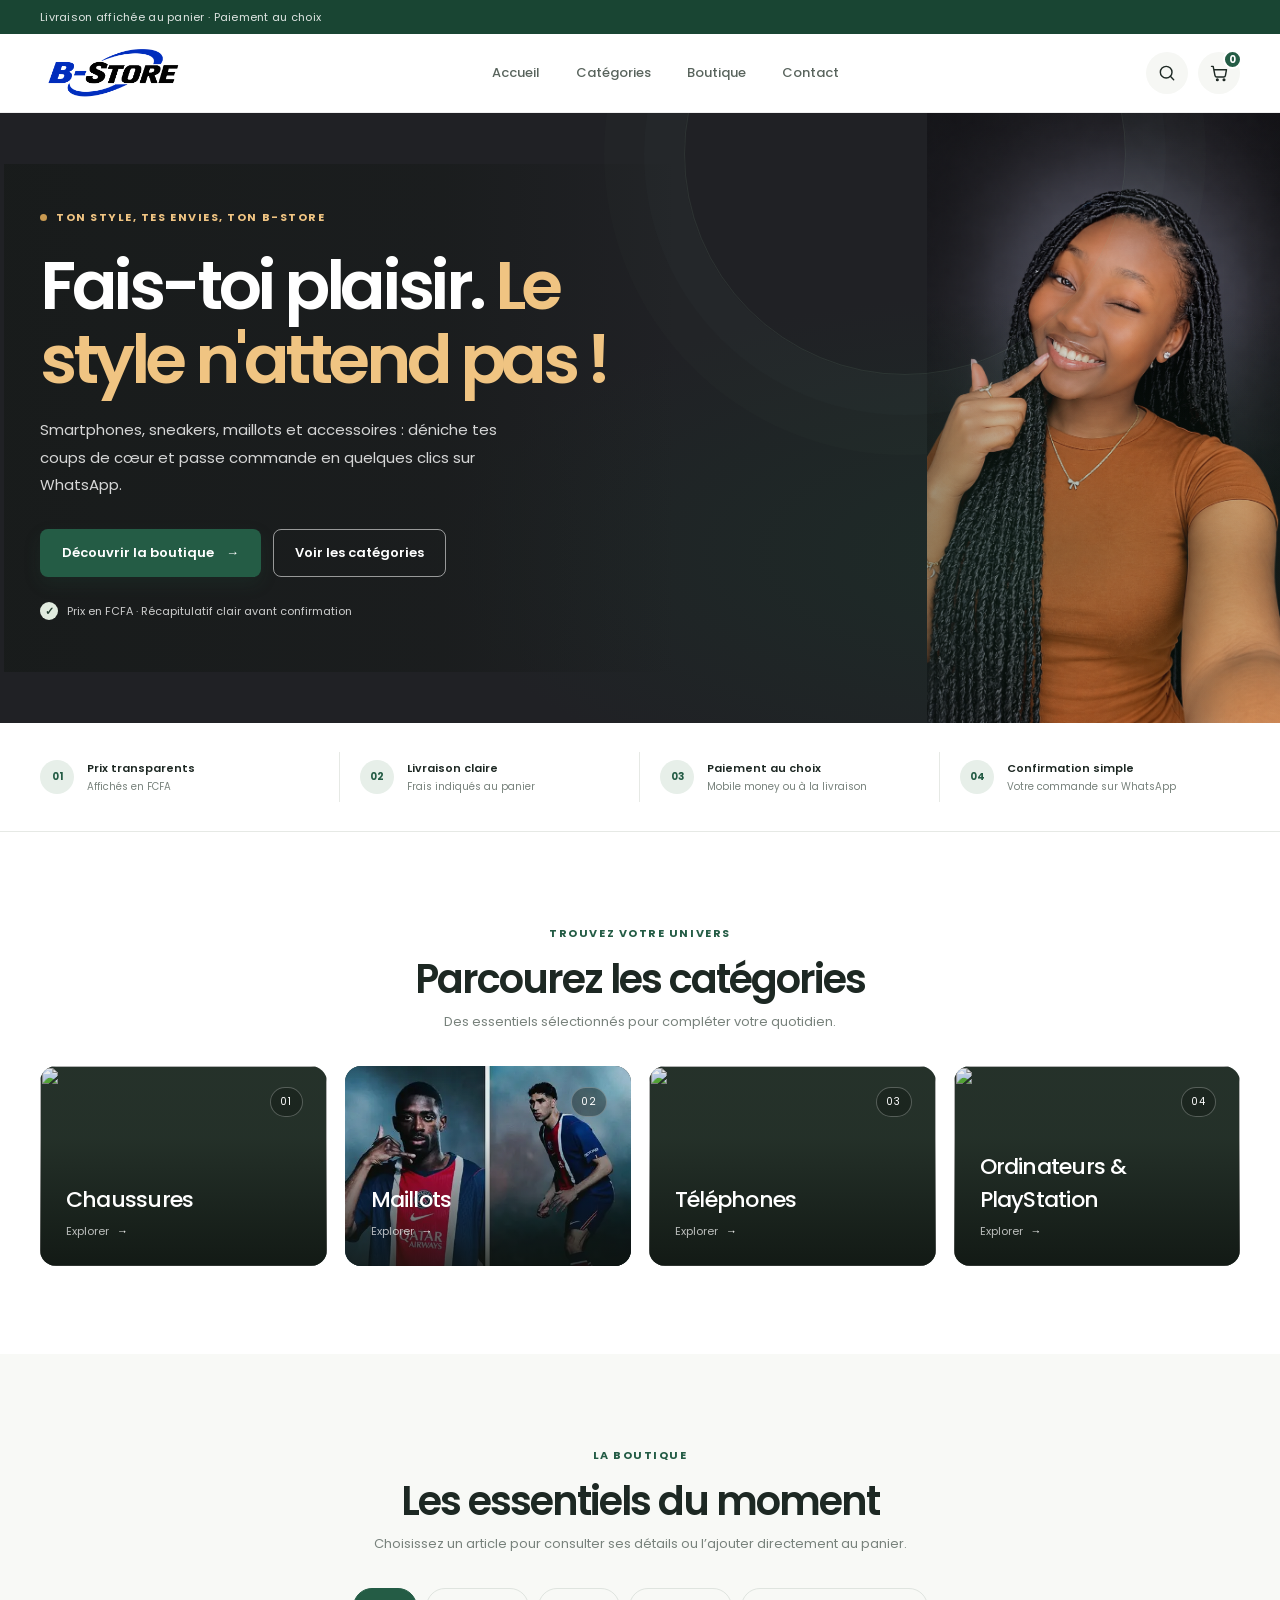
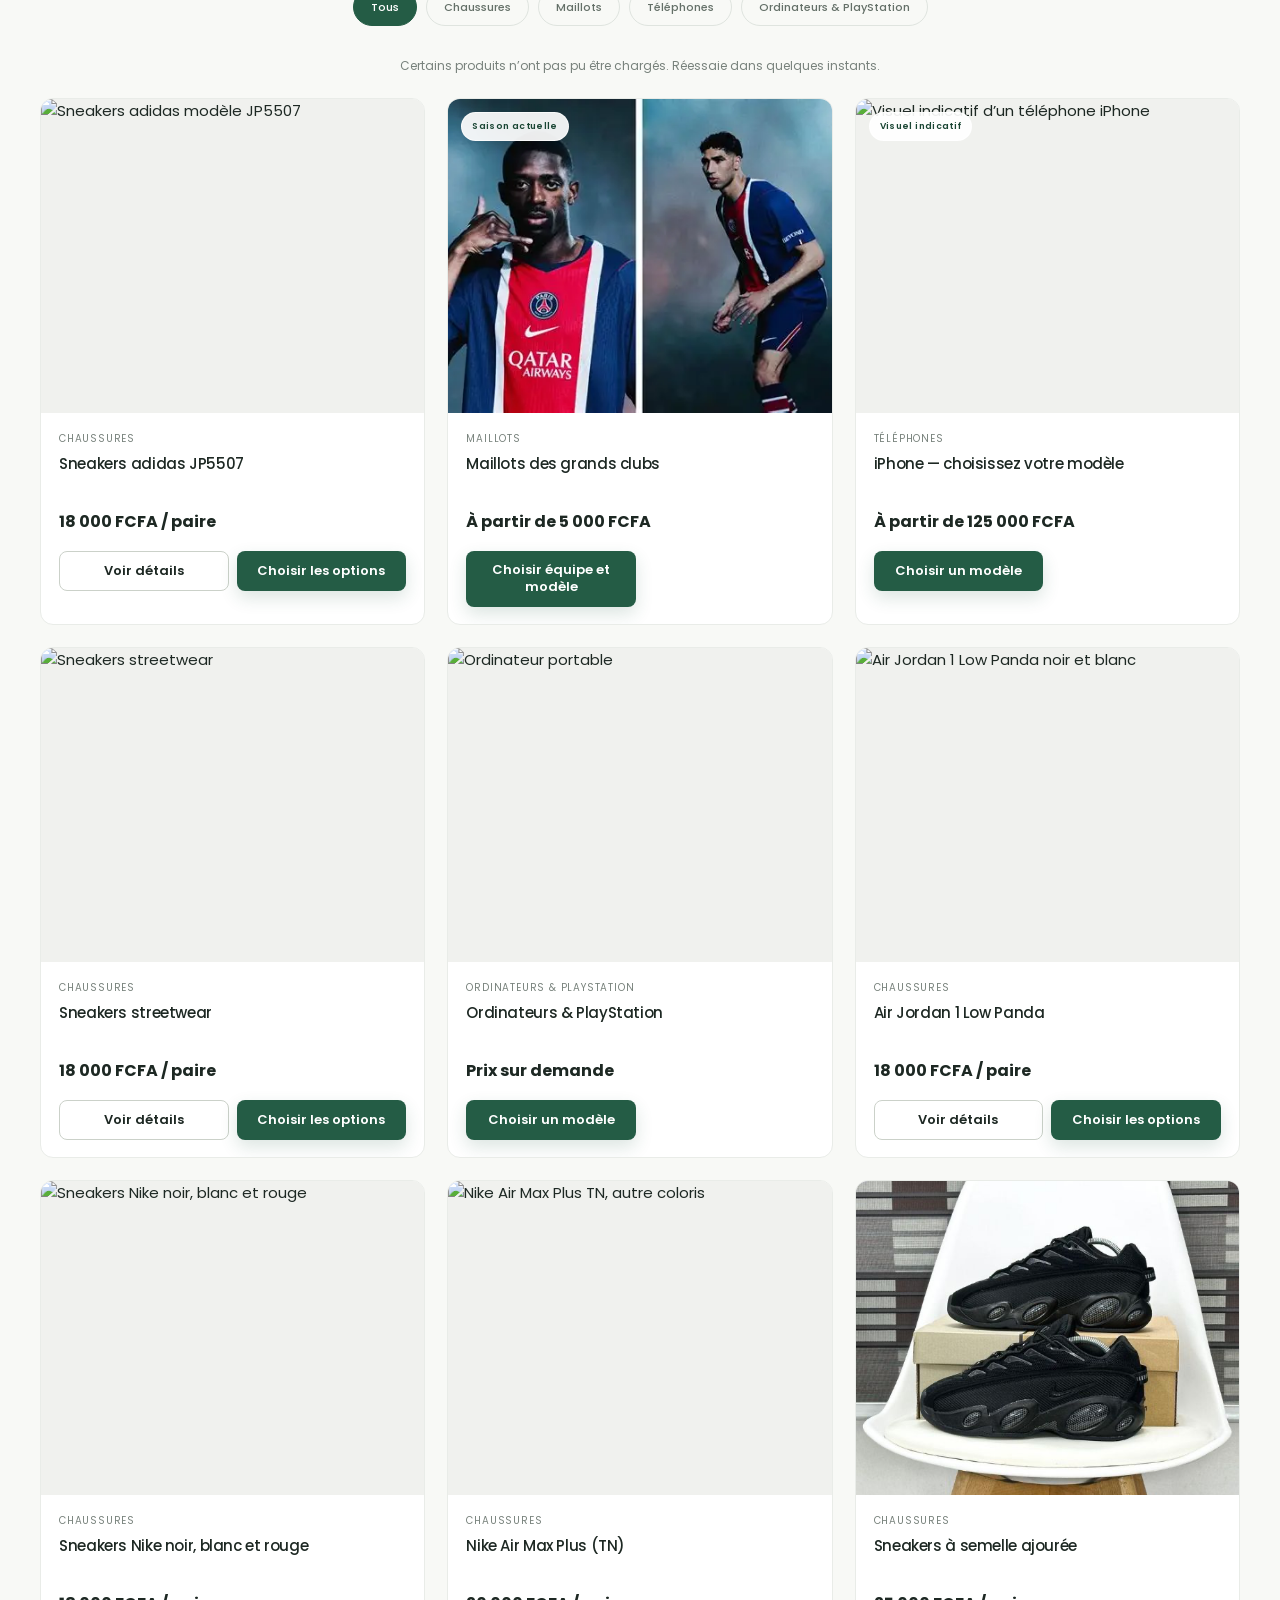
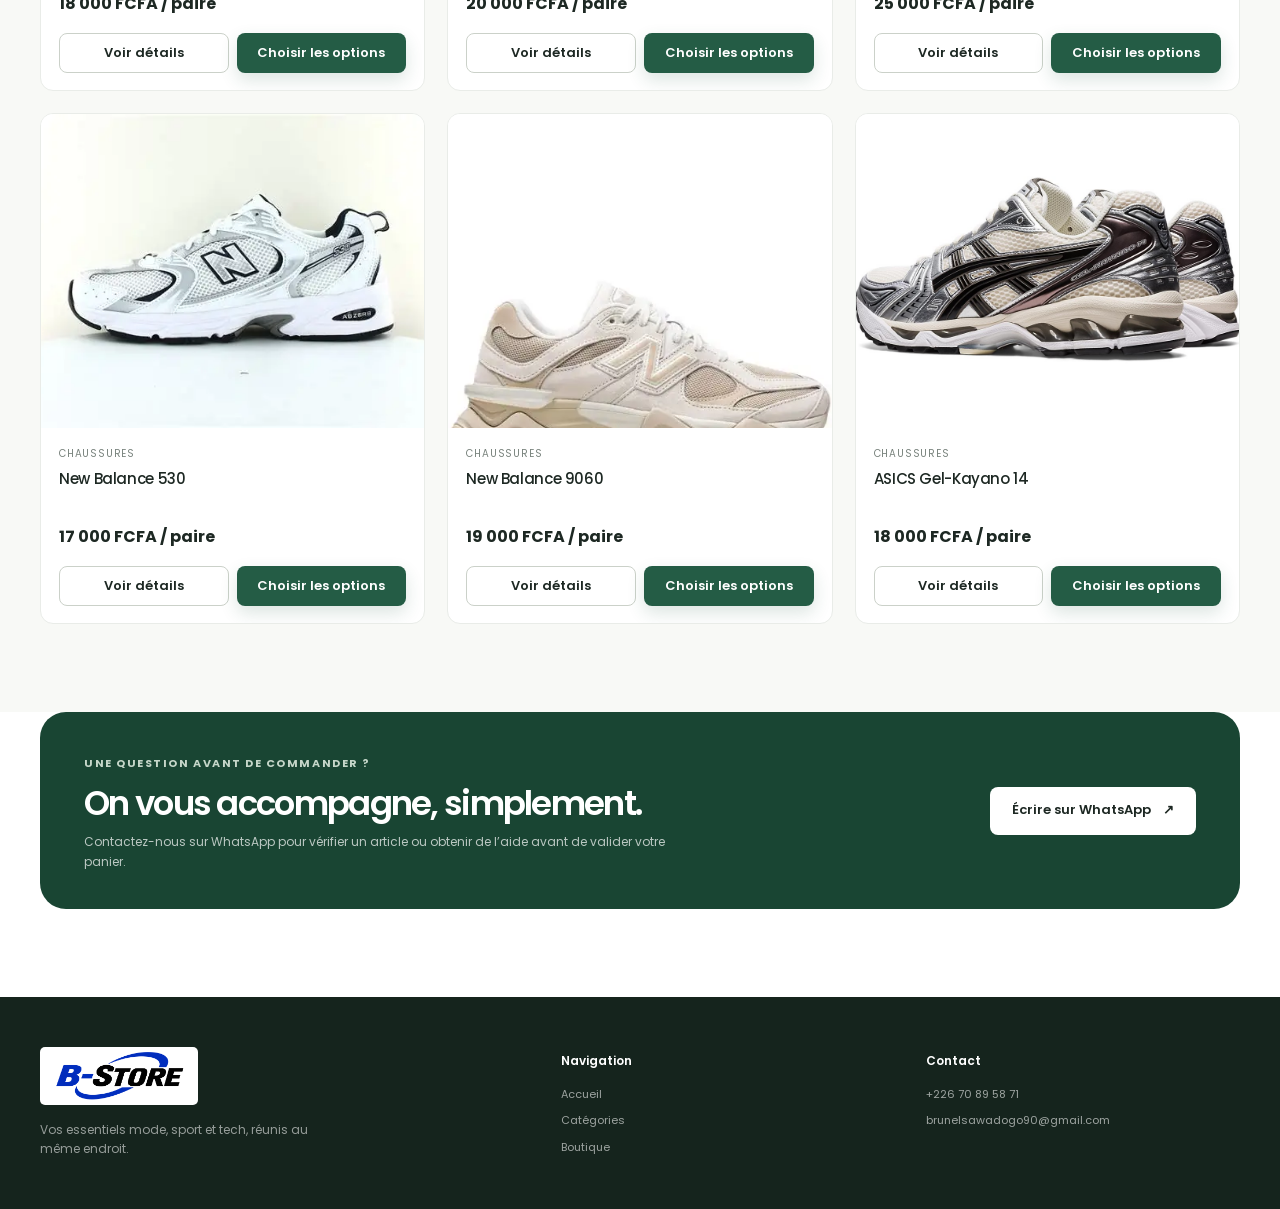
==== commit 3889be52: "Add files via upload" ====
--- a/index.html
+++ b/index.html
@@ -27,8 +27,7 @@
         <a href="index.html#contact">Contact</a>
       </nav>
       <div class="header__actions">
-        <a class="icon-btn" href=Bureau"#produits" aria-label="Voir les produits">
-        <a class="icon-btn" href=Bureau"#produits" aria-label="Voir les produits">
+        <a class="icon-btn" href="#produits" aria-label="Voir les produits">
           <svg viewBox="0 0 24 24" aria-hidden="true"><circle cx="11" cy="11" r="7"></circle><path d="m20 20-4-4"></path></svg>
         </a>
         <button class="icon-btn cart-btn" id="openCart" aria-label="Ouvrir le panier">
@@ -117,6 +116,7 @@
           <button class="filter-btn" data-filter="electronique" type="button">Ordinateurs &amp; PlayStation</button>
         </div>
 
+        <p id="managedCatalogStatus" class="catalog-status" role="status" hidden></p>
         <div class="products" id="productsGrid">
           <article class="product-card" data-cat="chaussures" data-id="p1" data-name="Sneakers adidas JP5507" data-price="18000" data-img="https://assets.adidas.com/images/w_1880,f_auto,q_auto/be661c788b5a4ddbb9963b01f59c7c81_9366/JP5507_09_standard.jpg">
             <div class="product-card__img">
@@ -391,6 +391,8 @@
 
   <div class="toast" id="toast">Produit ajouté au panier ✅</div>
 
+  <script src="https://cdn.jsdelivr.net/npm/@supabase/supabase-js@2"></script>
+  <script src="supabase-config.js"></script>
   <script src="script.js"></script>
 </body>
 </html>
--- a/storefront.css
+++ b/storefront.css
@@ -216,6 +216,7 @@
 .category-card__link span { margin-left: 5px; color: white; }
 
 .filters { display: flex; flex-wrap: wrap; justify-content: center; gap: 9px; margin: 0 0 30px; }
+.catalog-status { margin: 0 0 22px; color: var(--muted); font-size: 12px; text-align: center; }
 .filter-btn { min-height: 38px; padding: 8px 17px; color: #647068; background: transparent; border: 1px solid #dfe4df; border-radius: 30px; font-size: 11px; font-weight: 500; cursor: pointer; transition: all .2s; }
 .filter-btn:hover, .filter-btn.active { color: white; background: var(--green); border-color: var(--green); }
 .products { display: grid; grid-template-columns: repeat(3, minmax(0, 1fr)); gap: 22px; }
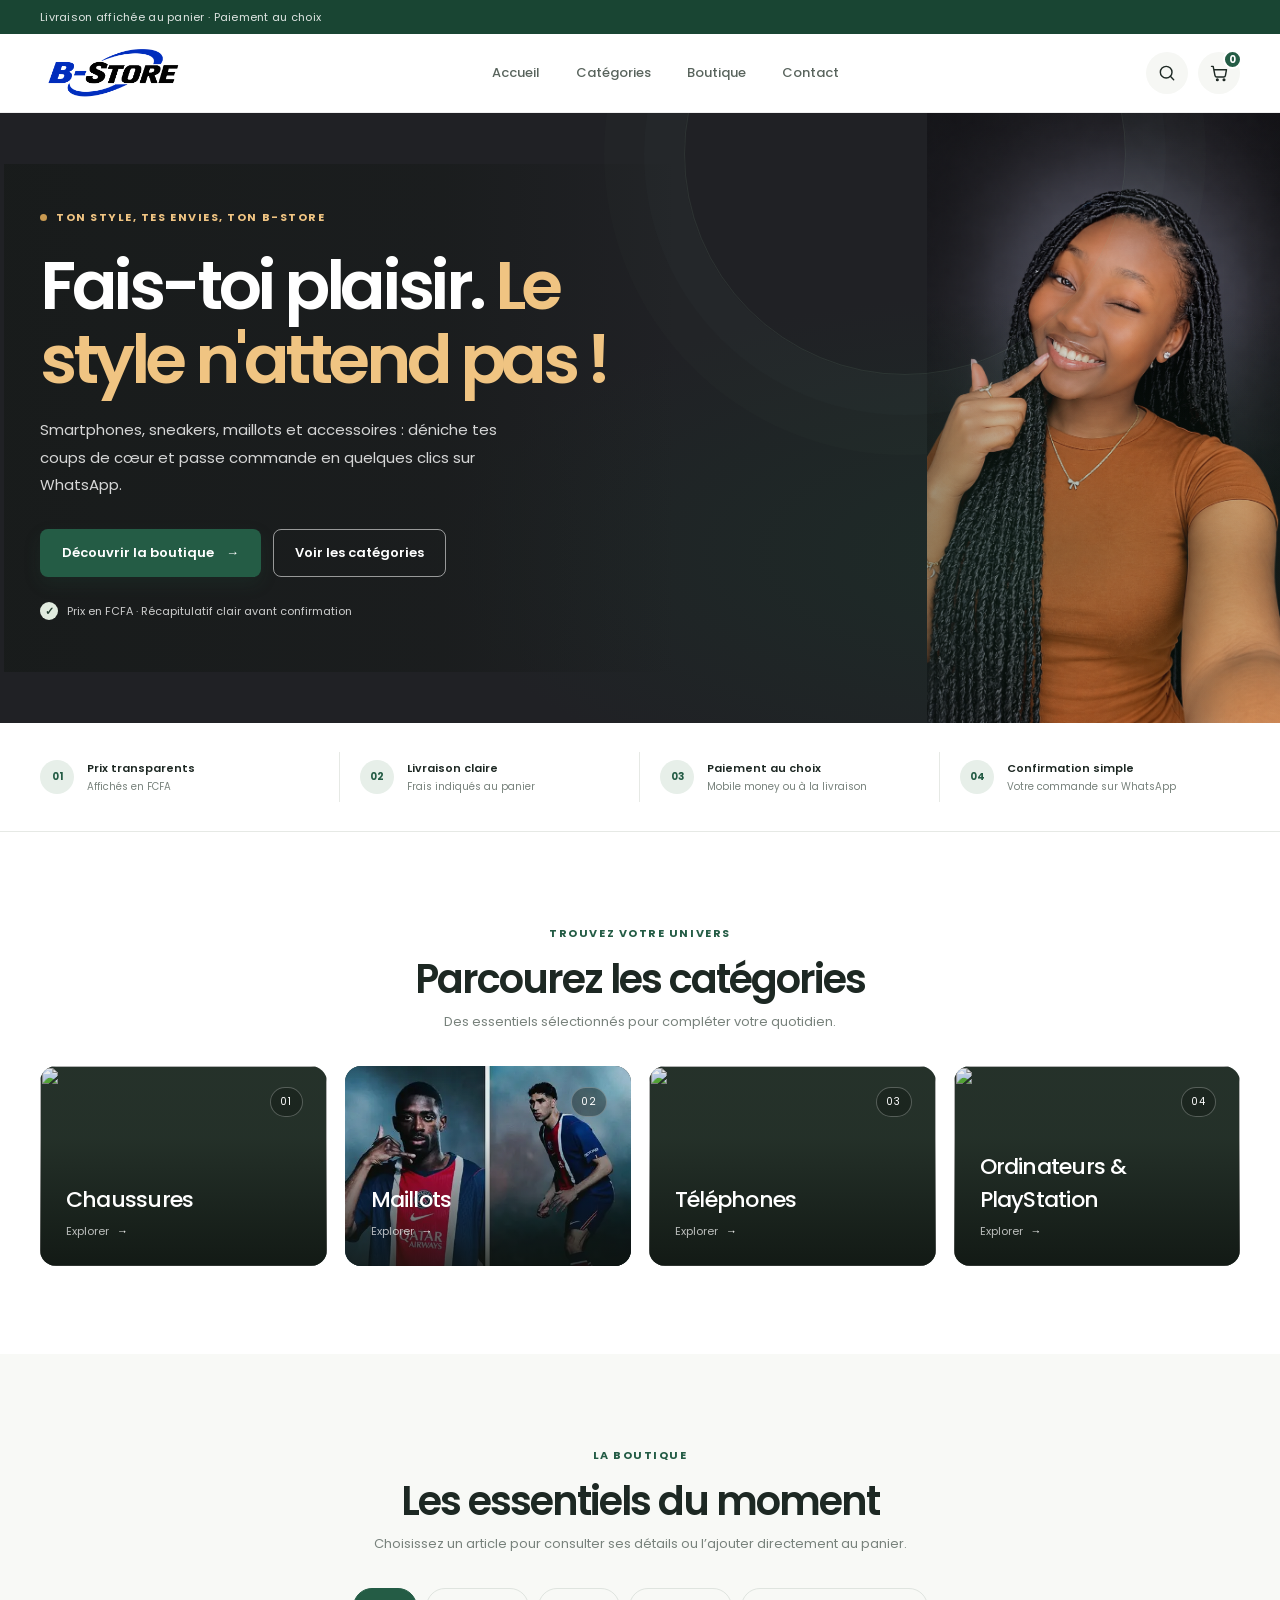
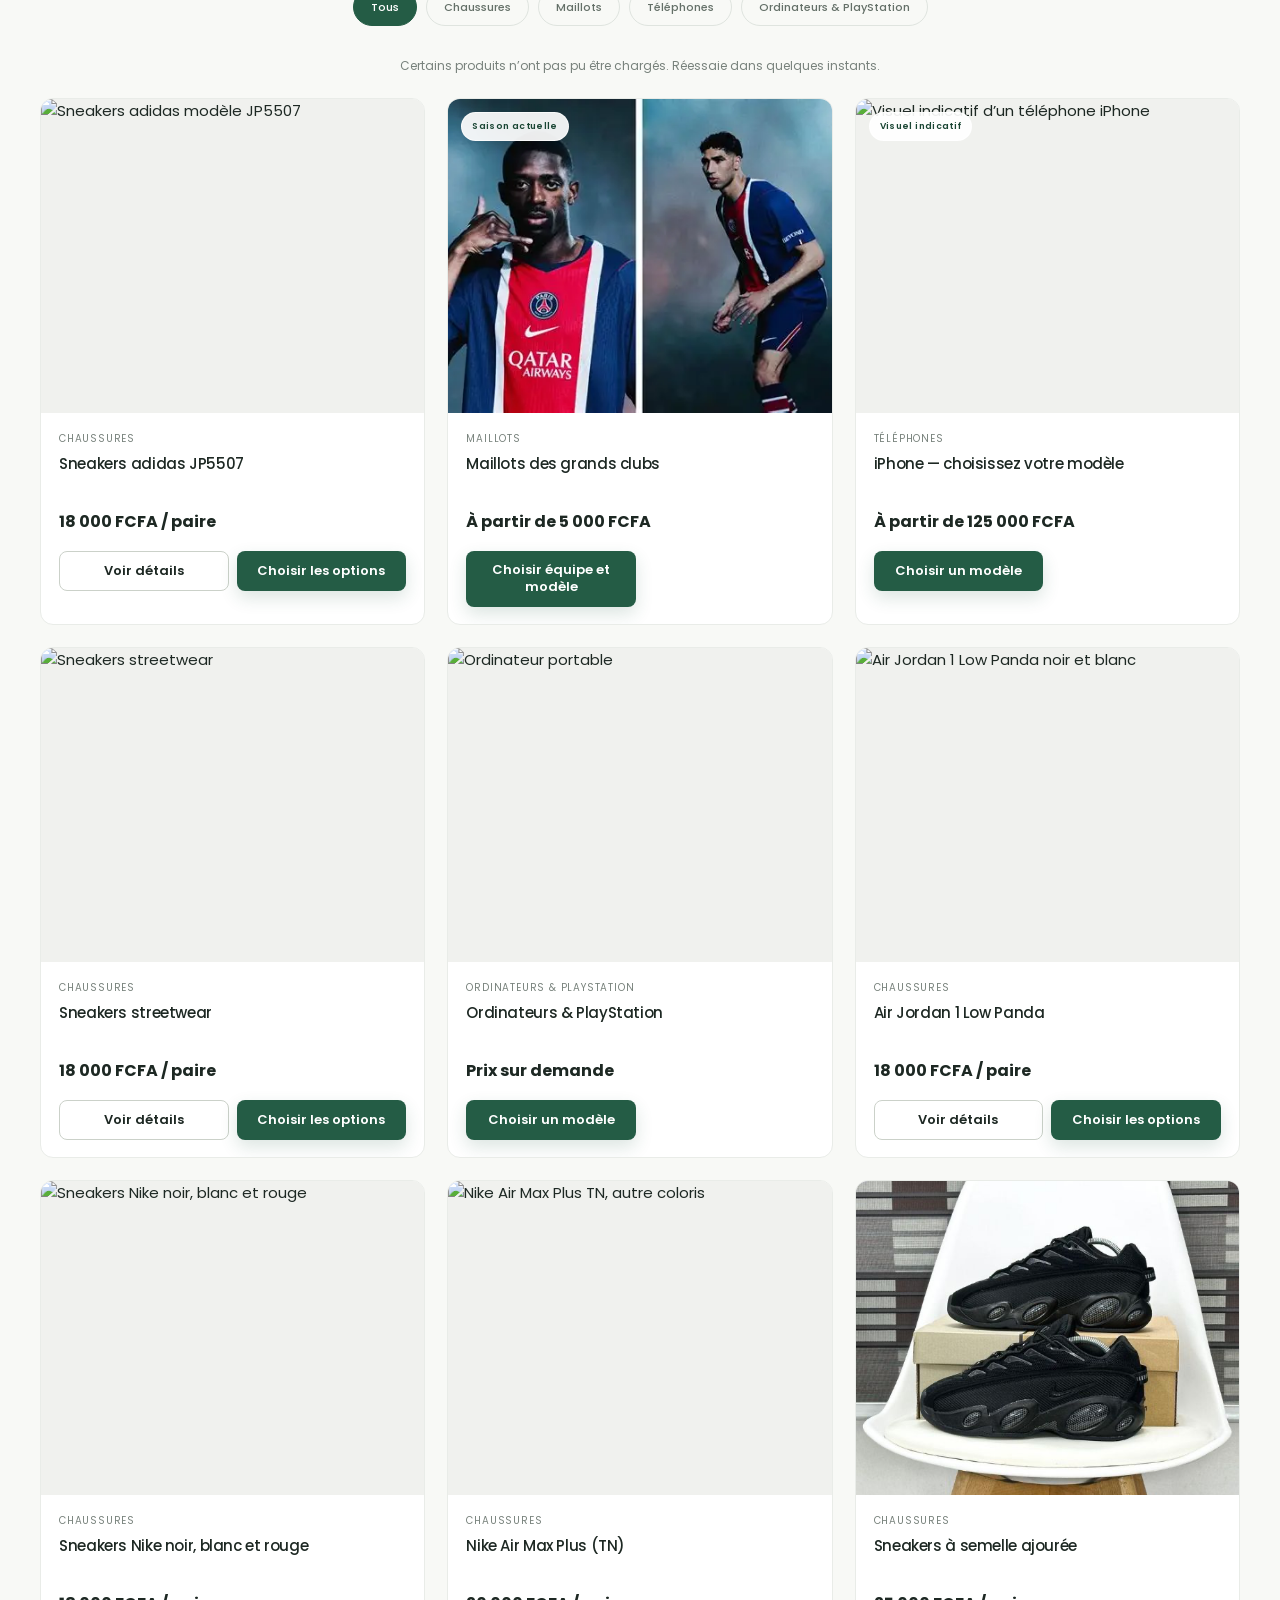
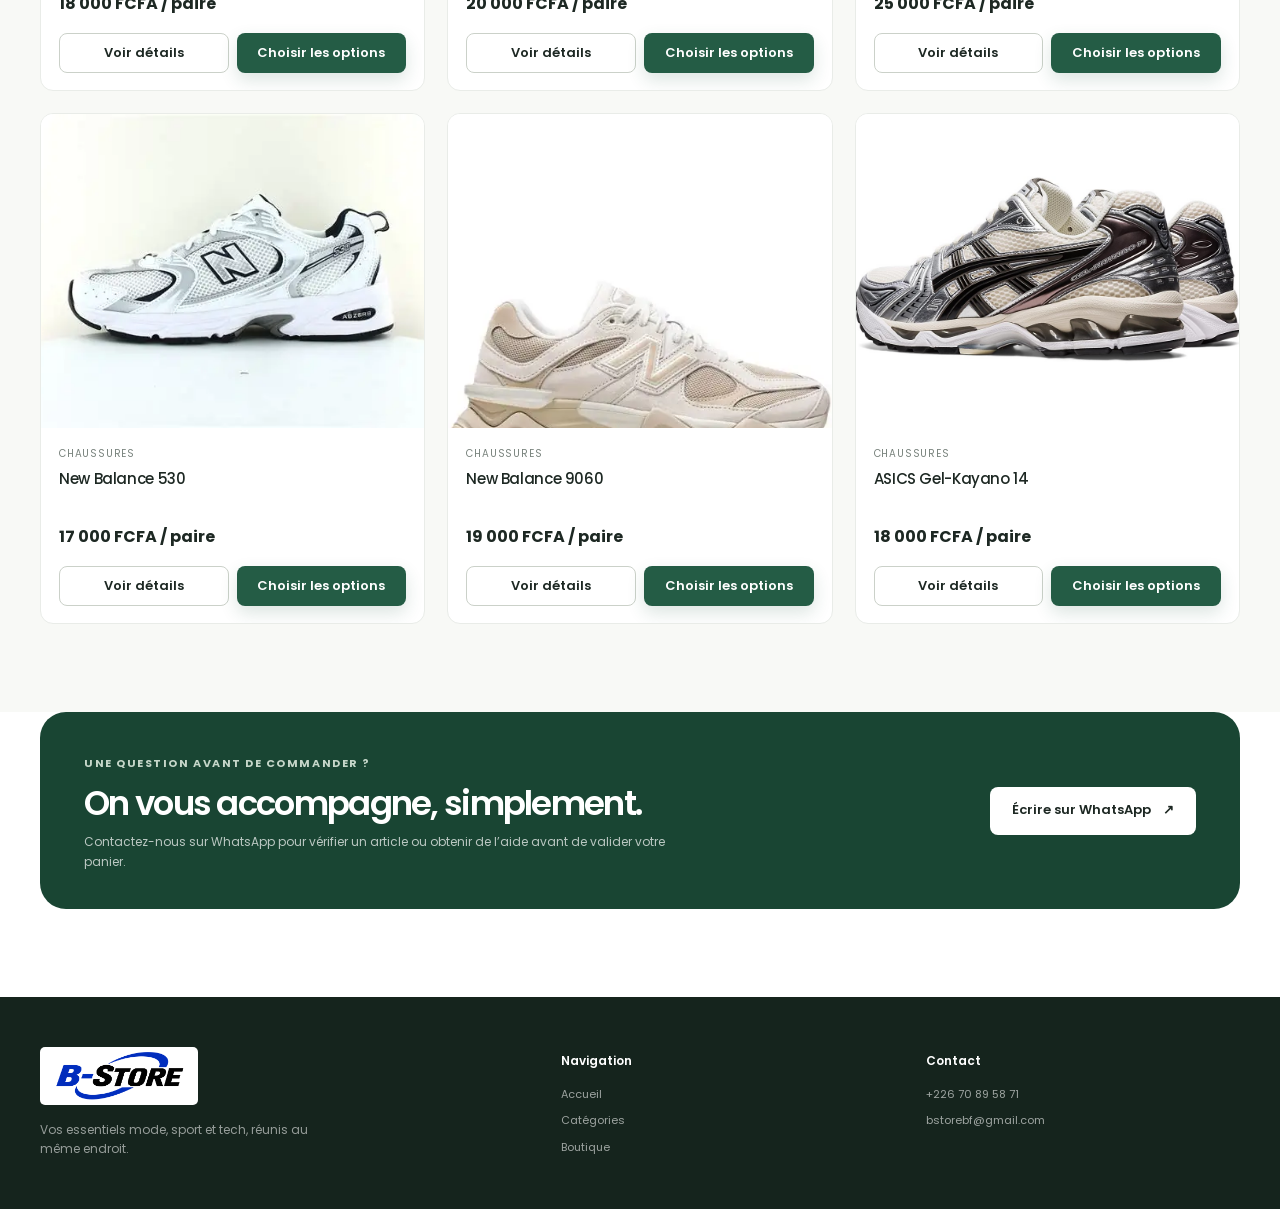
==== commit 7f45aece: "Add files via upload" ====
--- a/index.html
+++ b/index.html
@@ -356,7 +356,7 @@
         <h4>Contact</h4>
         <ul>
           <li><a href="tel:+22670895871">+226 70 89 58 71</a></li>
-          <li><a href="mailto:brunelsawadogo90@gmail.com">brunelsawadogo90@gmail.com</a></li>
+          <li><a href="mailto:bstorebf@gmail.com">bstorebf@gmail.com</a></li>
         </ul>
       </div>
     </div>
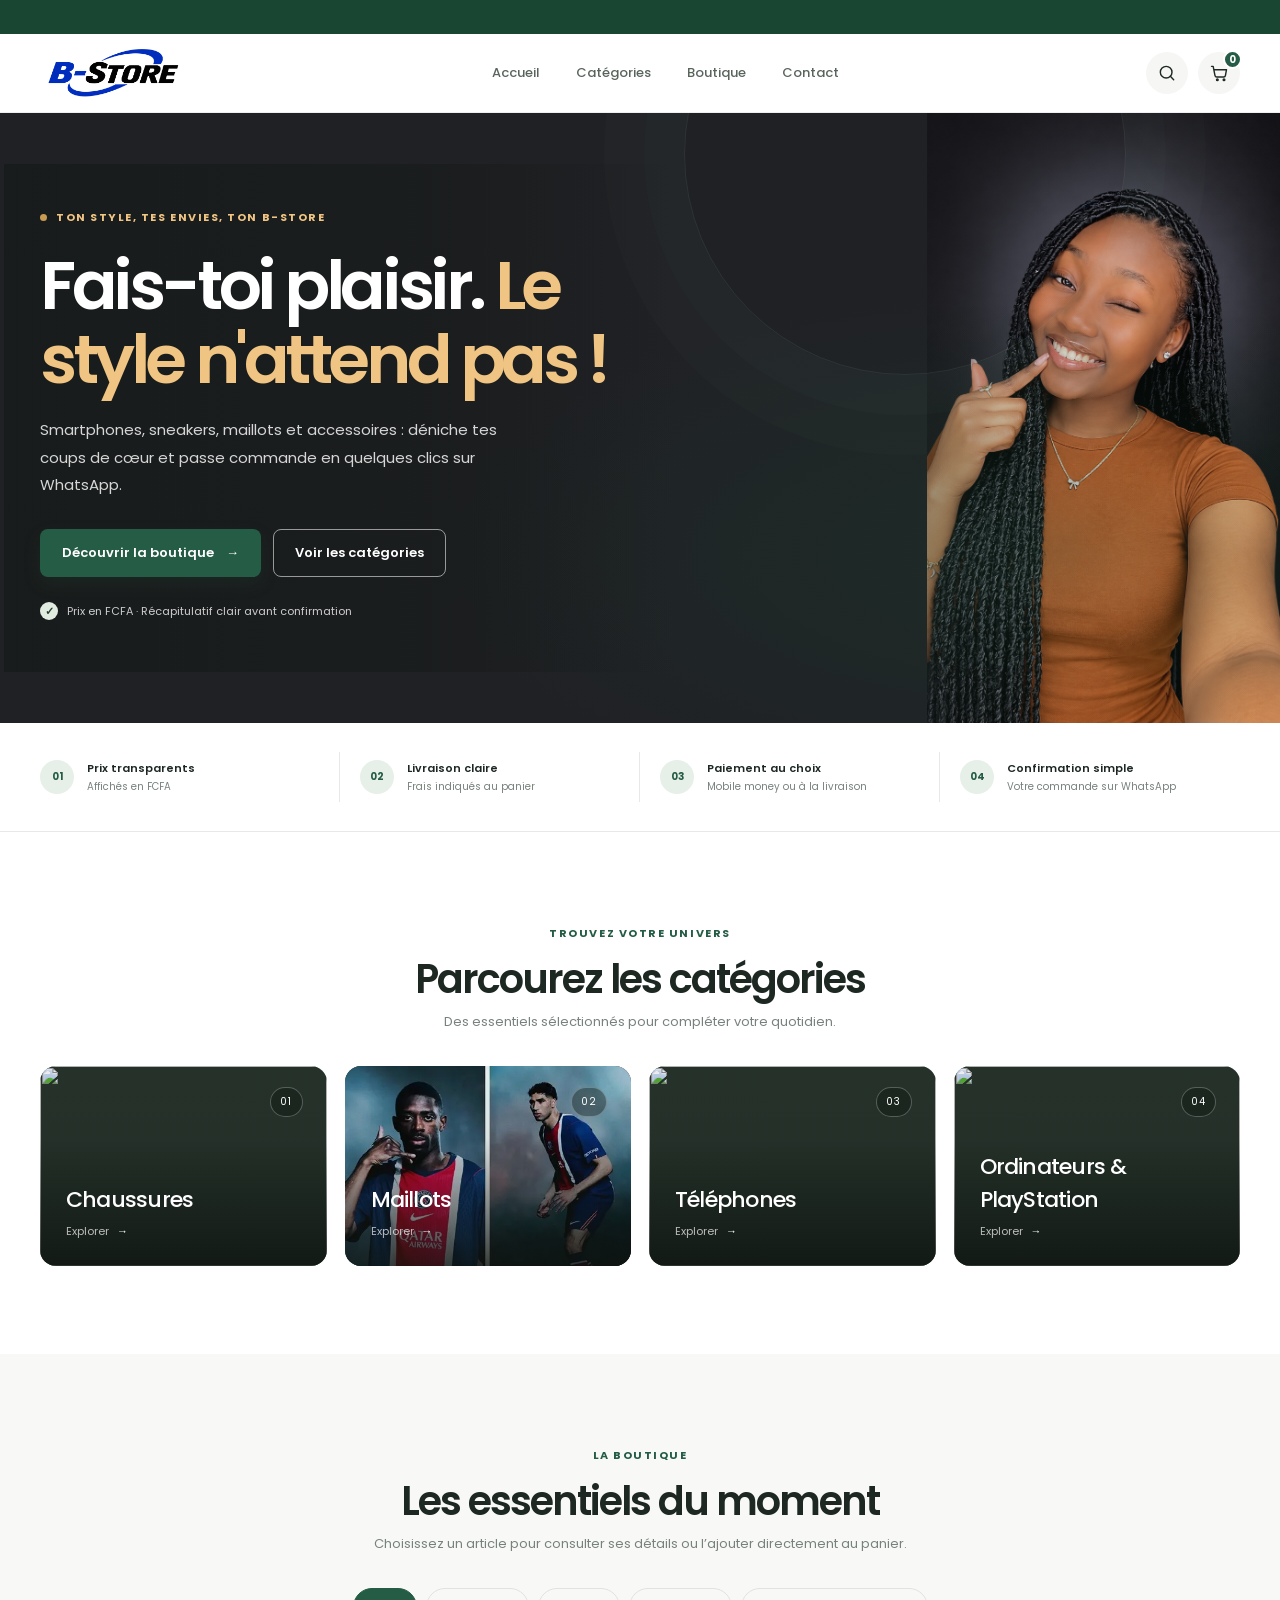
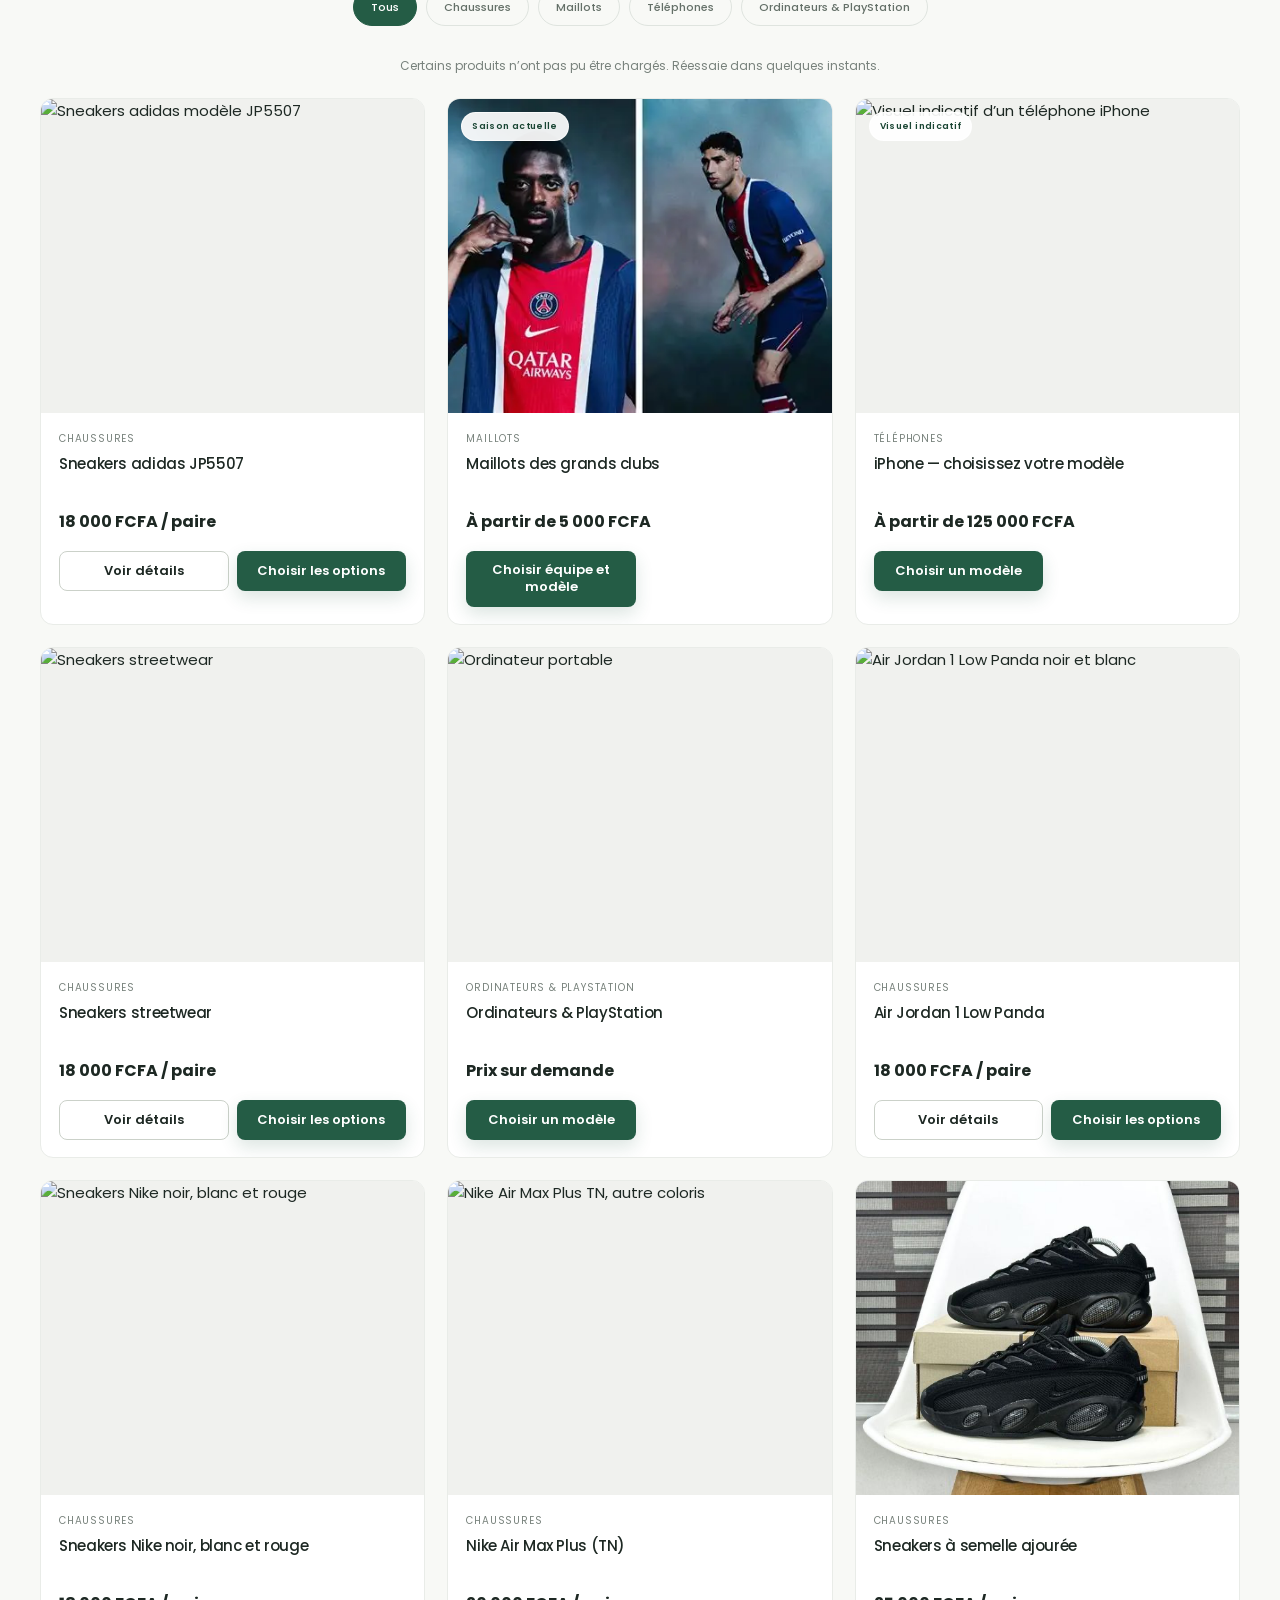
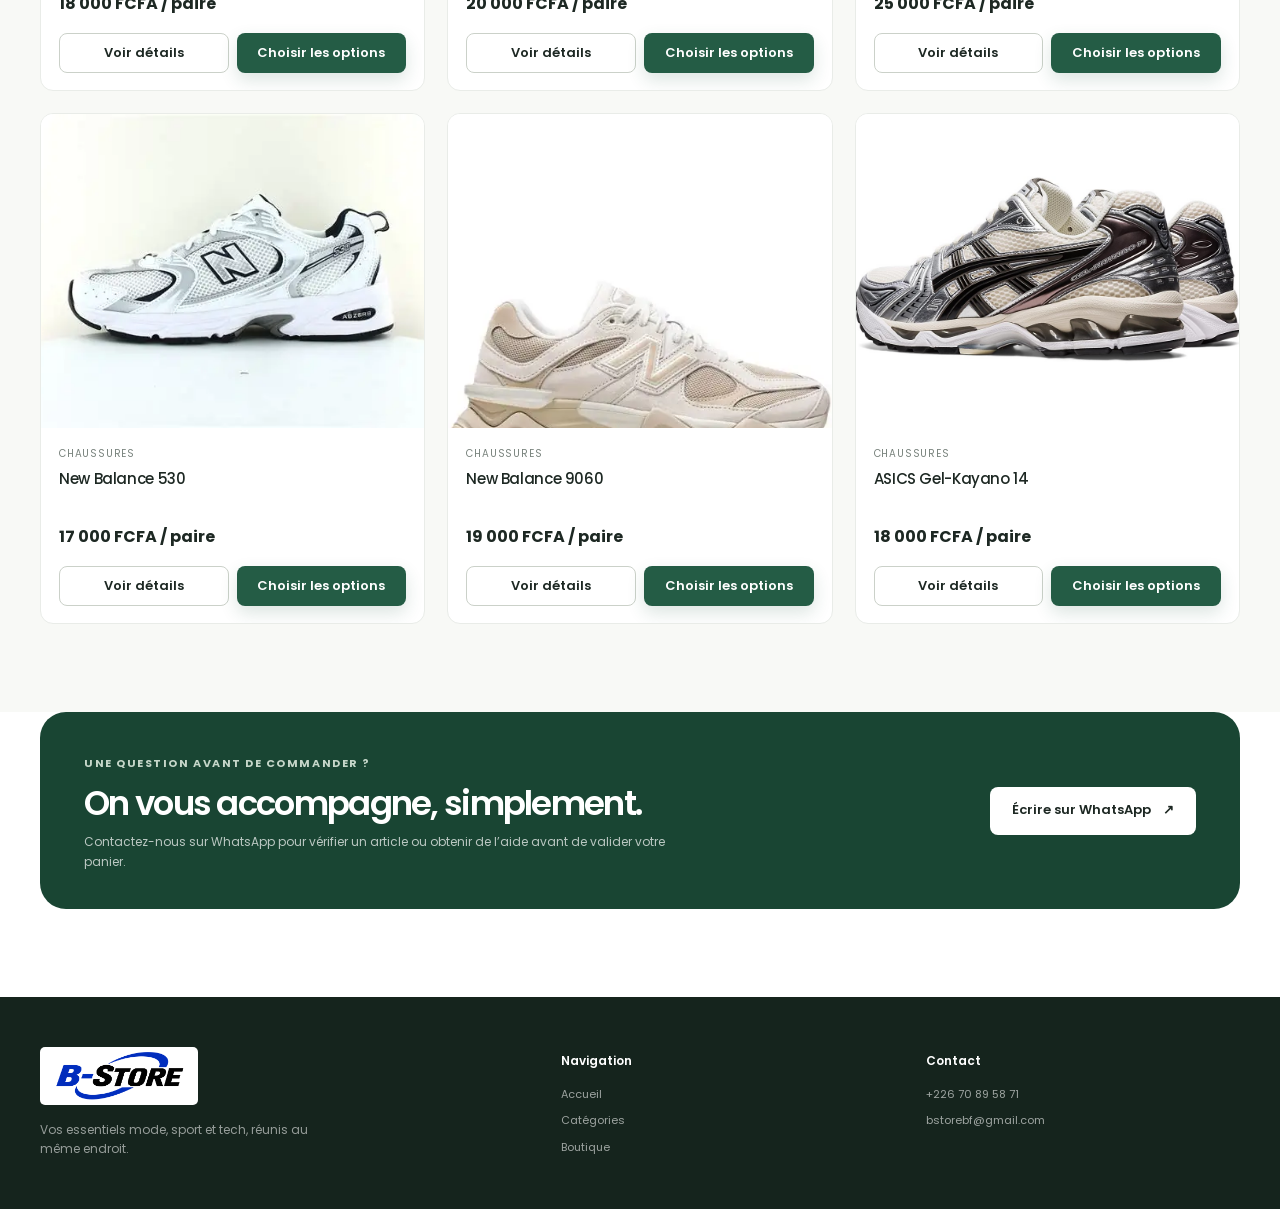
==== commit 6c798993: "Add files via upload" ====
--- a/index.html
+++ b/index.html
@@ -12,7 +12,7 @@
 <body>
   <div class="announcement-bar">
     <div class="container announcement-bar__inner">
-      <span>Livraison affichée au panier · Paiement au choix</span>
+      <span></span>
     </div>
   </div>
   <header class="header">
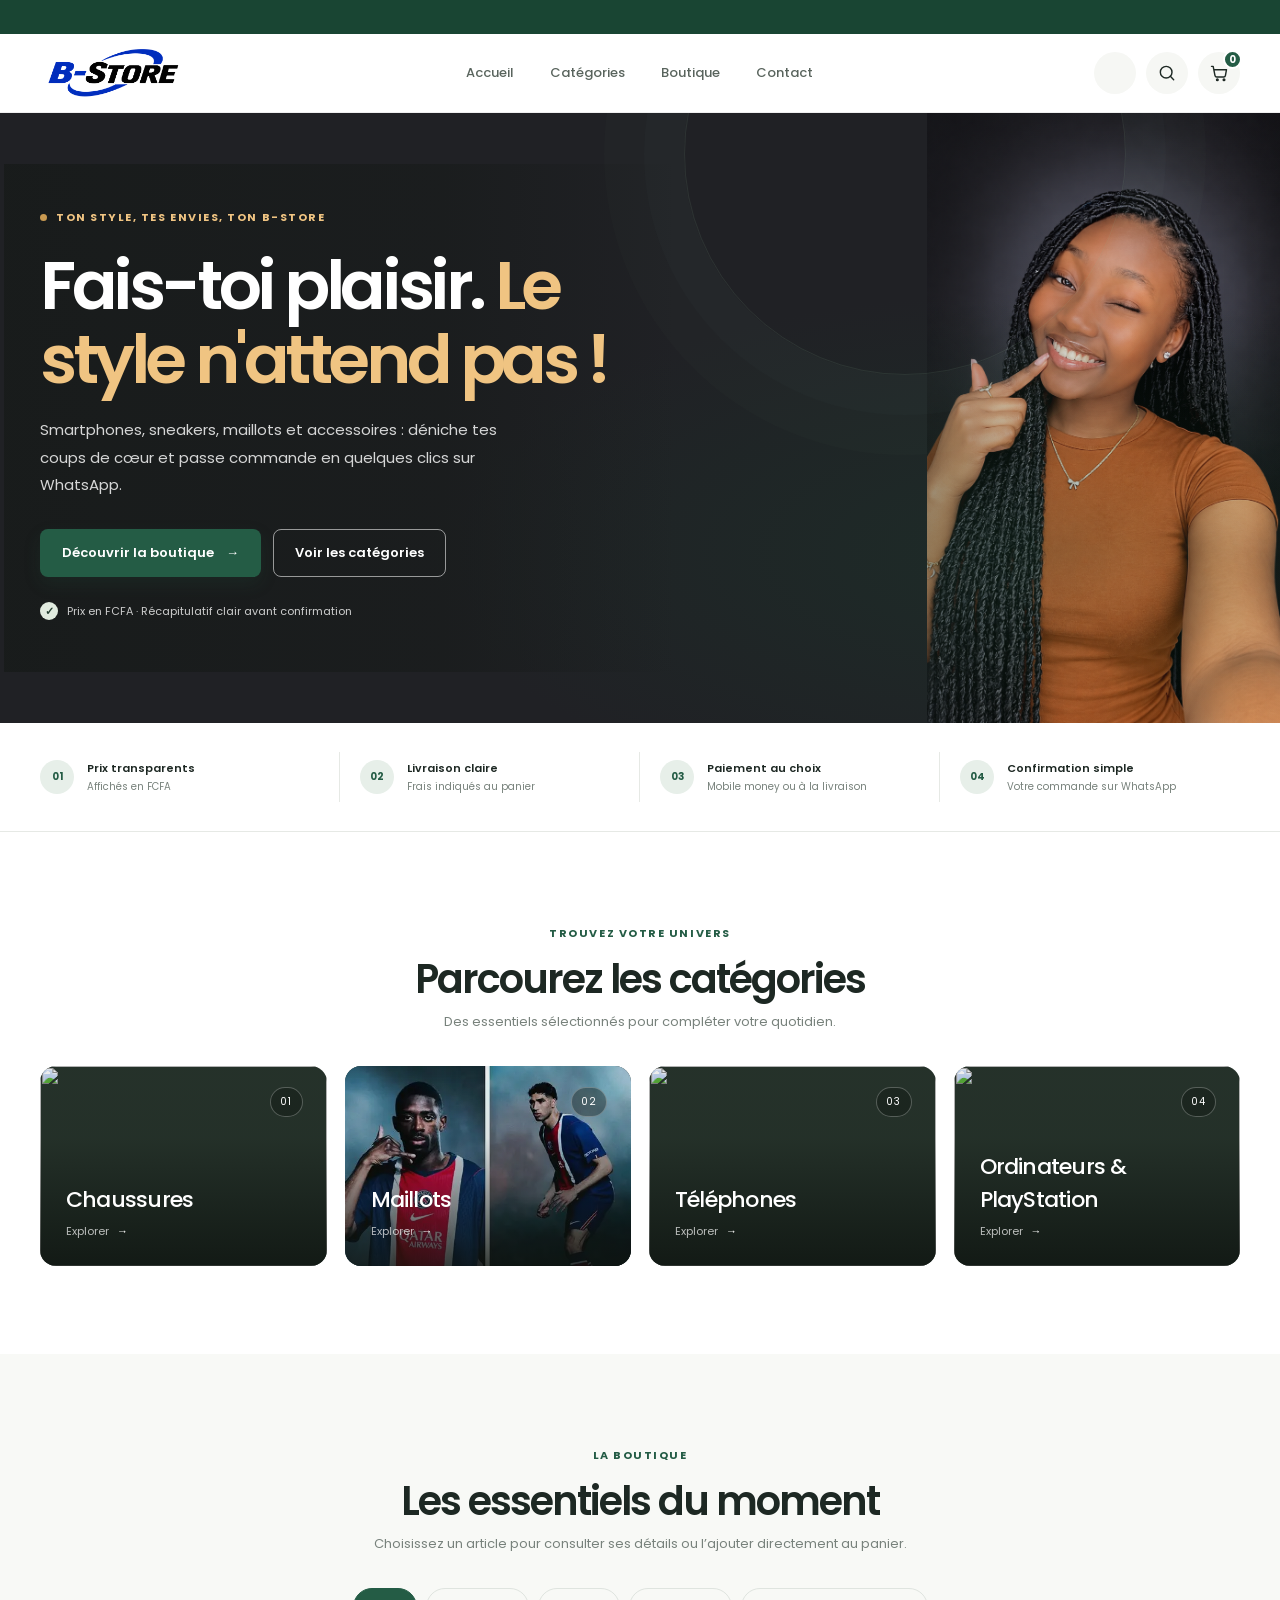
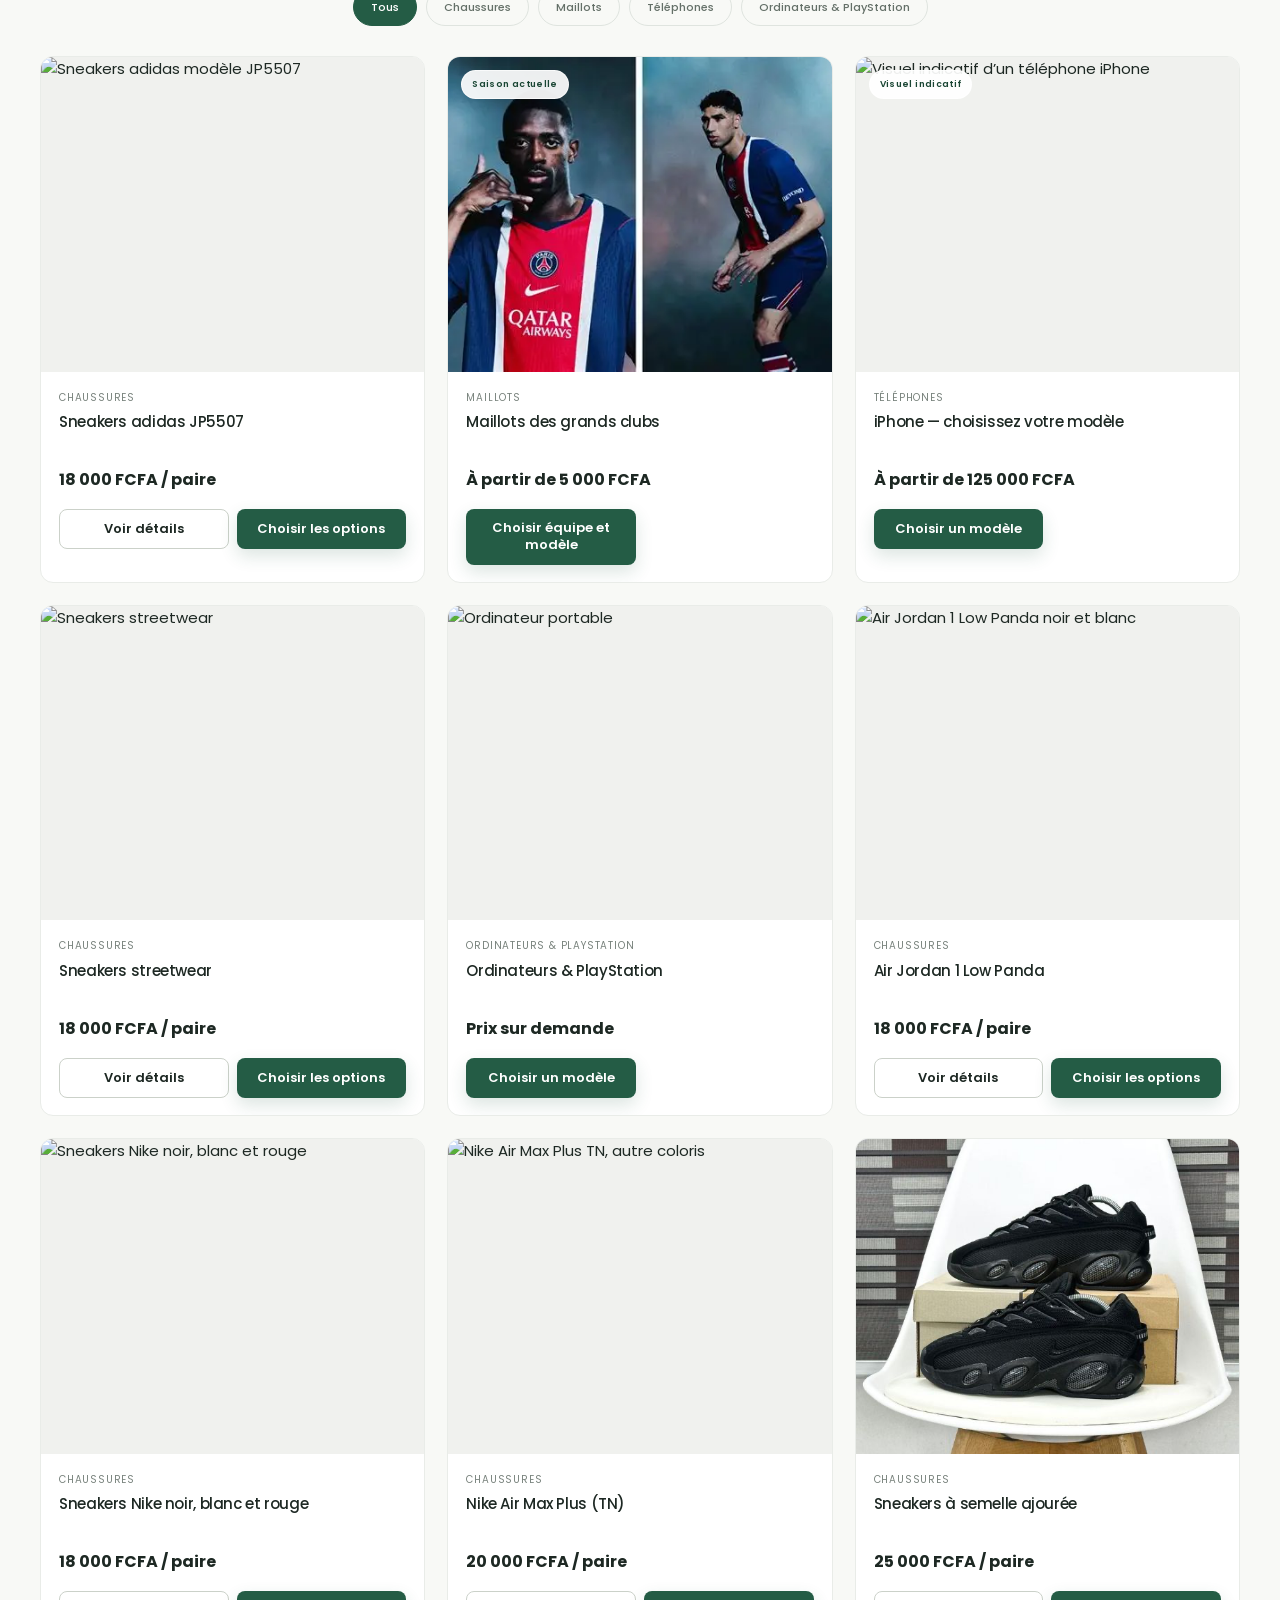
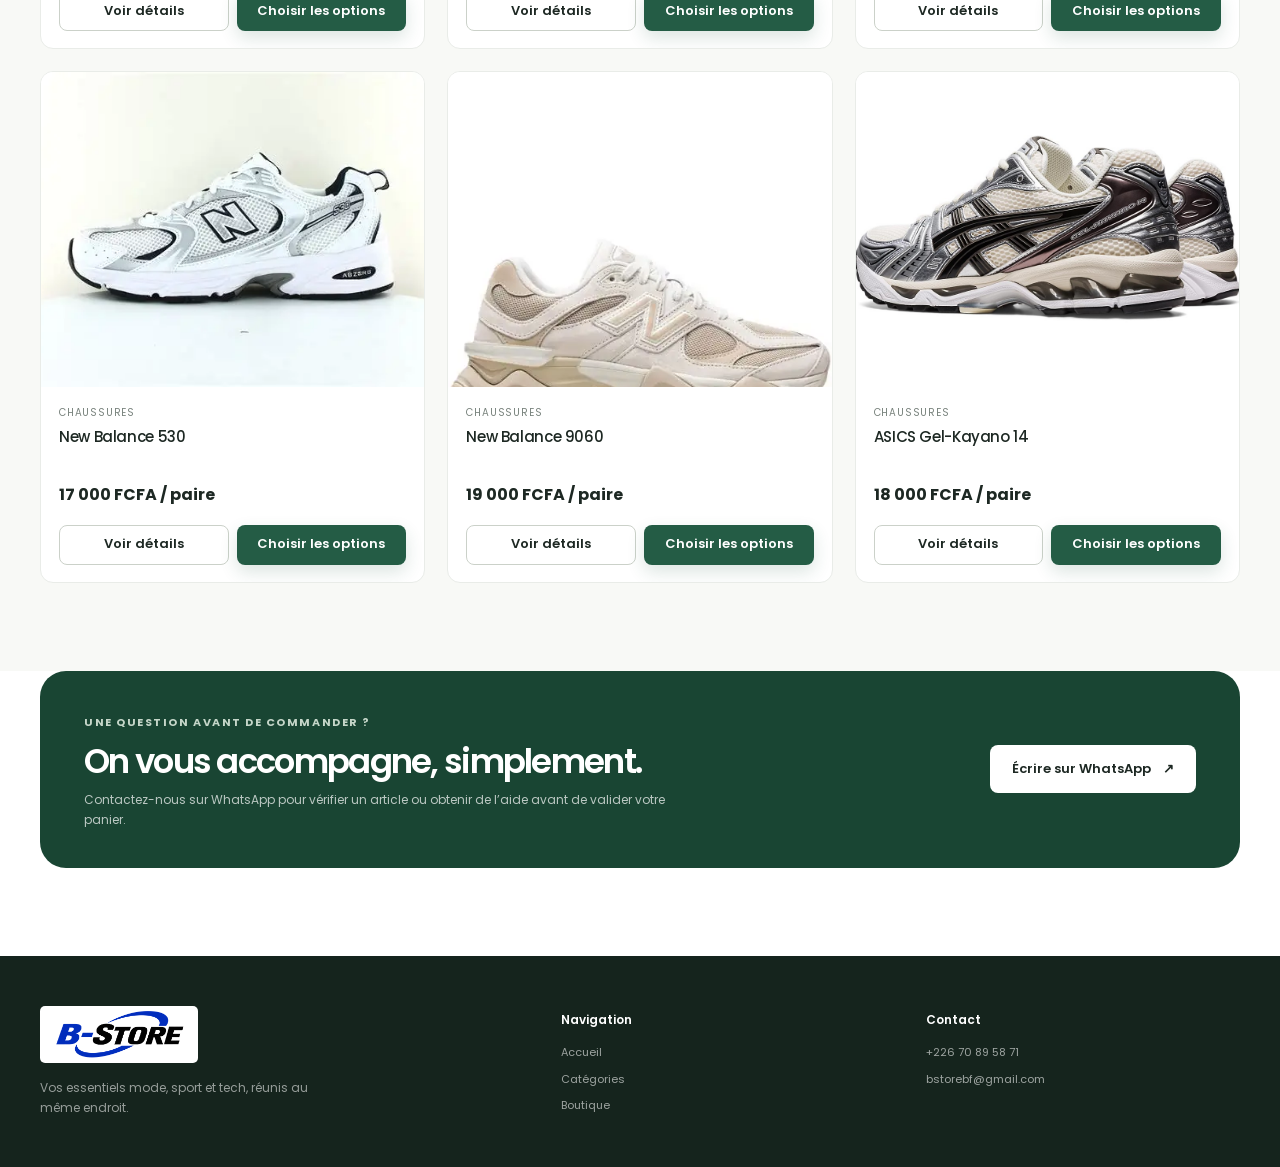
==== commit b92625b7: "Add files via upload" ====
--- a/index.html
+++ b/index.html
@@ -27,7 +27,8 @@
         <a href="index.html#contact">Contact</a>
       </nav>
       <div class="header__actions">
-        <a class="icon-btn" href="#produits" aria-label="Voir les produits">
+        <a class="icon-btn" href=Bureau"#produits" aria-label="Voir les produits">
+        <a class="icon-btn" href=Bureau"#produits" aria-label="Voir les produits">
           <svg viewBox="0 0 24 24" aria-hidden="true"><circle cx="11" cy="11" r="7"></circle><path d="m20 20-4-4"></path></svg>
         </a>
         <button class="icon-btn cart-btn" id="openCart" aria-label="Ouvrir le panier">
@@ -116,7 +117,6 @@
           <button class="filter-btn" data-filter="electronique" type="button">Ordinateurs &amp; PlayStation</button>
         </div>
 
-        <p id="managedCatalogStatus" class="catalog-status" role="status" hidden></p>
         <div class="products" id="productsGrid">
           <article class="product-card" data-cat="chaussures" data-id="p1" data-name="Sneakers adidas JP5507" data-price="18000" data-img="https://assets.adidas.com/images/w_1880,f_auto,q_auto/be661c788b5a4ddbb9963b01f59c7c81_9366/JP5507_09_standard.jpg">
             <div class="product-card__img">
@@ -391,8 +391,6 @@
 
   <div class="toast" id="toast">Produit ajouté au panier ✅</div>
 
-  <script src="https://cdn.jsdelivr.net/npm/@supabase/supabase-js@2"></script>
-  <script src="supabase-config.js"></script>
   <script src="script.js"></script>
 </body>
 </html>
--- a/storefront.css
+++ b/storefront.css
@@ -281,6 +281,7 @@
 .color-btn:hover, .color-btn.active { background: #f2f7f3; border-color: var(--green); }
 .color-swatch { width: 18px; height: 18px; flex: 0 0 auto; background: var(--swatch-color); border: 1px solid rgba(29,40,35,.18); border-radius: 50%; box-shadow: inset 0 0 0 1px rgba(255,255,255,.2); }
 .product-select { width: 100%; min-height: 48px; padding: 10px 42px 10px 13px; color: var(--ink); background: white; border: 1px solid #dce1dc; border-radius: 8px; font: inherit; font-size: 13px; }
+.color-request-hint { display: block; margin-top: 5px; color: var(--muted); font-size: 10px; }
 .product-select:disabled { color: var(--muted); background: #f3f4f1; cursor: not-allowed; }
 .color-btn.active .color-swatch { outline: 2px solid var(--green); outline-offset: 2px; }
 .product-info__actions { display: flex; flex-wrap: wrap; gap: 10px; margin: 24px 0; }
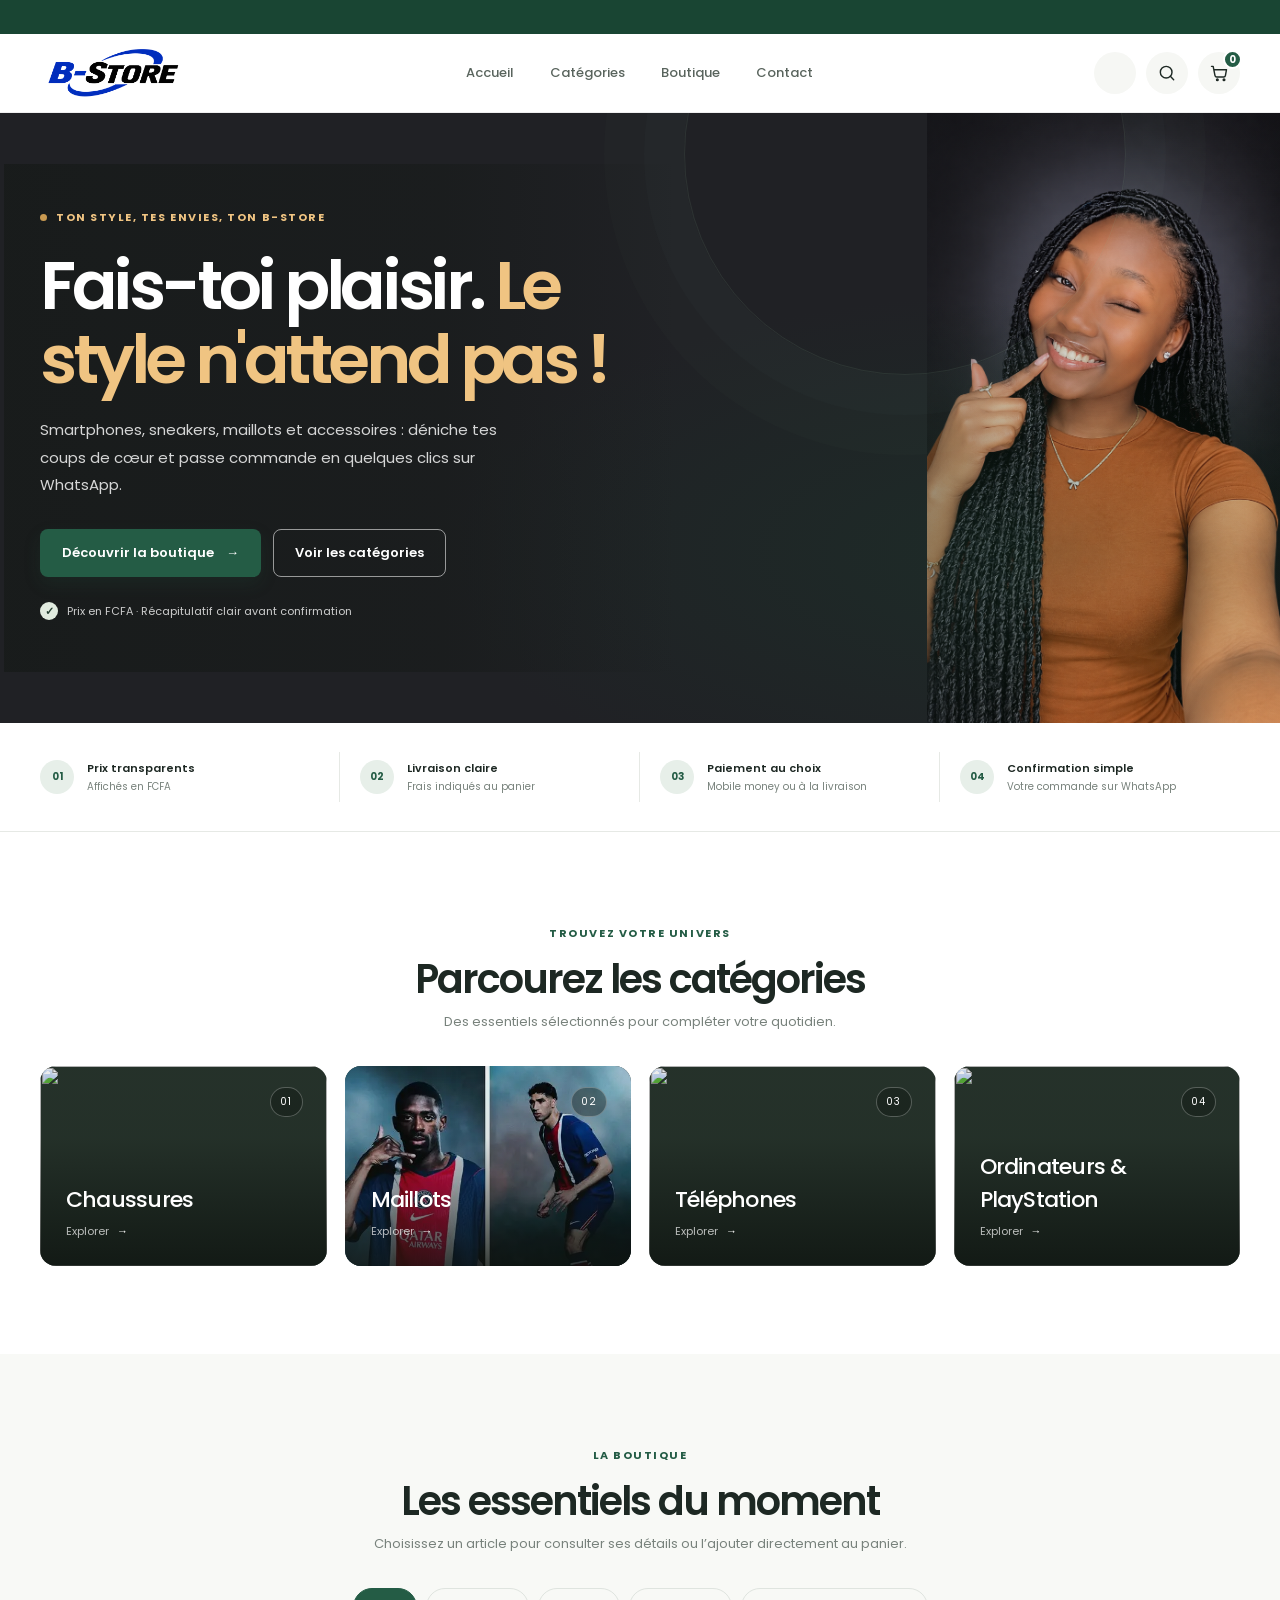
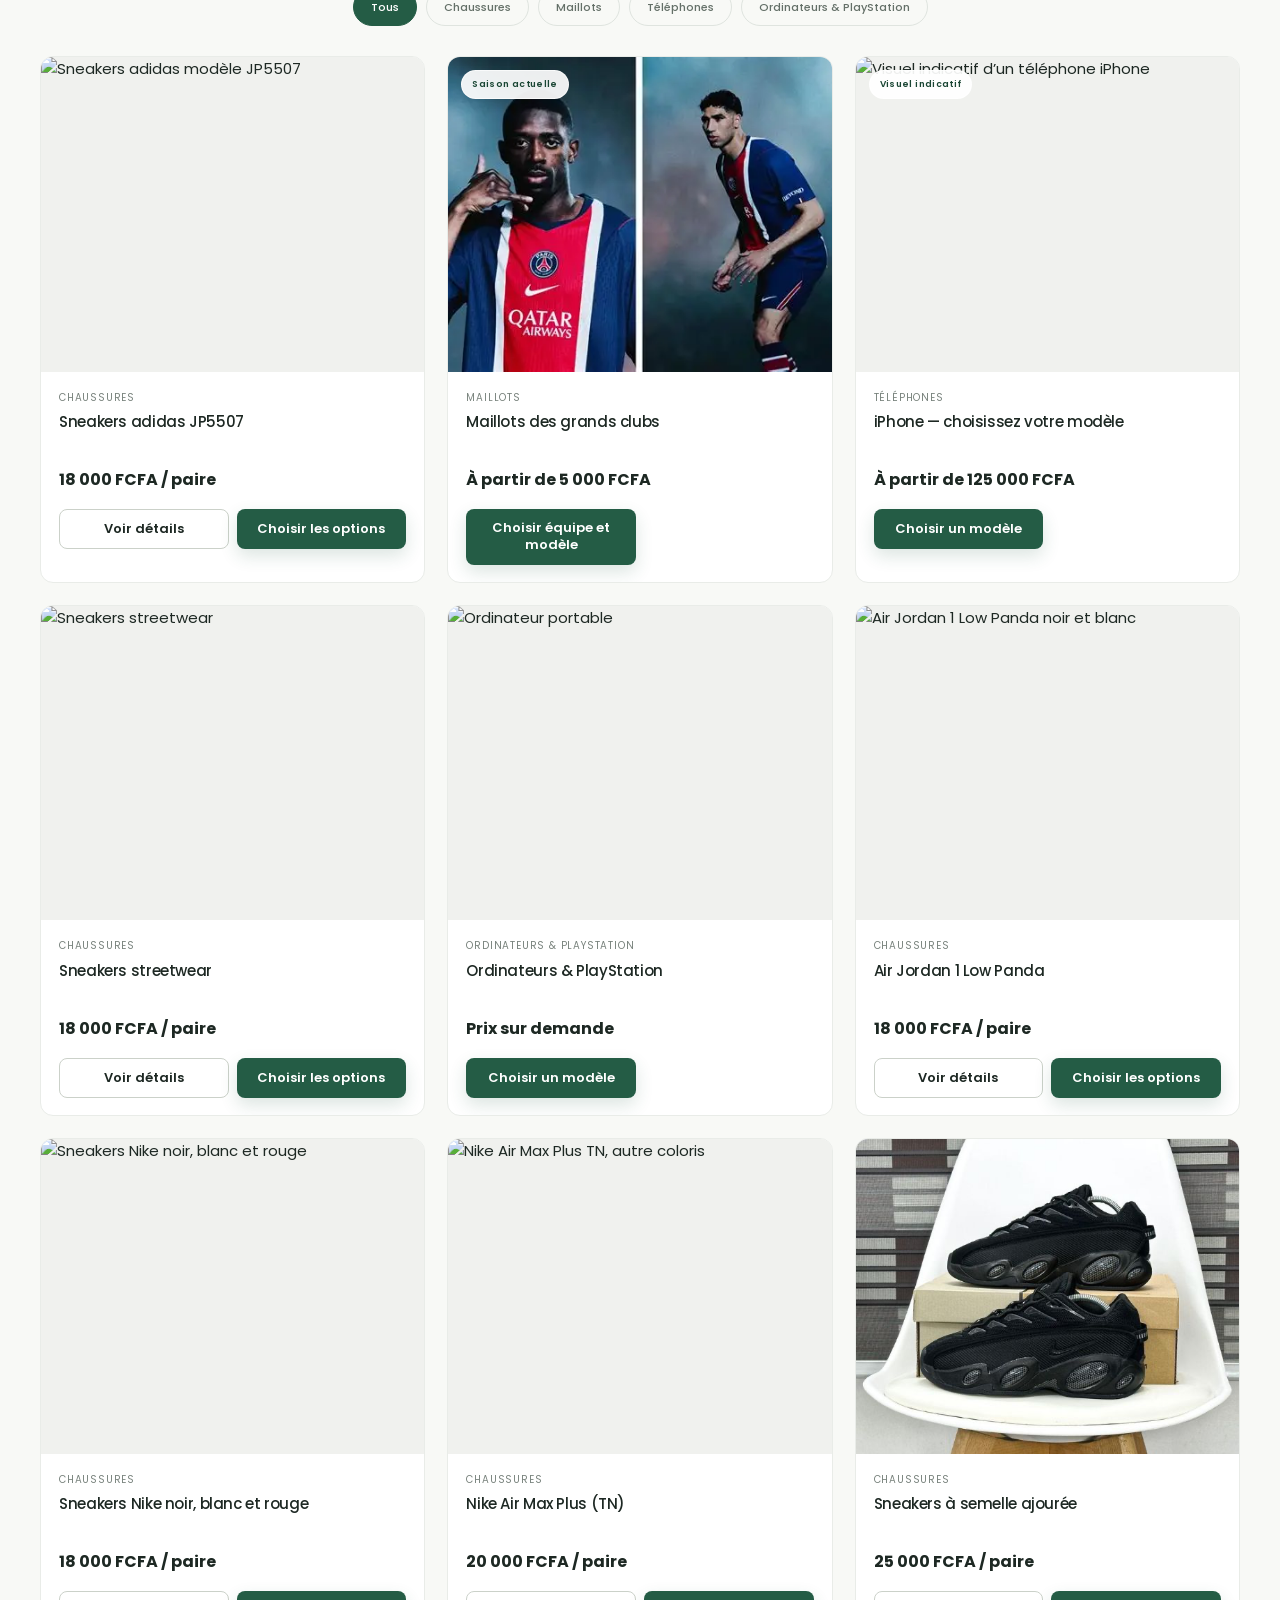
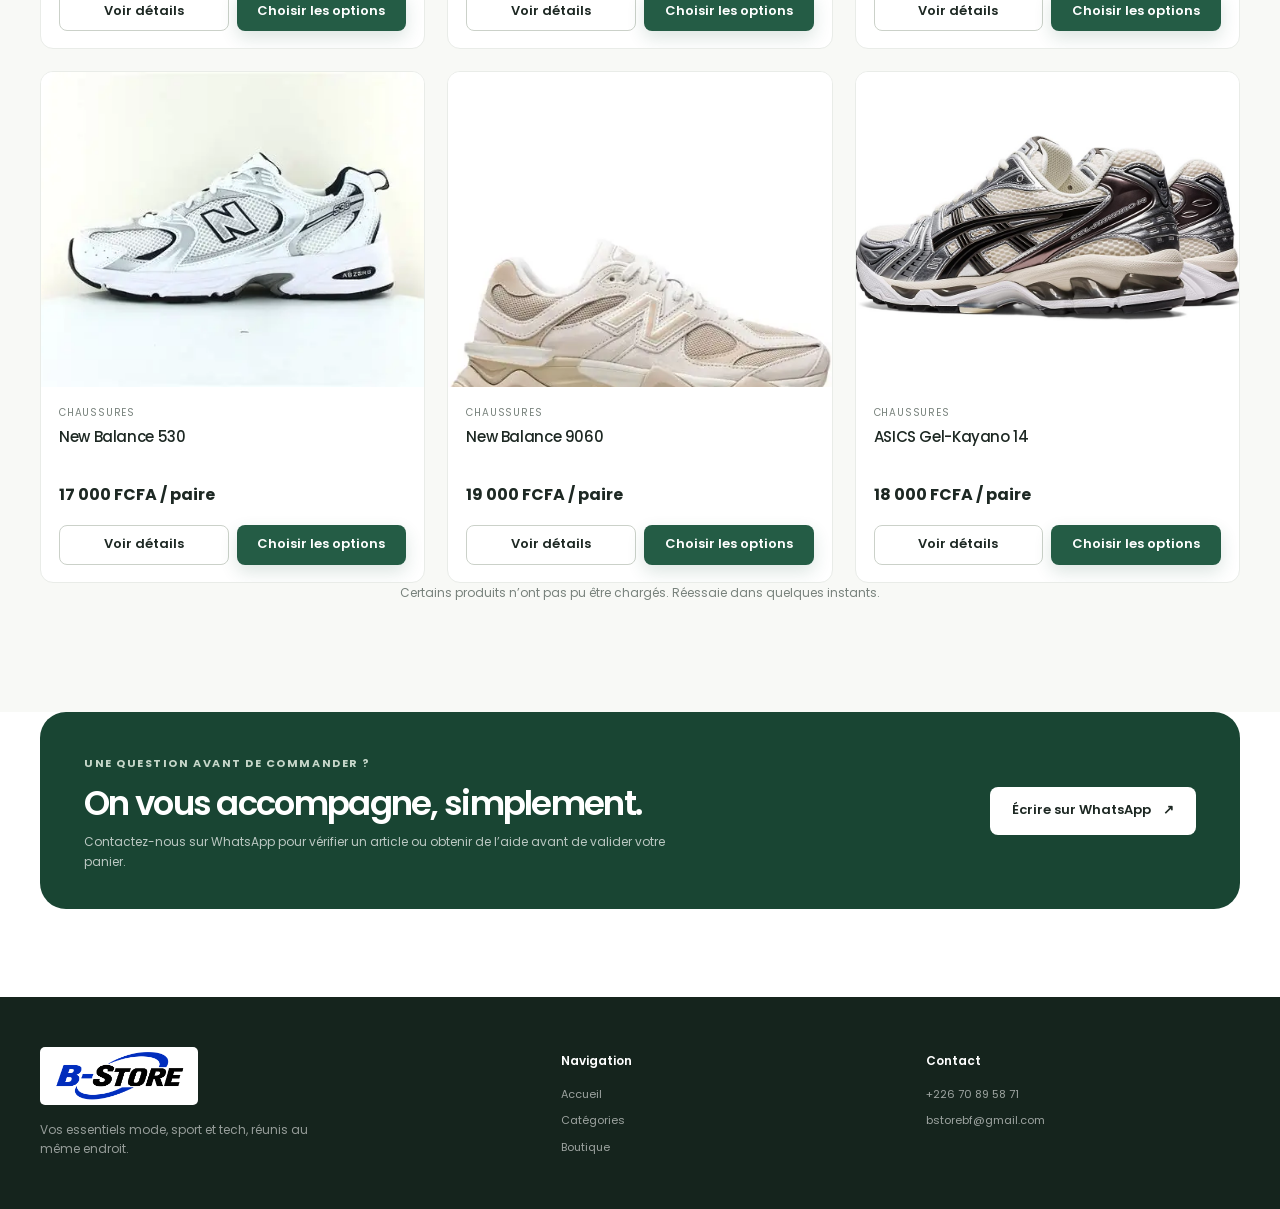
==== commit af0fdf57: "Add files via upload" ====
--- a/index.html
+++ b/index.html
@@ -321,6 +321,7 @@
             </div>
           </article>
         </div>
+        <p id="managedCatalogStatus" class="catalog-status" role="status" aria-live="polite" hidden></p>
       </div>
     </section>
 
@@ -391,6 +392,9 @@
 
   <div class="toast" id="toast">Produit ajouté au panier ✅</div>
 
+  <script src="https://cdn.jsdelivr.net/npm/@supabase/supabase-js@2"></script>
+  <script src="supabase-config.js"></script>
+  <script src="catalog-data.js"></script>
   <script src="script.js"></script>
 </body>
 </html>
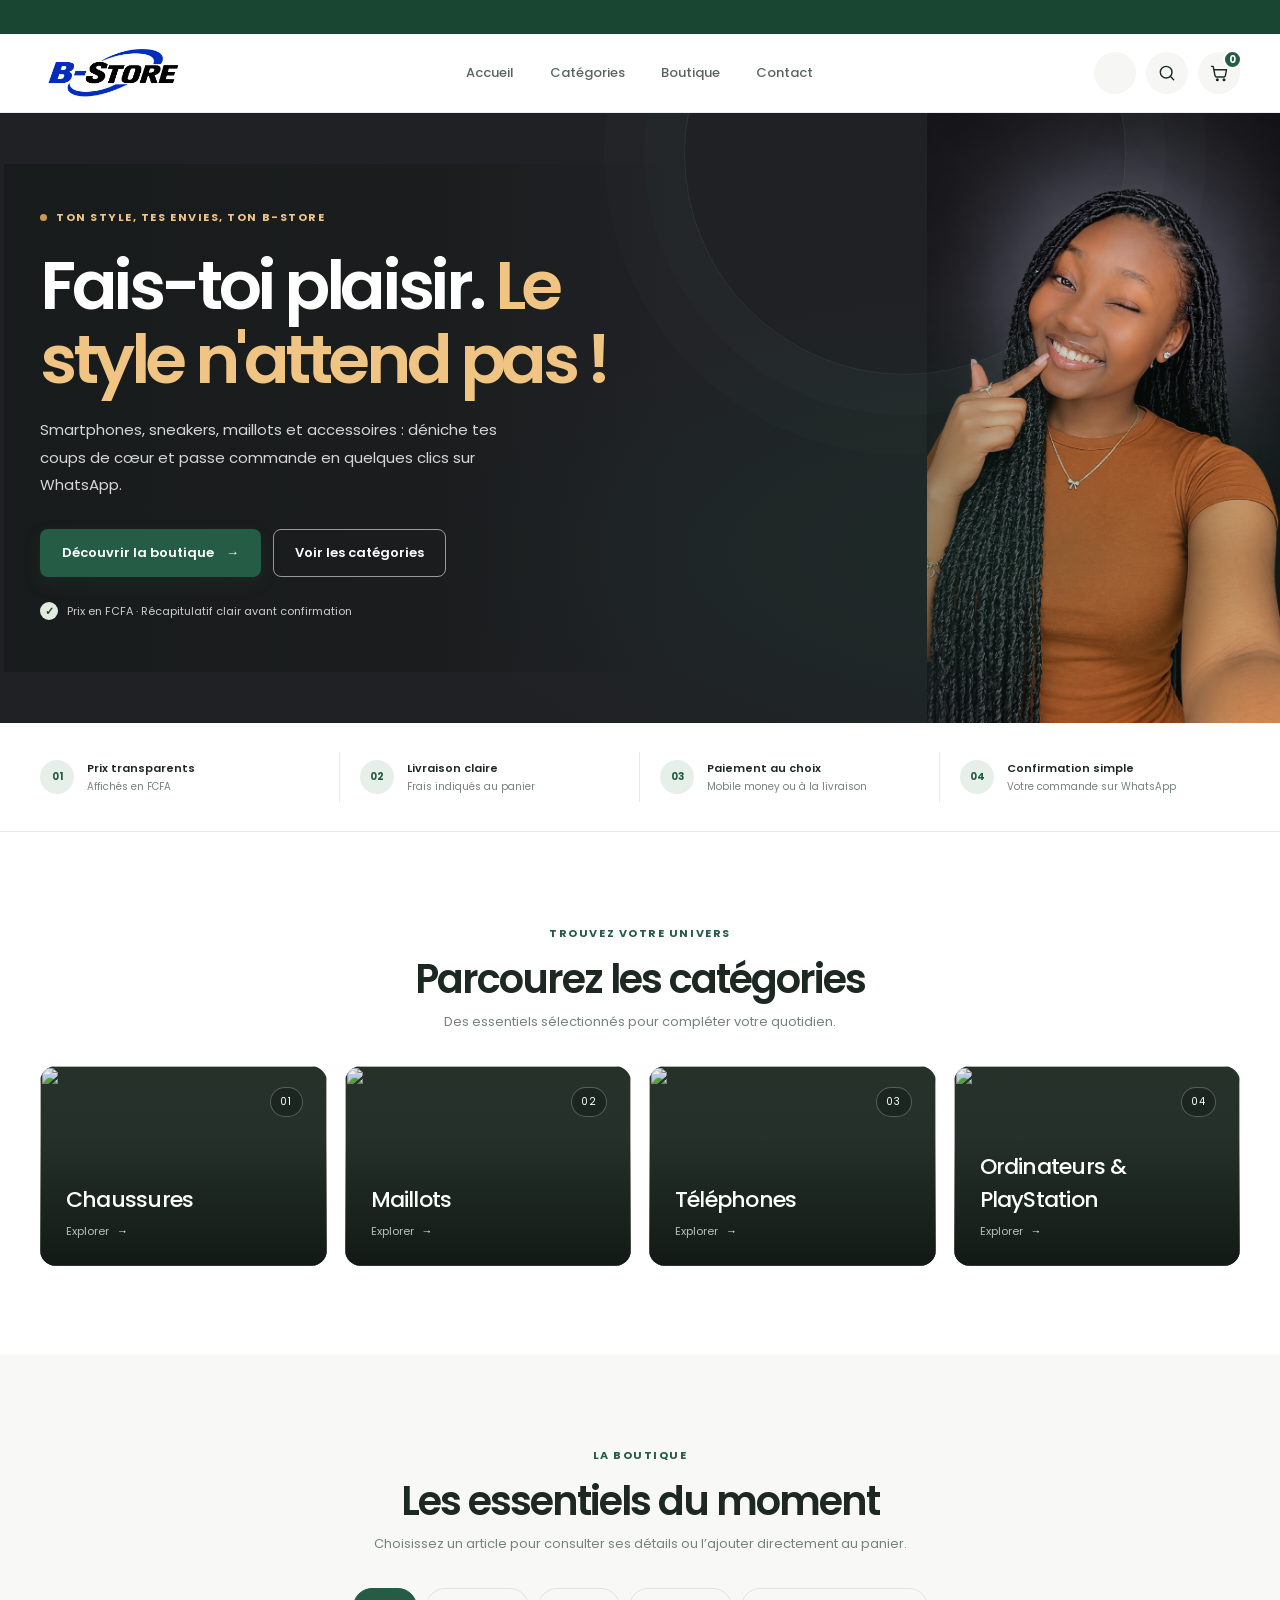
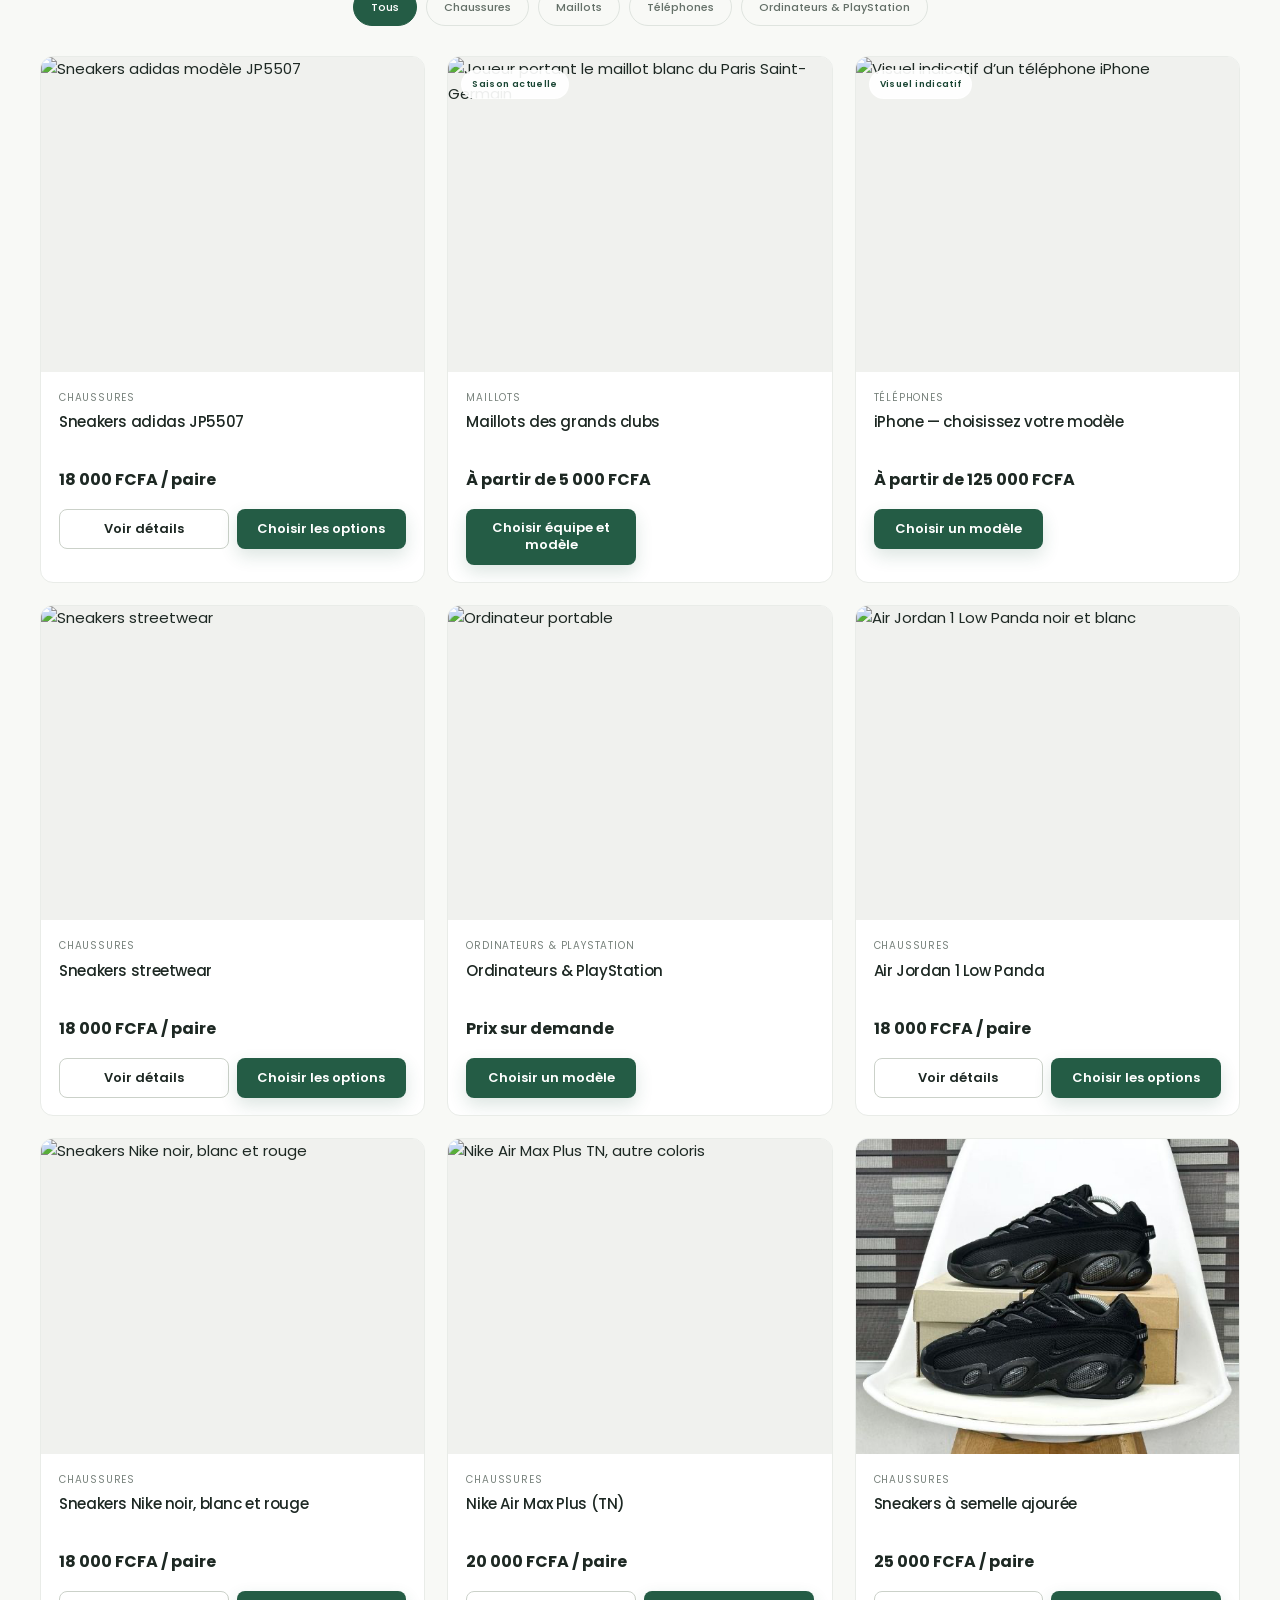
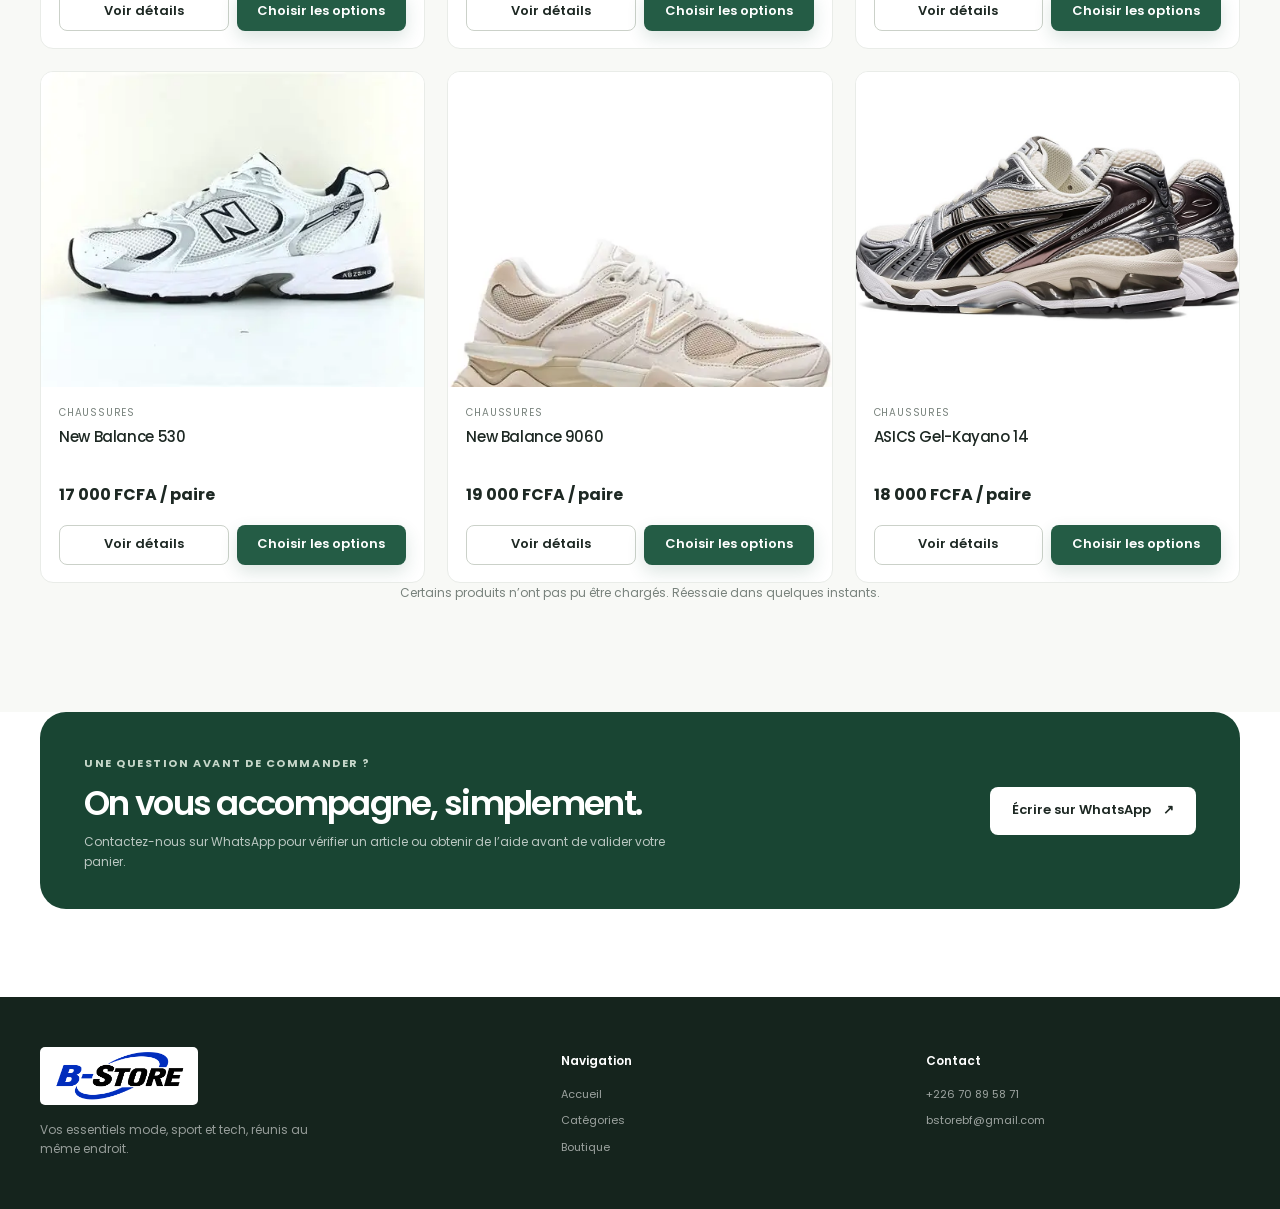
==== commit 24abef0d: "Add files via upload" ====
--- a/index.html
+++ b/index.html
@@ -80,7 +80,7 @@
             <span class="category-card__link">Explorer <span aria-hidden="true">→</span></span>
           </button>
           <button class="category-card" data-cat="maillots" type="button">
-            <img class="category-card__image" src="assets/club-jersey-reference.webp" alt="" loading="lazy">
+            <img class="category-card__image" src="assets/psg-maillot.png" alt="" loading="lazy">
             <span class="category-card__icon">02</span>
             <h3>Maillots</h3>
             <span class="category-card__link">Explorer <span aria-hidden="true">→</span></span>
@@ -135,9 +135,9 @@
             </div>
           </article>
 
-          <article class="product-card" data-cat="maillots" data-id="p2" data-name="Maillots de clubs" data-price="5000" data-img="assets/club-jersey-reference.webp">
-            <div class="product-card__img">
-              <img src="assets/club-jersey-reference.webp" alt="Visuel illustratif d’un maillot de football de club">
+          <article class="product-card" data-cat="maillots" data-id="p2" data-name="Maillots de clubs" data-price="5000" data-img="assets/psg-maillot.png">
+            <div class="product-card__img">
+              <img src="assets/psg-maillot.png" alt="Joueur portant le maillot blanc du Paris Saint-Germain">
               <span class="tag">Saison actuelle</span>
             </div>
             <div class="product-card__body">
